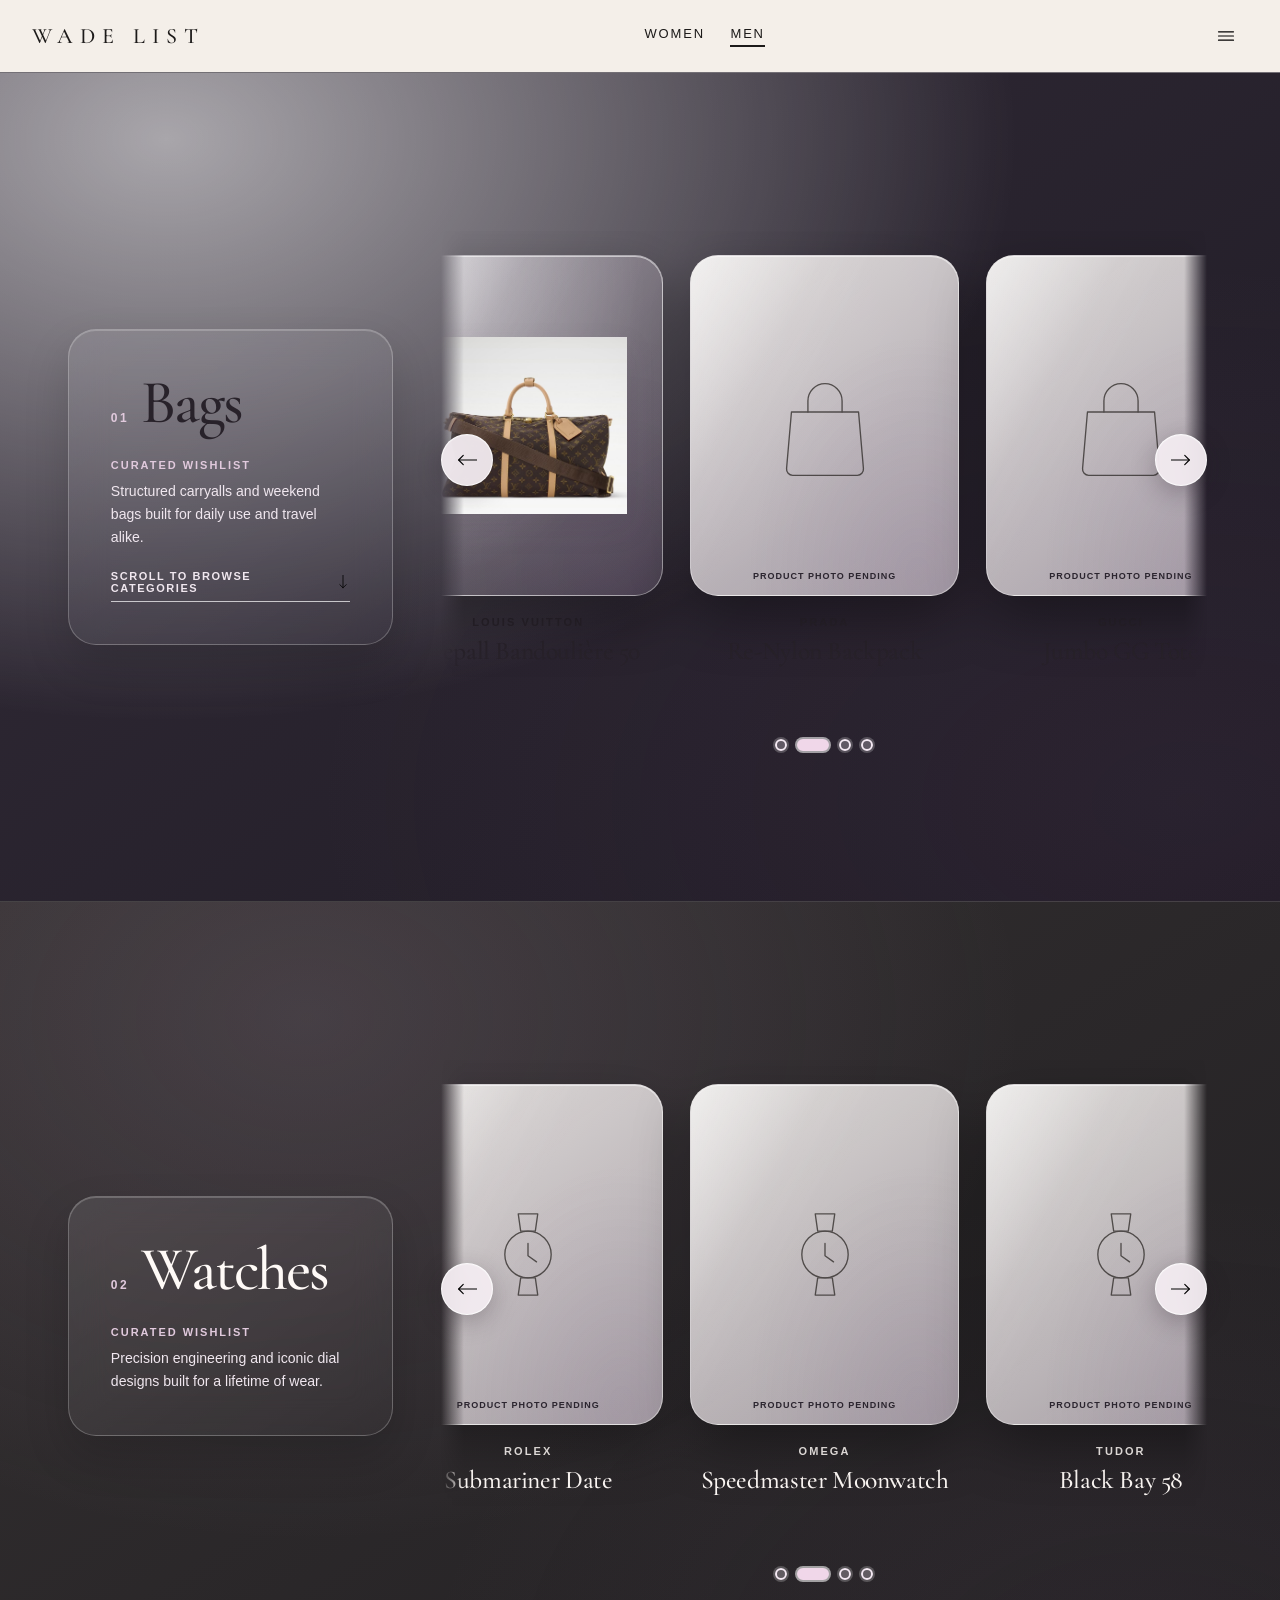
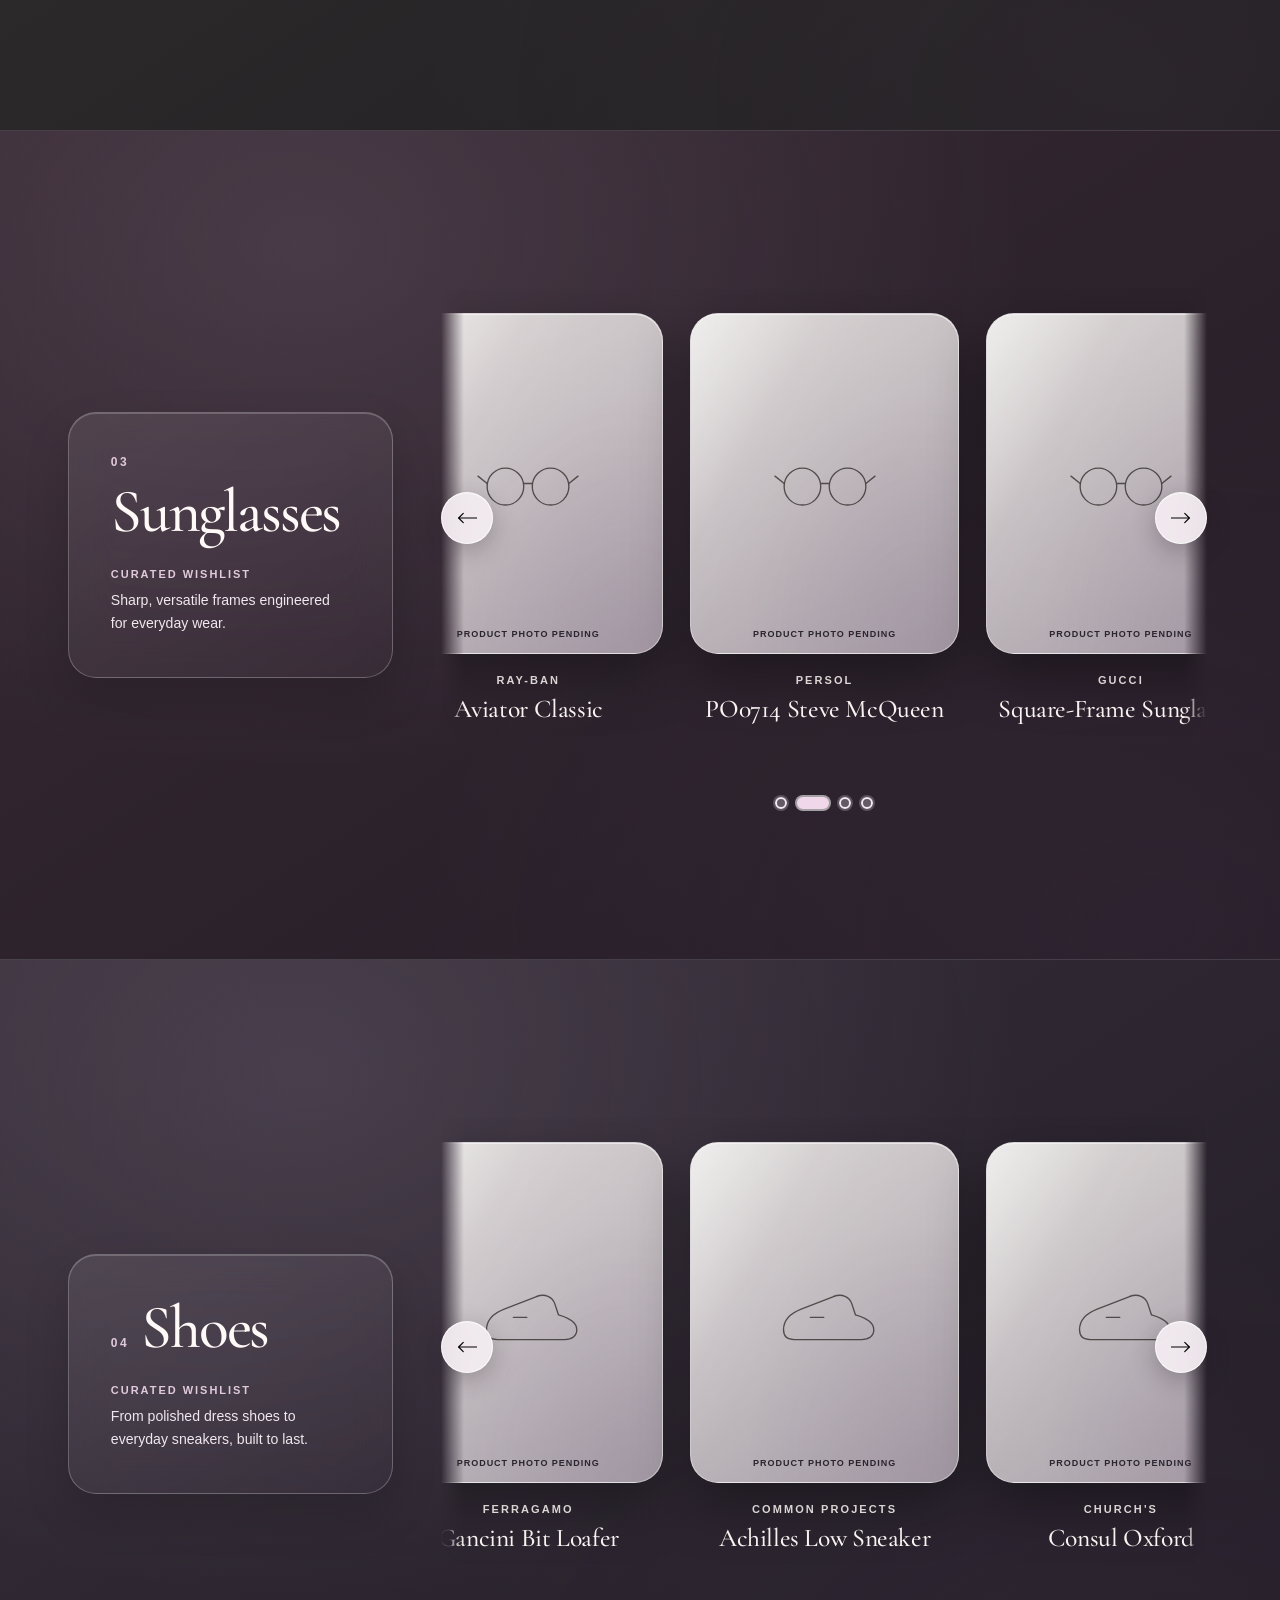
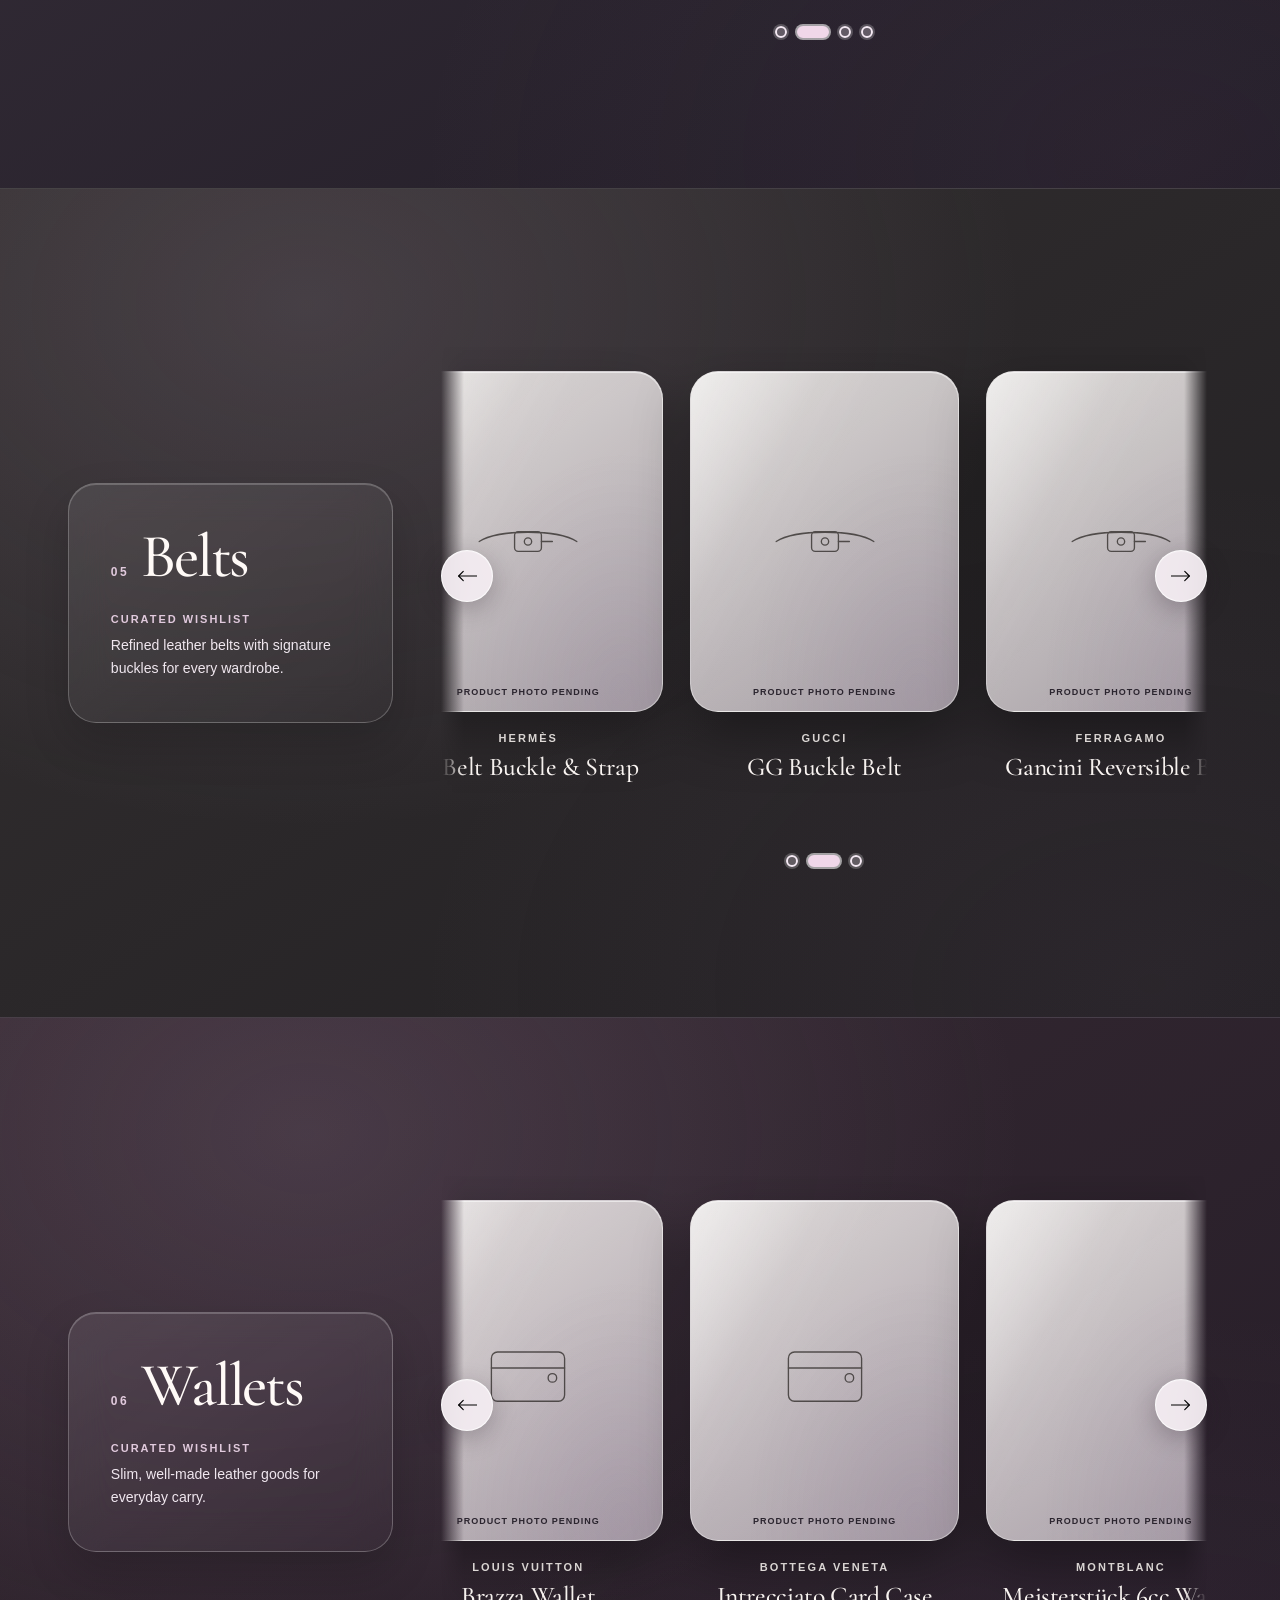
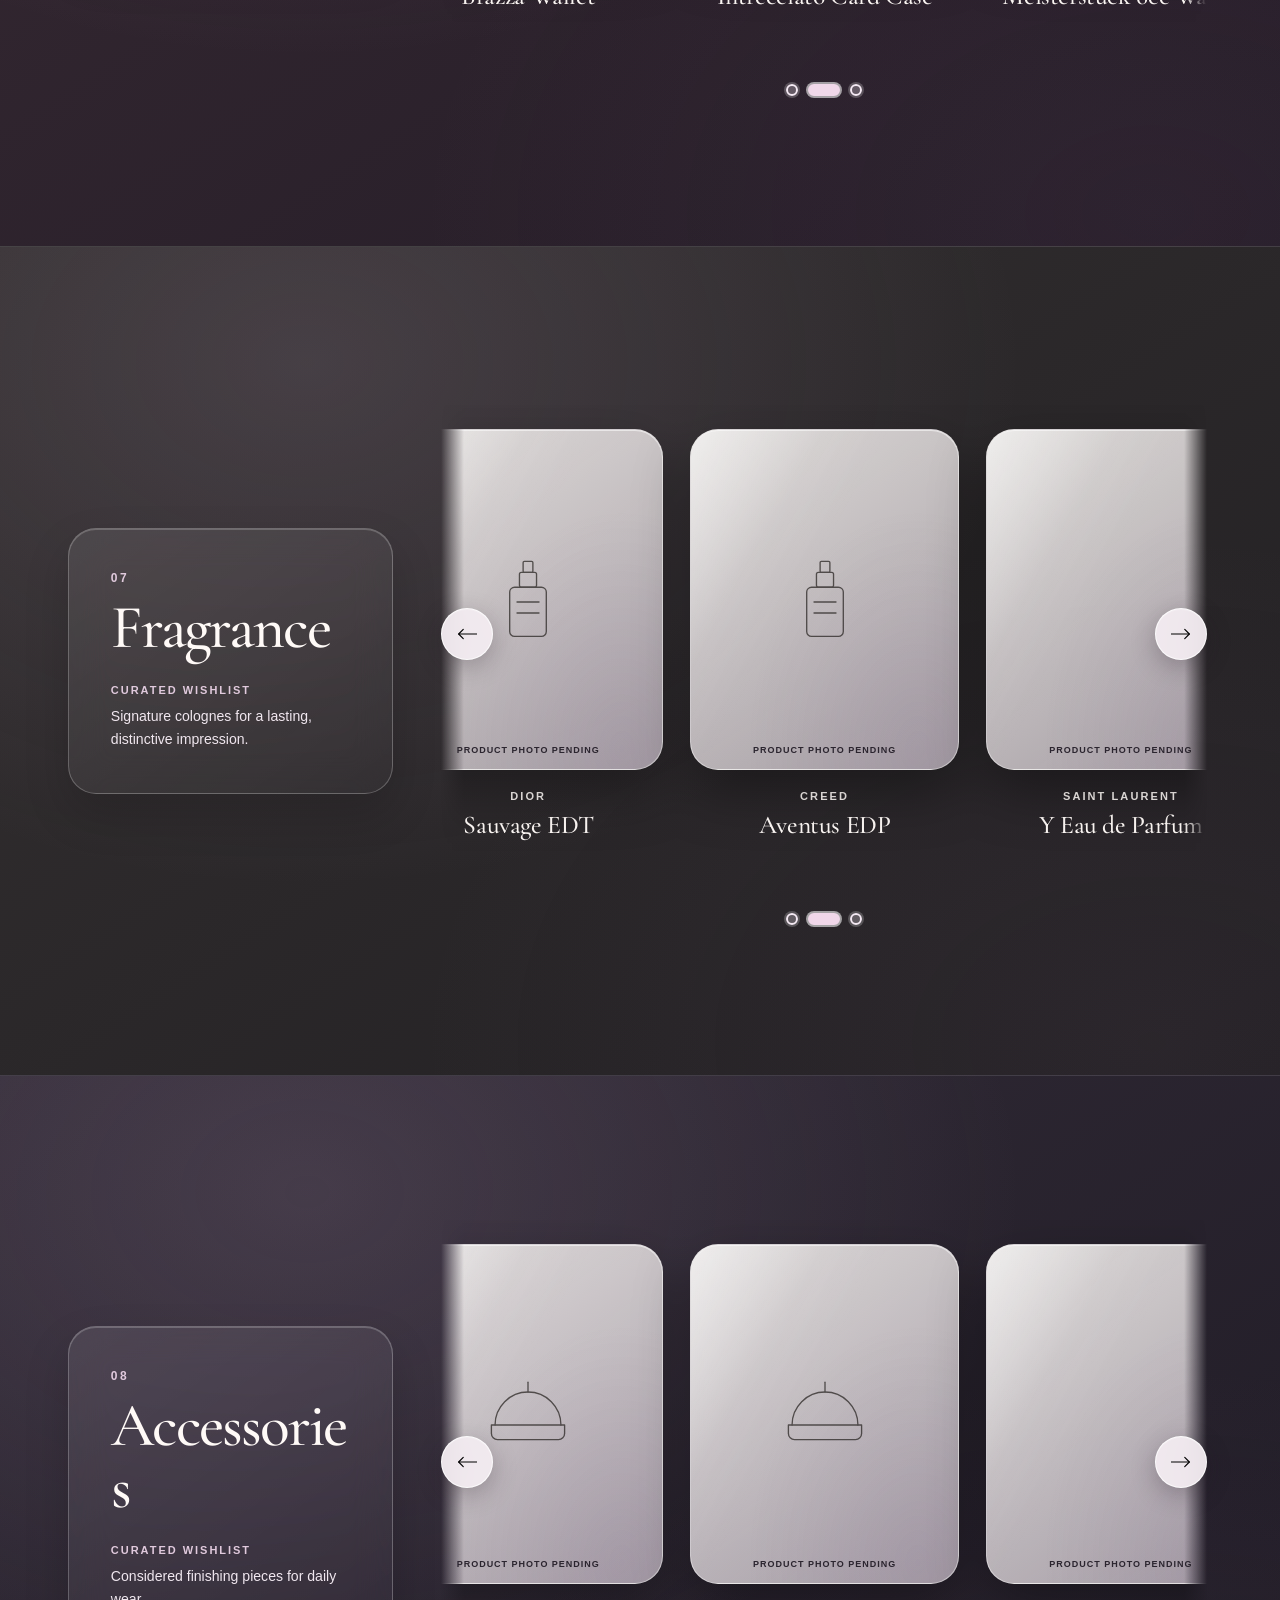
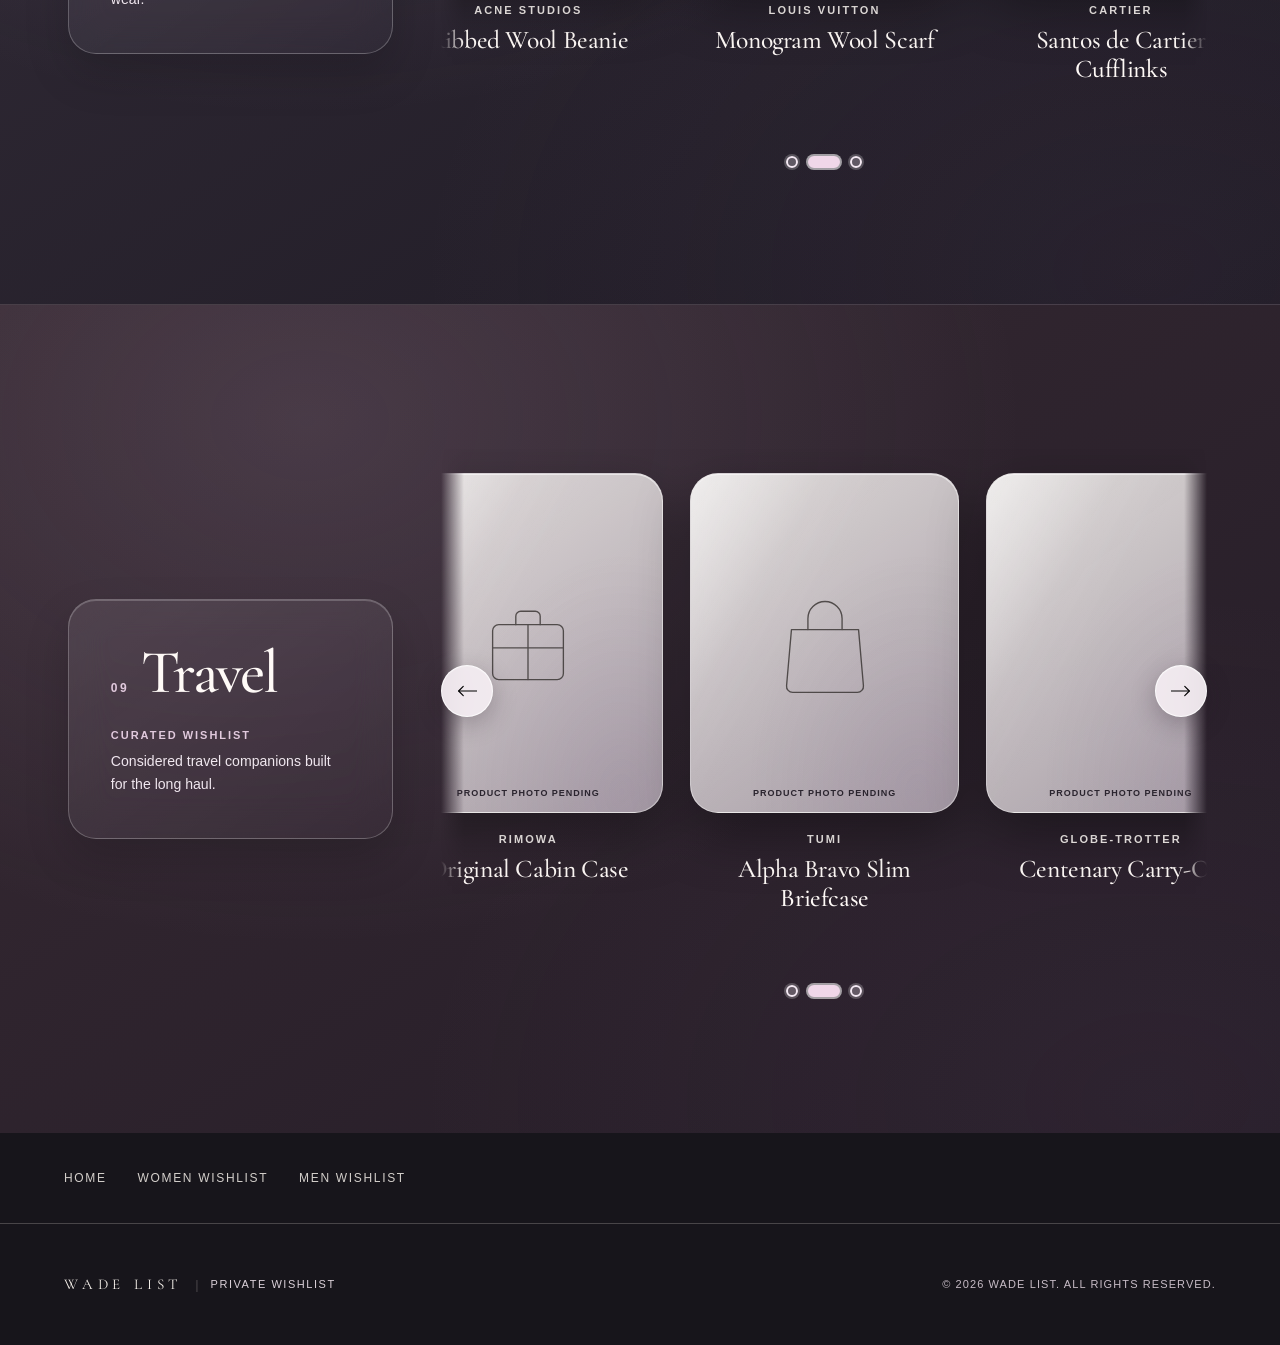
==== men.html @ f1ec31e2 "Load refined Safari section visibility tracking" ====
<!doctype html>
<html lang="en" class="no-js snap-page">
<head>
  <meta charset="utf-8" />
  <meta name="viewport" content="width=device-width, initial-scale=1" />
  <title>Men — Wade List</title>
  <meta name="robots" content="noindex, nofollow" />
  <link rel="stylesheet" href="assets/css/tokens.css" />
  <link rel="stylesheet" href="assets/css/base.css" />
  <link rel="stylesheet" href="assets/css/nav.css" />
  <link rel="stylesheet" href="assets/css/category.css" />
  <link rel="stylesheet" href="assets/css/modal.css" />
  <link rel="stylesheet" href="assets/css/footer.css" />
  <link rel="stylesheet" href="assets/css/wishlist-refinement.css" />
  <link rel="stylesheet" href="assets/css/liquid-luxe.css?v=20261110glass2" />
</head>
<body data-page="men">
  <a class="wishlist-skip" href="#main-content">Skip to wishlist</a>
  <header class="site-header">
    <div class="site-header__inner container">
      <a href="index.html" class="wordmark">WADE LIST</a>
      <nav class="main-nav" aria-label="Primary">
        <a href="women.html" class="main-nav__link">Women</a>
        <a href="men.html" class="main-nav__link" aria-current="page">Men</a>
      </nav>
      <div class="site-header__icons"><button type="button" class="icon-btn icon-btn--menu" data-mobile-menu-trigger aria-label="Browse categories" aria-controls="megaMenu" aria-expanded="false"><img src="assets/images/icons/menu.svg" alt="" /></button></div>
    </div>

    <div class="mega-menu" id="megaMenu" data-mega-menu><div class="mega-menu__inner container"><a href="women.html">Women wishlist</a><a href="men.html">Men wishlist</a></div></div>
  </header>
  <div class="mega-menu-backdrop" data-mega-menu-backdrop></div>

  <main id="main-content"><h1 class="visually-hidden">Men wishlist</h1>
    <div class="category-scroll" data-category-scroll>
      <div class="category-track" data-category-track>
        <div class="category-stage" data-category-stage></div>
      </div>
    </div>
  </main>

  <footer class="site-footer">
    <div class="site-footer__links"><div class="container site-footer__links-inner"><a href="index.html">Home</a><a href="women.html">Women wishlist</a><a href="men.html">Men wishlist</a></div></div>
    <div class="container site-footer__base-inner">
      <div class="site-footer__brand">
        <span class="site-footer__wordmark">WADE LIST</span>
        <span class="site-footer__divider">|</span>
        <span class="site-footer__tagline">Private Wishlist</span>
      </div>
      <p class="site-footer__copyright">© 2026 Wade List. All rights reserved.</p>
    </div>
  </footer>

  <script type="module" src="assets/js/main.js?v=20261110glass3"></script>
</body>
</html>
---- assets/css/tokens.css ----
:root {
  /* Palette */
  --color-black: #0e0d0c;
  --color-charcoal: #1c1a19;
  --color-cream: #f4efe9;
  --color-cream-deep: #ece4db;
  --color-white: #ffffff;
  --color-dusty-lilac: #cdb9cc;
  --color-dusty-lilac-deep: #b9a2b9;
  --color-soft-lilac: #ddd0dd;
  --color-dusty-pink: #eeded9;
  --color-dusty-pink-deep: #e3cdc6;
  --color-ink: #1c1a19;
  --color-ink-soft: #4a4542;
  --color-line: rgba(28, 26, 25, 0.14);
  --color-line-on-dark: rgba(244, 239, 233, 0.22);

  /* Type */
  --font-serif: "Cormorant Garamond", "Times New Roman", serif;
  --font-sans: "Helvetica Neue", Arial, sans-serif;
  --tracking-wide: 0.14em;
  --tracking-wordmark: 0.32em;

  /* Spacing */
  --space-1: 4px;
  --space-2: 8px;
  --space-3: 12px;
  --space-4: 16px;
  --space-5: 24px;
  --space-6: 32px;
  --space-7: 48px;
  --space-8: 64px;
  --space-9: 96px;

  /* Layout */
  --nav-height: 72px;
  --announce-height: 40px;
  --container-max: 1440px;

  /* Z-index scale */
  --z-announce: 60;
  --z-nav: 50;
  --z-mega-menu: 45;
  --z-category-stage: 10;
  --z-modal: 100;
}
---- assets/css/base.css ----
@import url("https://fonts.googleapis.com/css2?family=Cormorant+Garamond:ital,wght@0,400;0,500;0,600;1,400&family=Inter:wght@400;500;600&display=swap");

*,
*::before,
*::after {
  box-sizing: border-box;
}

html {
  -webkit-text-size-adjust: 100%;
  /* category pages inject ~9 viewports of content async after fetch;
     scroll anchoring otherwise yanks scrollY to keep trailing content pinned */
  overflow-anchor: none;
}

body {
  margin: 0;
  font-family: var(--font-sans);
  color: var(--color-ink);
  background: var(--color-cream);
  -webkit-font-smoothing: antialiased;
}

img {
  max-width: 100%;
  display: block;
}

a {
  color: inherit;
  text-decoration: none;
}

button {
  font: inherit;
  color: inherit;
  background: none;
  border: none;
  cursor: pointer;
  padding: 0;
}

ul {
  margin: 0;
  padding: 0;
  list-style: none;
}

h1, h2, h3, p {
  margin: 0;
}

svg {
  display: block;
}

.visually-hidden {
  position: absolute;
  width: 1px;
  height: 1px;
  overflow: hidden;
  clip: rect(0 0 0 0);
  white-space: nowrap;
}

.eyebrow {
  font-family: var(--font-sans);
  font-size: 11px;
  font-weight: 600;
  letter-spacing: var(--tracking-wide);
  text-transform: uppercase;
}

.serif-display {
  font-family: var(--font-serif);
  font-weight: 500;
  letter-spacing: 0.01em;
}

.link-arrow {
  display: inline-flex;
  align-items: center;
  gap: var(--space-3);
  font-size: 13px;
  font-weight: 500;
  letter-spacing: var(--tracking-wide);
  text-transform: uppercase;
  border-bottom: 1px solid currentColor;
  padding-bottom: 6px;
}

.link-arrow svg {
  transition: transform 0.25s ease;
}

.link-arrow:hover svg {
  transform: translateX(4px);
}

.container {
  max-width: var(--container-max);
  margin: 0 auto;
  padding: 0 var(--space-6);
}

@media (max-width: 767px) {
  .container {
    padding: 0 var(--space-4);
  }
}

/* JS/no-JS progressive enhancement gate */
.no-js .js-only {
  display: none !important;
}
---- assets/css/nav.css ----
/* Announcement bar */
.announce-bar {
  position: relative;
  z-index: var(--z-announce);
  height: var(--announce-height);
  background: var(--color-black);
  color: var(--color-white);
  display: flex;
  align-items: center;
  justify-content: center;
}

.announce-bar__text {
  font-size: 11px;
  font-weight: 500;
  letter-spacing: var(--tracking-wide);
  text-transform: uppercase;
}

.announce-bar__close {
  position: absolute;
  right: var(--space-5);
  top: 50%;
  transform: translateY(-50%);
  width: 16px;
  height: 16px;
  color: var(--color-white);
}

.announce-bar[hidden] {
  display: none;
}

/* Header */
.site-header {
  position: sticky;
  top: 0;
  z-index: var(--z-nav);
  background: var(--color-cream);
}

.site-header__inner {
  height: var(--nav-height);
  display: flex;
  align-items: center;
  justify-content: space-between;
  gap: var(--space-5);
}

.wordmark {
  font-family: var(--font-serif);
  font-size: 22px;
  font-weight: 500;
  letter-spacing: var(--tracking-wordmark);
  white-space: nowrap;
}

.main-nav {
  display: flex;
  align-items: center;
  gap: var(--space-7);
}

.main-nav__link,
.main-nav__trigger {
  display: inline-flex;
  align-items: center;
  gap: 6px;
  font-size: 13px;
  font-weight: 500;
  letter-spacing: var(--tracking-wide);
  text-transform: uppercase;
  padding-bottom: 4px;
  border-bottom: 1px solid transparent;
}

.main-nav__link--active,
.main-nav__link[aria-current="page"],
.main-nav__trigger[data-current="true"] {
  border-bottom-color: currentColor;
}

.main-nav__trigger .chevron {
  width: 10px;
  height: 10px;
  opacity: 0;
  transition: opacity 0.15s ease, transform 0.25s ease;
}

.main-nav__trigger:hover .chevron,
.main-nav__trigger:focus-visible .chevron,
.main-nav__trigger[aria-expanded="true"] .chevron {
  opacity: 1;
}

.main-nav__trigger[aria-expanded="true"] .chevron {
  transform: rotate(180deg);
}

.site-header__icons {
  display: flex;
  align-items: center;
  gap: var(--space-4);
}

.icon-btn {
  width: 20px;
  height: 20px;
  display: inline-flex;
}

.icon-btn--account {
  width: 34px;
  height: 34px;
  border: 1px solid var(--color-line);
  border-radius: 50%;
  align-items: center;
  justify-content: center;
}

.icon-btn--account img {
  width: 16px;
  height: 16px;
}

.icon-btn--menu {
  display: none;
}

.mega-menu__mobile-heading {
  display: none;
}

/* Mega menu */
.mega-menu {
  position: absolute;
  left: 0;
  right: 0;
  top: 100%;
  z-index: var(--z-mega-menu);
  background: var(--color-cream);
  box-shadow: 0 24px 48px rgba(14, 13, 12, 0.12);
  border-top: 1px solid var(--color-line);
  opacity: 0;
  visibility: hidden;
  transform: translateY(-6px);
  transition: opacity 0.22s ease, transform 0.22s ease, visibility 0.22s;
}

.mega-menu[data-open="true"] {
  opacity: 1;
  visibility: visible;
  transform: translateY(0);
}

.mega-menu__inner {
  display: flex;
  padding: var(--space-7) var(--space-6);
  gap: var(--space-7);
}

.mega-menu__half {
  flex: 1;
  display: grid;
  grid-template-columns: repeat(3, minmax(0, 1fr)) 1.3fr;
  gap: var(--space-6);
}

.mega-menu__half[data-cols="4"] {
  grid-template-columns: repeat(3, minmax(0, 1fr)) 1.3fr;
}

.mega-menu__half[data-cols="3"] {
  grid-template-columns: repeat(2, minmax(0, 1fr)) 1.3fr;
}

.mega-menu__divider {
  width: 1px;
  background: var(--color-line);
}

.mega-menu__col-title {
  font-size: 11px;
  font-weight: 600;
  letter-spacing: var(--tracking-wide);
  text-transform: uppercase;
  color: var(--color-ink-soft);
  margin-bottom: var(--space-4);
}

.mega-menu__col ul li {
  margin-bottom: var(--space-3);
}

.mega-menu__col ul li a {
  font-size: 14px;
}

.mega-menu__col ul li a:hover {
  text-decoration: underline;
  text-underline-offset: 3px;
}

.mega-menu__feature {
  display: flex;
  flex-direction: column;
}

.mega-menu__feature-image {
  aspect-ratio: 4 / 3;
  background: var(--color-dusty-lilac);
  border-radius: 2px;
  overflow: hidden;
  margin-bottom: var(--space-4);
  display: flex;
  align-items: center;
  justify-content: center;
}

.mega-menu__feature-image img {
  width: 60%;
}

.mega-menu__feature-label {
  font-size: 12px;
  font-weight: 600;
  letter-spacing: var(--tracking-wide);
  text-transform: uppercase;
  margin-bottom: 4px;
}

.mega-menu__feature-subtext {
  font-size: 13px;
  color: var(--color-ink-soft);
  margin-bottom: var(--space-3);
}

.mega-menu__feature-cta {
  font-size: 11px;
}

.mega-menu-backdrop {
  position: fixed;
  inset: 0;
  z-index: calc(var(--z-mega-menu) - 1);
  background: rgba(14, 13, 12, 0.15);
  opacity: 0;
  visibility: hidden;
  transition: opacity 0.22s ease, visibility 0.22s;
}

.mega-menu-backdrop[data-open="true"] {
  opacity: 1;
  visibility: visible;
}

@media (max-width: 767px) {
  .main-nav {
    display: none;
  }

  .mega-menu {
    position: fixed;
    top: calc(var(--announce-height) + var(--nav-height));
    bottom: 0;
    overflow-y: auto;
  }

  .mega-menu__inner {
    flex-direction: column;
    padding: var(--space-5) var(--space-4);
  }

  .mega-menu__half {
    display: block;
  }

  .mega-menu__divider {
    display: none;
  }

  .mega-menu__col {
    border-bottom: 1px solid var(--color-line);
  }

  .mega-menu__col ul {
    padding-bottom: var(--space-4);
  }

  .mega-menu__feature {
    display: none;
  }

  .site-header__icons .icon-btn:not(.icon-btn--account):not(.icon-btn--menu) {
    display: none;
  }

  .icon-btn--menu {
    display: inline-flex;
  }

  .mega-menu__mobile-heading {
    display: block;
    font-family: var(--font-serif);
    font-size: 22px;
    padding: var(--space-4) 0;
    border-bottom: 1px solid var(--color-line);
    margin-bottom: var(--space-3);
  }

  .mega-menu__mobile-home {
    display: block;
    padding: var(--space-4) 0;
    font-size: 14px;
    font-weight: 500;
    letter-spacing: var(--tracking-wide);
    text-transform: uppercase;
    border-bottom: 1px solid var(--color-line);
  }
}

@media (min-width: 768px) {
  .mega-menu__mobile-home {
    display: none;
  }
}
---- assets/css/category.css ----
/* Wade List collection browser
   One document scroll and one stable sticky stage. This file is the sole source
   for collection layout rules, so phone styles do not fight desktop styles. */
.category-scroll {height:auto;overflow:visible;position:relative;}
.category-track {position:relative;min-height:100svh;}
.category-stage {
  position:sticky;top:var(--nav-height);
  width:100%;height:calc(100svh - var(--nav-height));
  min-height:310px;overflow:hidden;isolation:isolate;
  background:var(--color-cream);
  transition:background-color .3s ease;
}
.category-layer {
  position:absolute;inset:0;
  display:block;opacity:0;visibility:hidden;pointer-events:none;
  transition:opacity .3s ease,visibility 0s linear .3s;
}
.category-layer.is-current {
  opacity:1;visibility:visible;pointer-events:auto;
  transition:opacity .3s ease,visibility 0s linear 0s;
}
.category-layer__grid {
  display:grid;grid-template-columns:minmax(220px,325px) minmax(0,1fr);
  align-items:center;gap:clamp(30px,4vw,80px);
  width:100%;height:100%;max-width:1440px;
  margin:0 auto;padding:clamp(26px,4vw,64px);
}
.category-layer__info {min-width:0;max-width:100%;}
.category-layer__heading {display:flex;align-items:baseline;gap:clamp(13px,2vw,24px);}
.category-layer__index {color:var(--color-ink-soft);font-size:13px;letter-spacing:.17em;flex:none;}
.category-layer__name {
  font-family:var(--font-serif);font-weight:500;
  font-size:clamp(44px,5vw,76px);line-height:1.04;
  overflow-wrap:anywhere;letter-spacing:-.025em;
}
.category-layer__eyebrow {
  display:block;margin:24px 0 9px;
  font-size:11px;font-weight:700;letter-spacing:.18em;text-transform:uppercase;
  color:var(--color-ink-soft);
}
.category-layer__desc {max-width:340px;font-size:14px;line-height:1.6;color:var(--color-ink-soft);}
.category-layer__scroll-cue {
  display:inline-flex;gap:12px;align-items:center;margin-top:20px;
  font-size:11px;letter-spacing:.14em;font-weight:700;text-transform:uppercase;
  border-bottom:1px solid currentColor;padding-bottom:7px;
}
.category-layer__scroll-arrow {width:14px;height:14px;transform:rotate(90deg);}
.category-layer__carousel-wrap {
  position:relative;display:flex;align-items:center;
  min-width:0;min-height:0;width:100%;height:100%;
  padding:12px 4px 35px;
}
.carousel {
  display:block;width:100%;min-width:0;max-width:100%;
  overflow:hidden;touch-action:pan-y;overscroll-behavior-x:contain;
  padding:20px 4px;
}
.carousel__track {
  display:flex;align-items:flex-start;gap:clamp(22px,3vw,40px);
  width:max-content;max-width:none;overflow:visible;
  padding:12px 7px 15px;
  transform:translate3d(0,0,0);
  transition:transform .5s cubic-bezier(.22,1,.36,1);
  will-change:transform;
}
.carousel__card {
  display:flex;flex:0 0 auto;flex-direction:column;align-items:stretch;
  width:clamp(192px,21vw,300px);
  min-width:0;height:auto;margin:0;padding:0;
  text-align:left;scroll-snap-align:none;cursor:pointer;
}
.carousel__card-frame {
  position:relative;display:flex;align-items:center;justify-content:center;
  width:100%;aspect-ratio:3 / 4;
  padding:clamp(14px,1.6vw,22px);min-height:0;
  background:rgba(255,255,255,.7);
  border:1px solid rgba(28,26,25,.26);border-radius:7px;
  box-shadow:0 12px 24px rgba(14,13,12,.14);
  transform:rotate(-1.6deg);
  transition:transform .25s ease,box-shadow .25s ease;
  overflow:hidden;
}
.carousel__card:nth-child(2n) .carousel__card-frame {transform:rotate(1.8deg);}
.carousel__card:nth-child(3n) .carousel__card-frame {transform:rotate(-.8deg);}
.carousel__card:is(:hover,:focus-visible) .carousel__card-frame {
  transform:rotate(0) translateY(-3px);
  box-shadow:0 17px 32px rgba(14,13,12,.2);
}
.carousel__card:focus-visible {outline:3px solid var(--color-ink);outline-offset:4px;}
.carousel__card-frame img {
  display:block;width:100%;height:100%;object-fit:contain;
}
.carousel__card-frame.is-placeholder {
  background:rgba(255,255,255,.53);
}
.carousel__card-frame.is-placeholder img {
  width:56%;height:56%;opacity:.67;
}
.carousel__image-status {
  position:absolute;left:12px;right:12px;bottom:16px;
  font-size:9px;font-weight:700;letter-spacing:.14em;text-transform:uppercase;
  color:#544e55;text-align:center;
}
.carousel__caption {
  display:block;padding:15px 4px 0;min-width:0;
  color:var(--color-ink);
}
.carousel__caption-brand {
  display:block;font-size:11px;font-weight:750;letter-spacing:.14em;
  line-height:1.5;text-transform:uppercase;
}
.carousel__caption-name {
  display:block;margin-top:4px;
  font-family:var(--font-serif);font-weight:500;
  font-size:clamp(19px,2vw,26px);line-height:1.15;
  overflow-wrap:break-word;
}
.carousel__arrow {
  display:grid;place-items:center;position:absolute;top:47%;
  z-index:4;width:44px;height:44px;border:1px solid #242122;
  border-radius:50%;background:rgba(255,255,255,.96);
  color:#111;box-shadow:0 4px 14px rgba(0,0,0,.12);
  transform:translateY(-50%);cursor:pointer;
}
.carousel__arrow--prev {left:3px;}
.carousel__arrow--next {right:3px;}
.carousel__arrow img {width:21px;height:13px;}
.carousel__arrow--prev img {transform:rotate(180deg);}
.carousel__arrow:disabled {opacity:.3;cursor:default;box-shadow:none;}
.carousel__dots {
  position:absolute;left:50%;bottom:9px;
  display:flex;align-items:center;justify-content:center;gap:8px;
  transform:translateX(-50%);
  width:max-content;max-width:100%;min-height:15px;
}
.carousel__dot {width:11px;height:11px;border:1px solid #504c50;border-radius:99px;background:transparent;}
.carousel__dot[aria-current="true"] {width:25px;background:#292529;}
.carousel__dot:focus-visible {outline:3px solid #222;outline-offset:4px;}
@media(max-width:900px) {
  .category-layer__grid {grid-template-columns:minmax(180px,30%) minmax(0,1fr);gap:24px;padding:clamp(20px,3vw,34px);}
  .category-layer__name {font-size:clamp(37px,4.5vw,56px);}
  .carousel__card {width:clamp(184px,26vw,265px);}
}
@media(max-width:767px) and (orientation:portrait) {
  .category-stage {min-height:340px;}
  .category-layer__grid {
    display:grid;grid-template-columns:minmax(0,1fr);
    grid-template-rows:auto minmax(0,1fr);
    align-items:stretch;gap:clamp(14px,2.5svh,26px);
    padding:clamp(22px,5.6vw,32px) clamp(23px,6vw,34px)
            clamp(30px,4svh,42px);
  }
  .category-layer__heading {gap:16px;align-items:baseline;}
  .category-layer__index {font-size:12px;}
  .category-layer__name {font-size:clamp(42px,11vw,60px);line-height:1.05;}
  .category-layer__eyebrow {display:none;}
  .category-layer__desc {
    max-width:100%;font-size:clamp(12px,3.2vw,14px);
    line-height:1.55;margin-top:10px;
    display:-webkit-box;-webkit-box-orient:vertical;-webkit-line-clamp:2;overflow:hidden;
  }
  .category-layer__scroll-cue {margin-top:9px;font-size:10px;padding-bottom:4px;}
  .category-layer__carousel-wrap {
    align-items:center;align-self:stretch;height:100%;
    padding:4px 0 26px;
  }
  .carousel {padding:9px 3px;}
  .carousel__track {gap:20px;padding:10px 7px 13px;}
  .carousel__card {width:clamp(168px,57vw,255px);}
  .carousel__card-frame {aspect-ratio:3 / 3.95;padding:14px;}
  .carousel__caption {padding:11px 3px 0;}
  .carousel__caption-brand {font-size:10px;}
  .carousel__caption-name {font-size:clamp(18px,4.9vw,23px);}
  .carousel__arrow {top:46%;width:42px;height:42px;}
  .carousel__dots {bottom:4px;}
}
@media(max-width:767px) and (orientation:landscape) {
  .category-stage {min-height:260px;height:calc(100svh - var(--nav-height));}
  .category-layer__grid {
    grid-template-columns:minmax(170px,36%) minmax(0,1fr);
    grid-template-rows:1fr;gap:16px;padding:10px 25px;
  }
  .category-layer__heading {display:block;}
  .category-layer__index {display:block;margin-bottom:6px;}
  .category-layer__name {font-size:clamp(33px,5vw,44px);}
  .category-layer__desc {font-size:12px;line-height:1.4;margin-top:10px;}
  .category-layer__eyebrow,.category-layer__scroll-cue {display:none;}
  .category-layer__carousel-wrap {padding:6px 0 18px;}
  .carousel {padding:4px;}
  .carousel__track {padding:8px 6px;gap:18px;}
  .carousel__card {width:clamp(130px,23vw,180px);}
  .carousel__card-frame {aspect-ratio:3 / 3.25;padding:9px;}
  .carousel__caption {padding-top:5px;}
  .carousel__caption-brand {font-size:9px;}
  .carousel__caption-name {font-size:17px;}
  .carousel__dots {bottom:0;}
}
@media(max-width:374px) and (orientation:portrait) {
  .category-layer__grid {padding-inline:21px;gap:12px;}
  .category-layer__name {font-size:clamp(36px,10.5vw,45px);}
  .category-layer__desc {-webkit-line-clamp:2;}
  .carousel__card {width:clamp(156px,56vw,210px);}
  .carousel__caption-name {font-size:18px;}
}
@media(max-height:600px) and (orientation:portrait) {
  .category-layer__grid {padding-top:14px;padding-bottom:20px;gap:8px;}
  .category-layer__name {font-size:clamp(33px,9vw,43px);}
  .category-layer__desc {-webkit-line-clamp:1;}
  .category-layer__scroll-cue {display:none;}
  .carousel__card {width:clamp(145px,52vw,215px);}
  .carousel__card-frame {aspect-ratio:3 / 3.7;}
}
@media(prefers-reduced-motion:reduce) {
  .category-layer,.category-layer.is-current,.category-stage,
  .carousel__track,.carousel__card-frame {transition:none !important;}
}

/* Short landscape phones need compact cards and captions fully above the
   browser's bottom controls. Applies by height, not portrait width. */
@media(orientation:landscape) and (max-height:520px) {
  .category-stage {
    min-height:0;
    height:calc(100svh - var(--nav-height));
  }
  .category-layer__grid {
    grid-template-columns:minmax(150px,32%) minmax(0,1fr);
    grid-template-rows:minmax(0,1fr);
    align-items:center;
    gap:18px;
    padding:10px 28px;
  }
  .category-layer__heading {display:block;}
  .category-layer__index {display:block;margin-bottom:6px;}
  .category-layer__name {font-size:clamp(30px,4vw,45px);}
  .category-layer__desc {
    margin-top:9px;font-size:12px;line-height:1.4;
    display:-webkit-box;-webkit-box-orient:vertical;
    -webkit-line-clamp:2;overflow:hidden;
  }
  .category-layer__eyebrow,.category-layer__scroll-cue {display:none;}
  .category-layer__carousel-wrap {
    min-height:0;height:100%;max-height:100%;
    padding:3px 4px 15px;
  }
  .carousel {height:100%;padding:2px 3px;display:flex;align-items:center;}
  .carousel__track {height:auto;padding:4px 5px;gap:17px;}
  .carousel__card {width:clamp(128px,18vw,164px);}
  .carousel__card-frame {aspect-ratio:4 / 4.2;padding:9px;}
  .carousel__caption {padding-top:5px;}
  .carousel__caption-brand {font-size:9px;}
  .carousel__caption-name {font-size:16px;line-height:1.05;}
  .carousel__image-status {font-size:7px;bottom:9px;}
  .carousel__dots {bottom:0;}
}
---- assets/css/modal.css ----
.modal-overlay {
  position: fixed;
  inset: 0;
  z-index: var(--z-modal);
  display: flex;
  align-items: center;
  justify-content: center;
  padding: var(--space-6);
  background: rgba(14, 13, 12, 0.45);
  opacity: 0;
  visibility: hidden;
  transition: opacity 0.25s ease, visibility 0.25s;
}

.modal-overlay[data-open="true"] {
  opacity: 1;
  visibility: visible;
}

.modal-overlay[hidden] {
  display: flex;
}

.modal {
  position: relative;
  width: 100%;
  max-width: 980px;
  max-height: 90vh;
  overflow-y: auto;
  background: var(--color-cream);
  color: var(--color-ink);
  border-radius: 4px;
  padding: var(--space-7);
  transform: translateY(16px);
  transition: transform 0.25s ease;
}

.modal-overlay[data-open="true"] .modal {
  transform: translateY(0);
}

.modal[data-theme="dark"] {
  background: var(--color-charcoal);
  color: var(--color-cream);
}

.modal__close {
  position: absolute;
  top: var(--space-5);
  right: var(--space-5);
  width: 20px;
  height: 20px;
  z-index: 2;
}

.modal__body {
  display: grid;
  grid-template-columns: 1.1fr 1fr;
  gap: var(--space-7);
}

.modal__gallery-main {
  position: relative;
  background: rgba(0, 0, 0, 0.04);
  border-radius: 3px;
  overflow: hidden;
  aspect-ratio: 4 / 3.4;
  display: flex;
  align-items: center;
  justify-content: center;
}

.modal[data-theme="dark"] .modal__gallery-main {
  background: rgba(255, 255, 255, 0.06);
}

.modal__gallery-main img {
  width: 90%;
  height: 90%;
  object-fit: contain;
}

.modal__share {
  position: absolute;
  top: var(--space-4);
  right: var(--space-4);
  width: 20px;
  height: 20px;
}

.modal__thumbs {
  display: flex;
  gap: var(--space-3);
  margin-top: var(--space-4);
}

.modal__thumb {
  width: 72px;
  height: 72px;
  border-radius: 3px;
  background: rgba(0, 0, 0, 0.04);
  border: 1px solid transparent;
  display: flex;
  align-items: center;
  justify-content: center;
  flex-shrink: 0;
}

.modal[data-theme="dark"] .modal__thumb {
  background: rgba(255, 255, 255, 0.06);
}

.modal__thumb[aria-current="true"] {
  border-color: currentColor;
}

.modal__thumb img {
  width: 85%;
  height: 85%;
  object-fit: contain;
}

.modal__brand {
  color: var(--color-ink-soft);
  margin-bottom: var(--space-2);
}

.modal[data-theme="dark"] .modal__brand {
  color: rgba(244, 239, 233, 0.65);
}

.modal__name {
  font-size: 30px;
  margin-bottom: var(--space-4);
}

.modal__price-row {
  display: flex;
  align-items: center;
  gap: var(--space-4);
  margin-bottom: var(--space-6);
}

.modal__price {
  font-size: 17px;
  font-weight: 500;
}

.modal__pill {
  font-size: 10px;
  font-weight: 600;
  letter-spacing: var(--tracking-wide);
  text-transform: uppercase;
  padding: 6px 12px;
  border-radius: 999px;
  background: var(--color-dusty-lilac);
  color: var(--color-ink);
}

.modal[data-theme="dark"] .modal__pill {
  background: rgba(244, 239, 233, 0.14);
  color: var(--color-cream);
}

.modal__section {
  padding-top: var(--space-5);
  border-top: 1px solid var(--color-line);
  margin-bottom: var(--space-5);
}

.modal[data-theme="dark"] .modal__section {
  border-top-color: var(--color-line-on-dark);
}

.modal__section-title {
  font-size: 11px;
  font-weight: 600;
  letter-spacing: var(--tracking-wide);
  text-transform: uppercase;
  margin-bottom: var(--space-3);
  color: var(--color-ink-soft);
}

.modal[data-theme="dark"] .modal__section-title {
  color: rgba(244, 239, 233, 0.6);
}

.modal__section p {
  font-size: 14px;
  line-height: 1.6;
}

.modal__section ul {
  font-size: 14px;
  line-height: 1.9;
}

.modal__section ul li {
  position: relative;
  padding-left: 14px;
}

.modal__section ul li::before {
  content: "";
  position: absolute;
  left: 0;
  top: 9px;
  width: 4px;
  height: 4px;
  border-radius: 50%;
  background: currentColor;
}

.modal__who {
  padding-top: var(--space-5);
  border-top: 1px solid var(--color-line);
  margin-bottom: var(--space-5);
}

.modal[data-theme="dark"] .modal__who {
  border-top-color: var(--color-line-on-dark);
}

.modal__who-label {
  display: flex;
  align-items: center;
  gap: var(--space-3);
  font-size: 11px;
  font-weight: 600;
  letter-spacing: var(--tracking-wide);
  text-transform: uppercase;
  color: var(--color-ink-soft);
  margin-bottom: var(--space-4);
}

.modal[data-theme="dark"] .modal__who-label {
  color: rgba(244, 239, 233, 0.6);
}

.modal__who-label img {
  width: 16px;
  height: 16px;
}

.modal__who-pills {
  display: flex;
  gap: var(--space-3);
  flex-wrap: wrap;
}

.who-pill {
  font-size: 13px;
  padding: 8px 18px;
  border-radius: 999px;
  border: 1px solid var(--color-line);
  display: inline-flex;
  align-items: center;
  gap: 6px;
}

.modal[data-theme="dark"] .who-pill {
  border-color: var(--color-line-on-dark);
}

.who-pill[data-active="true"] {
  background: var(--color-ink);
  color: var(--color-cream);
  border-color: var(--color-ink);
}

.modal[data-theme="dark"] .who-pill[data-active="true"] {
  background: var(--color-cream);
  color: var(--color-ink);
  border-color: var(--color-cream);
}

.modal__meta {
  display: grid;
  grid-template-columns: 1fr 1fr;
  gap: var(--space-6);
  padding-top: var(--space-5);
  border-top: 1px solid var(--color-line);
  margin-bottom: var(--space-6);
}

.modal[data-theme="dark"] .modal__meta {
  border-top-color: var(--color-line-on-dark);
}

.modal__meta-item {
  display: flex;
  gap: var(--space-3);
}

.modal__meta-item img {
  width: 16px;
  height: 16px;
  margin-top: 2px;
  flex-shrink: 0;
}

.modal__meta-label {
  font-size: 11px;
  font-weight: 600;
  letter-spacing: var(--tracking-wide);
  text-transform: uppercase;
  color: var(--color-ink-soft);
  margin-bottom: 4px;
}

.modal[data-theme="dark"] .modal__meta-label {
  color: rgba(244, 239, 233, 0.6);
}

.modal__meta-value {
  font-size: 13px;
  line-height: 1.5;
}

.modal__notes-header {
  display: flex;
  align-items: center;
  gap: var(--space-2);
  margin-bottom: 4px;
}

.modal__notes-edit {
  width: 13px;
  height: 13px;
  opacity: 0.6;
}

.modal__actions {
  display: flex;
  gap: var(--space-4);
}

.btn {
  flex: 1;
  display: inline-flex;
  align-items: center;
  justify-content: center;
  gap: var(--space-3);
  padding: 15px var(--space-5);
  font-size: 12px;
  font-weight: 600;
  letter-spacing: var(--tracking-wide);
  text-transform: uppercase;
  border-radius: 2px;
}

.btn--outline {
  border: 1px solid var(--color-ink);
  color: var(--color-ink);
}

.modal[data-theme="dark"] .btn--outline {
  border-color: var(--color-cream);
  color: var(--color-cream);
}

.btn--solid {
  background: var(--color-ink);
  color: var(--color-cream);
}

.modal[data-theme="dark"] .btn--solid {
  background: var(--color-cream);
  color: var(--color-ink);
}

@media (max-width: 767px) {
  .modal-overlay {
    padding: 0;
    align-items: flex-end;
  }

  .modal {
    max-width: none;
    max-height: 92dvh;
    width: 100%;
    border-radius: 12px 12px 0 0;
    padding: var(--space-5);
  }

  .modal__body {
    grid-template-columns: 1fr;
    gap: var(--space-5);
  }

  .modal__meta {
    grid-template-columns: 1fr;
    gap: var(--space-4);
  }

  .modal__actions {
    flex-direction: column;
  }
}
---- assets/css/footer.css ----
.site-footer {
  background: var(--color-black);
  color: var(--color-cream);
  scroll-snap-align: start;
}

.site-footer__links {
  border-bottom: 1px solid var(--color-line-on-dark);
}

.site-footer__links-inner {
  display: flex;
  gap: var(--space-6);
  padding: var(--space-6) 0;
  flex-wrap: wrap;
}

.site-footer__links-inner a {
  font-size: 12px;
  letter-spacing: var(--tracking-wide);
  text-transform: uppercase;
  color: var(--color-cream);
  opacity: 0.85;
}

.site-footer__links-inner a:hover {
  opacity: 1;
  text-decoration: underline;
  text-underline-offset: 3px;
}

.site-footer__base-inner {
  display: flex;
  align-items: center;
  justify-content: space-between;
  padding: var(--space-5) 0;
  flex-wrap: wrap;
  gap: var(--space-3);
}

.site-footer__brand {
  display: flex;
  align-items: center;
  gap: var(--space-3);
  font-size: 13px;
}

.site-footer__wordmark {
  font-family: var(--font-serif);
  letter-spacing: var(--tracking-wordmark);
  font-size: 15px;
}

.site-footer__divider {
  color: var(--color-line-on-dark);
}

.site-footer__tagline {
  letter-spacing: var(--tracking-wide);
  text-transform: uppercase;
  font-size: 11px;
  opacity: 0.75;
}

.site-footer__copyright {
  font-size: 11px;
  letter-spacing: var(--tracking-wide);
  text-transform: uppercase;
  opacity: 0.75;
}

@media (max-width: 767px) {
  .site-footer__links-inner {
    gap: var(--space-4) var(--space-5);
  }

  .site-footer__base-inner {
    flex-direction: column;
    align-items: flex-start;
  }
}
---- assets/css/wishlist-refinement.css ----
/* Wade List refinement: editorial shopping reference, responsive category fades,
   horizontal-only product carousels, and consistent keyboard focus. */
:root { --wl-border: rgba(28,26,25,.25); }
:where(a, button, [tabindex]):focus-visible {
  outline: 3px solid #1c1a19;
  outline-offset: 4px;
}
body { overflow-x: clip; }
.site-header { box-shadow: 0 1px 0 var(--color-line); }
.site-header__inner { gap: 12px; }
.main-nav { gap: clamp(12px,2vw,30px); }
.main-nav a[aria-current="page"] { border-bottom: 2px solid; }
.site-header__icons .icon-btn--menu { display: inline-flex; width: 40px; height: 40px; align-items:center;justify-content:center; }
.site-header__icons .icon-btn--menu img { width: 20px; height: 20px; }
.mega-menu__inner { display:grid; grid-template-columns: repeat(2,minmax(0,1fr)); gap: clamp(20px,5vw,72px); }
.mega-menu__group { min-width: 0; }
.mega-menu__group h2 { font:500 clamp(27px,3.2vw,42px)/1.1 var(--font-serif);margin-bottom:16px; }
.mega-menu__group ul { display:grid;grid-template-columns:repeat(2,minmax(0,1fr));gap:6px 12px; }
.mega-menu__group a { display:block; padding:10px 4px; border-bottom:1px solid var(--color-line);font-size:14px; }
.mega-menu__group a:hover,.mega-menu__group a:focus-visible { background:rgba(28,26,25,.06); }
.mega-menu-backdrop[data-open="true"] { background:rgba(14,13,12,.36); }
@media(max-width:767px){
  .main-nav { display:flex; gap:12px; }
  .main-nav a { font-size:12px; }
  .site-header__inner { gap:8px; }
  .wordmark { font-size:clamp(15px,4vw,21px);letter-spacing:.16em; }
  .mega-menu { top:var(--nav-height);max-height:calc(100dvh - var(--nav-height));bottom:auto;overflow:auto; }
  .mega-menu__inner { grid-template-columns:1fr;padding:20px 18px; }
  .mega-menu__group ul { grid-template-columns:repeat(2,minmax(0,1fr)); }
}
@media(max-width:340px){ .main-nav { gap:8px; }.main-nav a{font-size:11px;}.wordmark{font-size:14px;} }

/* Both lists appear immediately in the first viewport on every phone. */
.hero {
  min-height: min(75dvh,760px);
  overflow: hidden;
}
.hero__panel {
  min-width:0;
  min-height:0;
  transition: filter .2s ease;
}
.hero__panel--women { background:linear-gradient(150deg,#e5d2df,#cdb9cc); }
.hero__panel--men { background:linear-gradient(145deg,#2d2a2a,#111114); }
.hero__panel .hero__content { max-width:100%; }
.hero__panel .hero__headline { font-size:clamp(35px,7vw,98px);letter-spacing:-.04em; }
.hero__panel .hero__cta-label { display:inline-flex;align-items:center;padding:10px 12px;border:1px solid currentColor;border-radius:2px; background:rgba(255,255,255,.13);font-weight:650; }
.hero__panel .hero__cta-label:hover { background:rgba(255,255,255,.26); }
.hero__panel--women .hero__cta-label { background:rgba(255,255,255,.4); }
.hero__image img { max-width:390px; opacity:.32; }
@media(max-width:767px){
 .hero { display:grid;grid-template-columns:repeat(2,minmax(0,1fr));min-height: min(60dvh,550px); }
 .hero__panel { padding:clamp(16px,3vw,28px);display:flex;align-items:flex-end;justify-content:flex-start;overflow:hidden; }
 .hero__panel--women,.hero__panel--men { align-items:flex-end; }
 .hero__panel .hero__headline { font-size:clamp(29px,8vw,60px);margin-bottom:12px; }
 .hero__cta { gap:8px; }
 .hero__cta-label { font-size:10px;letter-spacing:.06em;text-align:center;line-height:1.3; }
 .hero__image img { width:94%; max-width:none; transform:translateY(-7%);opacity:.24; }
 .hero__panel--women .hero__image { padding-left:0; }
 .hero__panel--men .hero__image { padding-right:0; }
}
@media(max-width:380px){
 .hero { min-height: min(55dvh,430px); }
 .hero__panel { padding:14px; }
 .hero__panel .hero__headline { font-size:clamp(27px,8vw,40px); }
}
@media(max-height:520px) and (orientation:landscape) {
 .hero { min-height:65dvh; }
}
/* Summary badges are factual read-only counts from data/activity.json. */
.shopper-updates { padding:24px 0; background:#fff; border-top:1px solid var(--color-line); border-bottom:1px solid var(--color-line); }
.shopper-updates__intro {display:flex;align-items:center;justify-content:space-between;gap:14px;flex-wrap:wrap;margin-bottom:16px;}
.shopper-updates__intro h2 {font:500 clamp(22px,3vw,32px) var(--font-serif);}
.shopper-updates__intro p {font-size:12px;line-height:1.6;color:var(--color-ink-soft);max-width:560px;}
.shopper-updates__grid {display:grid;grid-template-columns:repeat(3,minmax(0,1fr));gap:12px;}
.shopper-updates__card {display:flex;align-items:center;justify-content:space-between;gap:10px;padding:14px 16px;background:#f4efe9;border:1px solid var(--color-line);border-radius:7px;}
.shopper-updates__card strong {font-size:13px;font-weight:650;}
.shopper-updates__card small {display:block;font-size:11px;color:var(--color-ink-soft);margin-top:4px;}
.shopper-updates__count {display:grid;place-items:center;min-width:35px;height:35px;padding:0 6px;background:#ded8d2;border-radius:100px;color:#292524;font-weight:750;font-size:15px;}
.shopper-updates__card[data-active="true"] {background:#e9e0ef;border-color:#42263c;box-shadow:0 3px 14px #20101b18;}
.shopper-updates__card[data-active="true"] .shopper-updates__count {background:#27212c;color:#fff;}
@media(max-width:520px){
 .shopper-updates__grid {gap:6px;}
 .shopper-updates__card {flex-direction:column-reverse;align-items:flex-start;padding:10px 8px;gap:8px;}
 .shopper-updates__card strong {font-size:11px;}
 .shopper-updates__card small {font-size:9px;}
 .shopper-updates__count {min-width:31px;height:31px;}
 .shopper-updates {padding:18px 0;}
}

/* All category layout rules now live in category.css.
   Keeping one cascade source eliminates contradictory mobile overrides. */

/* Modal: view-only, no fake edit or remove buttons. */
.modal__view-only,.modal__match {font-size:12px;line-height:1.5;margin-bottom:12px;color:var(--color-ink-soft);}
.modal[data-theme="dark"] .modal__view-only,.modal[data-theme="dark"] .modal__match {color:var(--color-cream);}
.modal__match strong {font-weight:750;}
.modal__actions .btn[aria-disabled="true"] {opacity:.55;cursor:not-allowed;}
.modal-overlay[hidden] {display:none !important;}
.modal__thumb:focus-visible {outline:3px solid currentColor;outline-offset:3px;}
.modal__close {width:40px;height:40px;display:grid;place-items:center;}
.modal__close img {width:20px;height:20px;}
.modal__thumbs {overflow-x:auto;scrollbar-width:thin;padding:4px;}
.modal__share {width:36px;height:36px;display:grid;place-items:center;}
.modal__share img {width:19px;height:19px;}

/* Keyboard and touch ergonomics for the shopper and screen readers. */
.wishlist-skip {position:fixed;left:10px;top:-90px;z-index:300;background:#fff;color:#111;padding:12px 18px;font-weight:700;border:3px solid #111;border-radius:6px;}
.wishlist-skip:focus {top:12px;}
.announce-bar__close {width:44px;height:40px;right:8px;display:grid;place-items:center;}
.announce-bar__close img {width:17px;height:17px;}
.site-header__icons .icon-btn--menu {min-width:44px;min-height:44px;}
.category-layer__carousel-wrap .carousel__arrow {min-width:44px;min-height:44px;}
@media(max-height:620px) and (max-width:767px) {
 .hero {min-height:clamp(260px,49dvh,350px);}
}

/* Fit the announcement and preserve balanced gutters on every phone. */
.announce-bar__text{white-space:normal;text-align:center;line-height:1.25;padding-inline:48px;font-size:11px;letter-spacing:.14em;}
.announce-bar .container{width:100%;}
@media(max-width:767px){.announce-bar__text{font-size:10px;letter-spacing:.13em;line-height:1.35;}}
---- assets/css/liquid-luxe.css ----
/*
  WADE LIST | LIQUID EDITION
  Optical glass, precise navigation and native page/carousel snap.
  Every surface is translucent, with quiet highlights and deep tonal contrast.
  Product imagery, catalog data, links and prices are left untouched.
*/

/* Fewer decorations, deeper materiality. */
:root {
  --wl-obsidian:#1c1a20;
  --wl-plum:#493847;
  --wl-amethyst:#766074;
  --wl-fog:#f2ebe8;
  --wl-porcelain:#fbf8f5;
  --wl-glass:rgba(255,255,255,.38);
  --wl-glass-edge:rgba(255,255,255,.69);
  --wl-glass-shadow:0 25px 65px rgba(37,27,39,.14);
  --wl-stage-gap:clamp(18px,3.4vw,52px);
}
body {background:#eee7e4;}
:where(.hero,.category-layer,.modal,.feature-row__item) {
  -webkit-font-smoothing:antialiased;
}
:where(a,button,[tabindex]):focus-visible {
  outline:3px solid #703858;
  outline-offset:4px;
}

/* An editorial rather than decorative liquid finish on the home cover. */
.hero {
  isolation:isolate;
  background:#d7c7d3;
}
.hero__panel {
  isolation:isolate;
  border:0;
}
.hero__panel--women {
  background:
    radial-gradient(ellipse at 16% 15%,rgba(255,255,255,.58),transparent 57%),
    linear-gradient(150deg,#e8dae4 0%,#c9b4ca 74%,#c1aebe 100%) !important;
}
.hero__panel--men {
  background:
    radial-gradient(ellipse at 78% 14%,rgba(149,131,152,.2),transparent 51%),
    linear-gradient(158deg,#332d35,#1b191f 71%,#16151a) !important;
}
.hero__panel::after {
  content:"";
  position:absolute;
  inset:0;
  pointer-events:none;
  z-index:0;
  background:linear-gradient(120deg,rgba(255,255,255,.18) 0%,transparent 35%,transparent 70%,rgba(255,255,255,.035) 100%);
}
.hero__image {z-index:0}
.hero__image img {filter:drop-shadow(0 18px 25px rgba(30,23,33,.12))}
.hero__content {z-index:2}
.hero__headline {
  letter-spacing:-.055em !important;
  text-wrap:balance;
}
.hero__cta-label {
  position:relative;
  border:1px solid rgba(37,30,38,.8) !important;
  border-radius:8px !important;
  background:rgba(255,255,255,.36) !important;
  backdrop-filter:blur(12px) saturate(115%);
  -webkit-backdrop-filter:blur(12px) saturate(115%);
  box-shadow:inset 0 1px 0 rgba(255,255,255,.76),0 9px 30px rgba(25,19,30,.1);
  padding:12px 16px !important;
  transition:transform .2s ease,background .2s ease,box-shadow .2s ease;
}
.hero__panel--men .hero__cta-label {
  background:rgba(255,255,255,.085) !important;
  border-color:rgba(255,255,255,.87) !important;
  color:#fff;
  box-shadow:inset 0 1px 0 rgba(255,255,255,.15),0 9px 25px rgba(0,0,0,.21);
}
.hero__cta-label:is(:hover,:focus-visible) {
  transform:translateY(-2px);
  background:rgba(255,255,255,.55) !important;
  box-shadow:0 12px 35px rgba(25,19,30,.17);
}
.hero__panel--men .hero__cta-label:is(:hover,:focus-visible) {
  color:#17141a;
  background:rgba(255,255,255,.93) !important;
}
.hero__panel--men .hero__cta-arrow {filter:brightness(0) invert(1)}
.feature-row {
  background:linear-gradient(130deg,#f6f1ed 0%,#ebe5e4 100%);
}
.feature-row__item {min-width:0}
.feature-row__title {color:#292129;font-weight:700;letter-spacing:.1em}
.feature-row__text {color:#4c434b;font-size:clamp(13px,1.15vw,15px);line-height:1.65}
@media(max-width:767px) {
  .hero__cta-label {padding:10px 12px !important}
  .hero__panel {min-width:0}
  .feature-row__inner {gap:0 !important}
  .feature-row__item {padding:24px clamp(22px,5vw,34px) !important}
  .feature-row__item:not(:last-child) {border-bottom:1px solid rgba(64,52,62,.2)}
}
@media(orientation:landscape) and (max-height:520px) {
  .hero {min-height:clamp(250px,72svh,440px) !important}
}

/* TRUE CATEGORY SNAP: nine actual readable document sections.
   No sticky phantom track, opacity stack or synthetic scroll height. */
html.snap-page {
  scroll-snap-type:none;
  scroll-padding-top:var(--nav-height);
  scroll-behavior:smooth;
}
html.snap-page.snap-ready {scroll-snap-type:y mandatory}
html.snap-page.modal-open {scroll-snap-type:none !important;scroll-behavior:auto !important}
.snap-page .category-scroll,
.snap-page .category-track,
.snap-page .category-stage {
  position:relative !important;
  top:auto !important;
  inset:auto !important;
  display:block !important;
  width:100% !important;
  height:auto !important;
  min-height:0 !important;
  max-height:none !important;
  overflow:visible !important;
  background:transparent !important;
}
.snap-page .category-layer,
.snap-page .category-layer.is-current {
  --layer-start:#e2d5e1;
  --layer-end:#c5b2c8;
  --layer-ink:#28222a;
  position:relative !important;
  top:auto !important;
  right:auto !important;
  bottom:auto !important;
  left:auto !important;
  inset:auto !important;
  width:100% !important;
  height:auto !important;
  min-height:calc(100svh - var(--nav-height)) !important;
  opacity:1 !important;
  visibility:visible !important;
  pointer-events:auto !important;
  transform:none !important;
  transition:none !important;
  scroll-snap-align:start;
  scroll-snap-stop:always;
  color:var(--layer-ink);
  background:
    radial-gradient(ellipse at 13% 8%,rgba(255,255,255,.58),transparent 54%),
    radial-gradient(ellipse at 93% 88%,rgba(112,78,112,.12),transparent 52%),
    linear-gradient(144deg,var(--layer-start),var(--layer-end)) !important;
  border-top:1px solid rgba(255,255,255,.42);
  isolation:isolate;
}
.snap-page .category-layer[data-bg="cream"] {--layer-start:#f8f4ef;--layer-end:#e6dfd7}
.snap-page .category-layer[data-bg="dusty-pink"] {--layer-start:#f5e4e5;--layer-end:#dcc4cc}
.snap-page .category-layer[data-bg="soft-lilac"] {--layer-start:#eae4ef;--layer-end:#d0bfd7}
.snap-page .category-layer[data-bg="dusty-lilac"] {--layer-start:#e6d9e8;--layer-end:#c2b0c8}
body[data-page="men"] .category-layer {
  --layer-start:#342e39;--layer-end:#1b1a20;--layer-ink:#fffaf7;
  background:
    radial-gradient(ellipse at 24% 14%,rgba(164,141,167,.19),transparent 52%),
    radial-gradient(ellipse at 90% 96%,rgba(114,86,117,.1),transparent 45%),
    linear-gradient(147deg,var(--layer-start),var(--layer-end)) !important;
  border-top-color:rgba(255,255,255,.13);
}
body[data-page="men"] .category-layer[data-bg="cream"] {--layer-start:#343031;--layer-end:#211f22}
body[data-page="men"] .category-layer[data-bg="dusty-pink"] {--layer-start:#372a33;--layer-end:#241c27}
body[data-page="men"] .category-layer[data-bg="soft-lilac"] {--layer-start:#38303b;--layer-end:#211c26}
body[data-page="men"] .category-layer[data-bg="dusty-lilac"] {--layer-start:#332c38;--layer-end:#1e1a24}

.snap-page .category-layer__grid {
  display:grid !important;
  grid-template-columns:minmax(210px,325px) minmax(0,1fr) !important;
  grid-template-rows:auto !important;
  gap:var(--wl-stage-gap) !important;
  align-items:center !important;
  width:100% !important;
  max-width:1480px;
  height:auto !important;
  min-height:calc(100svh - var(--nav-height));
  margin:0 auto;
  padding:clamp(28px,5vw,68px) clamp(25px,5.3vw,82px) !important;
}
.category-layer__info {
  min-width:0;
  max-width:100%;
  padding:clamp(22px,3.3vw,42px);
  border:1px solid rgba(255,255,255,.59);
  border-radius:clamp(18px,2.4vw,28px);
  background:linear-gradient(145deg,rgba(255,255,255,.33),rgba(255,255,255,.13));
  -webkit-backdrop-filter:blur(18px) saturate(115%);
  backdrop-filter:blur(18px) saturate(115%);
  box-shadow:inset 0 1px 0 rgba(255,255,255,.69),0 18px 50px rgba(63,45,62,.08);
}
body[data-page="men"] .category-layer__info {
  border-color:rgba(255,255,255,.24);
  background:linear-gradient(145deg,rgba(255,255,255,.09),rgba(255,255,255,.025));
  box-shadow:inset 0 1px 0 rgba(255,255,255,.2),0 20px 45px rgba(0,0,0,.16);
}
.category-layer__heading {display:flex;gap:12px;flex-wrap:wrap;align-items:baseline}
.category-layer__index {
  color:#59465c;
  font-size:12px;
  letter-spacing:.2em;
  font-weight:650;
}
.category-layer__name {
  color:var(--layer-ink);
  font-size:clamp(42px,4.8vw,76px);
  font-weight:500;
  line-height:1.02;
  letter-spacing:-.035em;
  overflow-wrap:anywhere;
  text-wrap:balance;
}
.category-layer__eyebrow {color:#594b55;margin-top:24px}
.category-layer__desc {
  color:#48404b;
  font-size:clamp(14px,1.1vw,16px);
  line-height:1.65;
}
.category-layer__scroll-cue {
  color:#312734;
  border-bottom-color:rgba(50,38,53,.62);
}
body[data-page="men"] :is(.category-layer__index,.category-layer__eyebrow) {color:#e1cadd}
body[data-page="men"] :is(.category-layer__desc,.category-layer__scroll-cue) {color:#f0e7ef}
body[data-page="men"] .category-layer__scroll-cue {border-bottom-color:rgba(255,255,255,.7)}

/* The whole product tray scrolls natively, with centered snapping.
   Its card dimensions are set in pixels by the small carousel controller. */
.category-layer__carousel-wrap {
  display:flex;
  align-items:center !important;
  min-width:0 !important;
  min-height:0 !important;
  max-width:100% !important;
  width:100% !important;
  height:auto !important;
  padding:12px 5px 46px !important;
  isolation:isolate;
}
.carousel {
  position:relative;
  display:block !important;
  width:100% !important;
  max-width:100% !important;
  min-width:0 !important;
  height:auto !important;
  overflow-x:auto !important;
  overflow-y:hidden !important;
  overscroll-behavior-inline:contain;
  scroll-snap-type:x mandatory;
  scroll-snap-stop:always;
  scroll-behavior:smooth;
  touch-action:pan-x pan-y !important;
  -webkit-overflow-scrolling:touch;
  scrollbar-width:none;
  padding:14px 0 20px !important;
  -webkit-mask-image:linear-gradient(90deg,transparent,black 3%,black 97%,transparent);
  mask-image:linear-gradient(90deg,transparent,black 3%,black 97%,transparent);
}
.carousel::-webkit-scrollbar {display:none}
.carousel.is-dragging {
  cursor:grabbing !important;
  scroll-snap-type:none !important;
  scroll-behavior:auto !important;
  user-select:none;
  -webkit-user-select:none;
}
.carousel.is-dragging * {cursor:grabbing !important}
.carousel__track {
  position:relative !important;
  display:flex !important;
  align-items:flex-start !important;
  gap:clamp(15px,2.15vw,30px) !important;
  width:max-content !important;
  max-width:none !important;
  margin:0 !important;
  padding:10px max(14px,calc((var(--viewport-width,500px) - var(--card-width,240px)) / 2)) 15px !important;
  transform:none !important;
  transition:none !important;
  will-change:auto !important;
}
.carousel__card {
  display:flex;
  flex-direction:column;
  align-items:stretch;
  flex:0 0 auto;
  width:clamp(200px,21vw,310px) !important;
  min-width:0;
  margin:0;
  cursor:pointer;
  scroll-snap-align:center !important;
  scroll-snap-stop:always;
  border-radius:24px;
}
.carousel__card-frame {
  position:relative;
  display:flex;
  justify-content:center;
  align-items:center;
  width:100%;
  aspect-ratio:3/3.8 !important;
  padding:clamp(19px,2.2vw,29px) !important;
  border:1px solid rgba(255,255,255,.76) !important;
  border-radius:clamp(18px,2.2vw,28px) !important;
  background:
    radial-gradient(ellipse at 20% 5%,rgba(255,255,255,.89),rgba(255,255,255,0) 61%),
    linear-gradient(149deg,rgba(255,255,255,.62),rgba(255,255,255,.26) 70%,rgba(246,240,248,.36)) !important;
  -webkit-backdrop-filter:blur(24px) saturate(140%);
  backdrop-filter:blur(24px) saturate(140%);
  box-shadow:
    inset 0 1px 0 rgba(255,255,255,.94),
    inset 0 -1px 0 rgba(111,89,113,.09),
    0 19px 48px rgba(44,32,47,.18),
    0 4px 12px rgba(44,32,47,.06) !important;
  transform:none !important;
  overflow:hidden;
  transition:transform .3s cubic-bezier(.22,1,.36,1),
    box-shadow .3s ease,background .3s ease !important;
}
.carousel__card-frame::before {
  content:"";
  position:absolute;
  z-index:0;
  inset:0;
  pointer-events:none;
  border-radius:inherit;
  background:
    linear-gradient(119deg,rgba(255,255,255,.55) 0%,rgba(255,255,255,.05) 29%,transparent 44%),
    radial-gradient(ellipse at 85% 94%,rgba(126,101,139,.13),transparent 53%);
}
.carousel__card-frame img {
  position:relative;
  z-index:1;
  width:94% !important;
  max-width:100%;
  height:91% !important;
  object-fit:contain;
  filter:drop-shadow(0 13px 14px rgba(54,41,54,.1));
}
.carousel__card:is(:hover,:focus-visible) .carousel__card-frame {
  transform:translateY(-5px) !important;
  box-shadow:
    inset 0 1px 0 rgba(255,255,255,.99),
    0 29px 64px rgba(44,32,47,.24),
    0 8px 20px rgba(44,32,47,.1) !important;
}
.carousel__card-frame.is-placeholder {
  background:linear-gradient(145deg,rgba(255,255,255,.48),rgba(255,255,255,.22)) !important;
}
.carousel__card-frame.is-placeholder img {
  width:58% !important;height:58% !important;
  opacity:.75;
  filter:none;
}
.carousel__image-status {
  z-index:2;
  color:#403841;
  font-size:9px;
  letter-spacing:.11em;
  bottom:14px;
}
.carousel__caption {
  padding:18px 10px 8px !important;
  color:var(--layer-ink) !important;
  min-height:70px;
  text-align:center;
}
.carousel__caption-brand {
  color:inherit;
  font-size:11px;
  font-weight:750;
  letter-spacing:.19em;
}
.carousel__caption-name {
  color:inherit;
  margin-top:6px;
  font-size:clamp(22px,2vw,29px);
  letter-spacing:-.015em;
  line-height:1.15;
}
body[data-page="men"] .carousel__card-frame {
  background:
    radial-gradient(ellipse at 17% 10%,rgba(255,255,255,.37),transparent 65%),
    linear-gradient(140deg,rgba(241,230,242,.33),rgba(217,198,221,.13)) !important;
  border-color:rgba(255,255,255,.42) !important;
  box-shadow:inset 0 1px 0 rgba(255,255,255,.55),0 21px 54px rgba(0,0,0,.34) !important;
}
body[data-page="men"] .carousel__card-frame.is-placeholder {
  background:linear-gradient(145deg,rgba(249,246,243,.86),rgba(231,221,229,.65)) !important;
}
body[data-page="men"] .carousel__image-status {color:#2b252f}
.carousel__arrow {
  position:absolute;
  z-index:5;
  top:45%;
  display:grid !important;
  place-items:center;
  width:clamp(45px,4.5vw,52px) !important;
  height:clamp(45px,4.5vw,52px) !important;
  border:1px solid rgba(255,255,255,.8) !important;
  border-radius:50%;
  color:#fff !important;
  background:rgba(28,26,33,.91) !important;
  -webkit-backdrop-filter:blur(15px);
  backdrop-filter:blur(15px);
  box-shadow:0 7px 25px rgba(32,24,35,.27),inset 0 1px 0 rgba(255,255,255,.18) !important;
  transform:translateY(-50%);
  transition:background .2s ease,box-shadow .2s ease,opacity .2s ease;
}
.carousel__arrow--prev {left:5px !important}
.carousel__arrow--next {right:5px !important}
.carousel__arrow img {filter:brightness(0) invert(1);width:20px;height:14px}
.carousel__arrow:not(:disabled):hover {
  background:#47354a !important;
  box-shadow:0 8px 29px rgba(39,22,44,.37) !important;
}
.carousel__arrow:disabled {
  opacity:.5 !important;
  border-color:rgba(34,28,38,.6) !important;
  box-shadow:none !important;
  cursor:not-allowed;
}
body[data-page="men"] .carousel__arrow {background:rgba(244,236,242,.94) !important;border-color:rgba(255,255,255,.78) !important}
body[data-page="men"] .carousel__arrow img {filter:none}
body[data-page="men"] .carousel__arrow:hover:not(:disabled) {background:#fff !important}
.carousel__dots {
  display:flex;
  align-items:center;
  justify-content:center;
  gap:10px;
  bottom:0 !important;
  min-height:20px;
  padding:3px 7px;
  max-width:calc(100% - 12px);
}
.carousel__dot {
  width:12px !important;
  min-width:12px !important;
  height:12px !important;
  min-height:12px !important;
  border:2px solid #4c384a !important;
  border-radius:99px;
  background:rgba(255,255,255,.62) !important;
  box-shadow:0 0 0 2px rgba(255,255,255,.22);
  transition:width .22s ease,background .22s ease;
}
.carousel__dot[aria-current="true"] {
  width:32px !important;
  min-width:32px !important;
  background:#4c304b !important;
  border-color:#4c304b !important;
  box-shadow:0 0 0 2px rgba(255,255,255,.57);
}
body[data-page="men"] .carousel__dot {
  border-color:#f4e9f3 !important;
  background:rgba(244,233,243,.28) !important;
}
body[data-page="men"] .carousel__dot[aria-current="true"] {
  background:#f0d7e9 !important;
  border-color:#f0d7e9 !important;
}
.carousel__dot:focus-visible,.carousel__arrow:focus-visible {
  outline:3px solid #7e3971 !important;
  outline-offset:4px !important;
}

/* Distinct product modal controls, separated rather than stacked on
   the image and overlapping the X as on the original iPhone screenshot. */
.modal-overlay {
  padding:clamp(8px,2vw,24px) !important;
  background:rgba(17,13,20,.58) !important;
  -webkit-backdrop-filter:blur(11px);
  backdrop-filter:blur(11px);
}
.modal {
  width:min(1080px,100%);
  max-height:min(94dvh,1100px);
  overflow-y:auto;
  overflow-x:hidden;
  overscroll-behavior:contain;
  -webkit-overflow-scrolling:touch;
  padding:clamp(20px,3.8vw,52px) !important;
  border:1px solid rgba(255,255,255,.74);
  border-radius:clamp(20px,3vw,30px) !important;
  background:
    radial-gradient(ellipse at 15% 5%,rgba(255,255,255,.9),transparent 58%),
    linear-gradient(155deg,rgba(250,246,242,.97),rgba(235,226,231,.96)) !important;
  box-shadow:0 40px 120px rgba(8,5,12,.36),inset 0 1px 0 rgba(255,255,255,.97);
}
.modal[data-theme="dark"] {
  background:linear-gradient(155deg,rgba(49,41,51,.98),rgba(26,23,30,.98)) !important;
  border-color:rgba(255,255,255,.31) !important;
}
.modal__toolbar {
  position:sticky;
  top:0;
  z-index:15;
  display:flex;
  justify-content:flex-end;
  align-items:center;
  gap:14px;
  width:max-content;
  max-width:100%;
  margin:-8px -7px 17px auto;
  pointer-events:none;
}
.modal__toolbar .modal__close,
.modal__toolbar .modal__share {
  position:relative !important;
  inset:auto !important;
  top:auto !important;
  right:auto !important;
  left:auto !important;
  display:grid !important;
  place-items:center !important;
  flex:0 0 46px;
  width:46px !important;
  height:46px !important;
  min-width:46px !important;
  min-height:46px !important;
  margin:0 !important;
  border:1px solid rgba(69,52,69,.28);
  border-radius:50%;
  background:rgba(255,255,255,.84) !important;
  -webkit-backdrop-filter:blur(14px);
  backdrop-filter:blur(14px);
  box-shadow:0 7px 23px rgba(41,31,41,.13),inset 0 1px 0 rgba(255,255,255,.96);
  pointer-events:auto;
  transition:background .2s ease,transform .2s ease;
}
.modal__toolbar .modal__close:hover,
.modal__toolbar .modal__share:hover {
  background:#fff !important;
  transform:translateY(-2px);
}
.modal__toolbar .modal__close img {width:20px !important;height:20px !important}
.modal__toolbar .modal__share img {width:19px !important;height:19px !important}
.modal__toolbar .modal__share[hidden] {display:none !important}
.modal__body {grid-template-columns:minmax(0,1.08fr) minmax(0,1fr);gap:clamp(26px,4vw,54px)}
.modal__gallery,.modal__details {min-width:0}
.modal__gallery-main {
  aspect-ratio:1 / 1.08;
  border:1px solid rgba(255,255,255,.74);
  border-radius:clamp(15px,2.4vw,24px);
  background:
    radial-gradient(ellipse at 26% 9%,rgba(255,255,255,.82),transparent 62%),
    linear-gradient(149deg,rgba(255,255,255,.58),rgba(232,222,233,.36)) !important;
  -webkit-backdrop-filter:blur(18px);
  backdrop-filter:blur(18px);
  box-shadow:inset 0 1px 0 rgba(255,255,255,.92),0 16px 35px rgba(44,32,46,.11);
}
.modal[data-theme="dark"] .modal__gallery-main {
  background:linear-gradient(148deg,rgba(250,245,241,.92),rgba(222,212,222,.79)) !important;
}
.modal__gallery-main > img {width:83% !important;height:83% !important;object-fit:contain}
.modal__thumbs {padding:8px 4px 11px !important;gap:11px}
.modal__thumb {
  width:68px;
  height:68px;
  border-radius:11px !important;
  border:1px solid rgba(77,59,78,.3) !important;
  background:rgba(255,255,255,.44) !important;
  -webkit-backdrop-filter:blur(12px);
  backdrop-filter:blur(12px);
}
.modal__thumb[aria-current="true"] {
  border:2px solid #483147 !important;
  box-shadow:0 0 0 2px rgba(255,255,255,.86);
}
.modal[data-theme="dark"] .modal__thumb {
  background:rgba(247,239,245,.28) !important;
  border-color:rgba(255,255,255,.65) !important;
}
.modal__brand {font-weight:750;letter-spacing:.18em}
.modal__name {
  font-size:clamp(37px,4.2vw,65px) !important;
  line-height:.99;
  letter-spacing:-.035em;
  overflow-wrap:break-word;
}
.modal__price {font-size:clamp(20px,2.5vw,27px);font-weight:650}
.modal__pill {
  padding:9px 16px;
  background:rgba(128,100,127,.22) !important;
  border:1px solid rgba(100,74,101,.18);
  color:#2d2330 !important;
}
.modal[data-theme="dark"] .modal__pill {
  background:rgba(240,227,237,.19) !important;
  color:#fff9f5 !important;
  border-color:rgba(255,255,255,.28);
}
.modal__section {border-top-color:rgba(72,53,75,.23)}
.modal__section-title {color:#453946;font-weight:700}
.modal__actions .btn {
  border-radius:10px;
  min-height:48px;
  font-size:13px;
}
.modal-overlay[data-open="true"] {visibility:visible}
@media(max-width:767px) {
  .modal-overlay {padding:10px 10px 0 !important;align-items:flex-end}
  .modal {
    width:100%;
    max-height:calc(100dvh - max(22px,env(safe-area-inset-top,0px)));
    border-radius:23px 23px 0 0 !important;
    padding:clamp(17px,4vw,27px) !important;
    padding-bottom:max(32px,env(safe-area-inset-bottom,0px)) !important;
  }
  .modal__toolbar {
    margin:-3px -2px 15px auto;
    gap:13px;
  }
  .modal__toolbar .modal__close,
  .modal__toolbar .modal__share {
    flex-basis:45px;
    width:45px !important;
    height:45px !important;
    min-width:45px !important;
  }
  .modal__body {grid-template-columns:minmax(0,1fr) !important;gap:24px}
  .modal__gallery-main {aspect-ratio:1 / .91 !important}
  .modal__gallery-main > img {width:80% !important;height:80% !important}
  .modal__name {font-size:clamp(36px,9vw,55px) !important}
  .modal__thumb {width:66px;height:66px}
  .modal__price-row {flex-wrap:wrap;gap:13px}
}
@media(orientation:landscape) and (max-height:520px) {
  .modal-overlay {padding:8px !important;align-items:center}
  .modal {max-height:calc(100dvh - 16px);padding:17px !important;border-radius:18px !important}
  .modal__toolbar {margin:0 0 9px auto}
  .modal__body {grid-template-columns:minmax(0,1fr) minmax(0,1fr) !important;gap:20px}
  .modal__gallery-main {aspect-ratio:1/.82 !important}
}

/* Footer has its own breathing room at every width, never flush to glass. */
.site-footer {scroll-snap-align:start;scroll-snap-stop:always;background:#17151b}
.site-footer__base-inner {
  padding:clamp(33px,4vw,58px) clamp(26px,5vw,78px) !important;
  gap:20px !important;
  max-width:var(--container-max);
}
.site-footer__links-inner {
  padding:clamp(20px,3vw,38px) clamp(26px,5vw,78px) !important;
  gap:12px clamp(18px,2.4vw,36px);
}
.site-footer__brand {min-width:0;flex-wrap:wrap;row-gap:10px}
.site-footer__tagline {color:#eee3ec;opacity:.91}
.site-footer__copyright {
  color:#e4d7e2;
  opacity:.86;
  line-height:1.65;
  letter-spacing:.1em;
  overflow-wrap:anywhere;
}
@media(max-width:767px) {
  .site-footer__base-inner {padding:36px clamp(25px,6vw,38px) 42px !important;align-items:flex-start;gap:16px}
  .site-footer__links-inner {padding:24px clamp(25px,6vw,38px) !important}
  .site-footer__brand {font-size:12px}
  .site-footer__copyright {font-size:10px}
}

/* Every category is a full scene, with responsive formatting by screen shape. */
@media(max-width:1050px) and (min-width:768px) {
  .snap-page .category-layer__grid {
    grid-template-columns:minmax(172px,29%) minmax(0,1fr) !important;
    gap:20px !important;
    padding:25px 26px !important;
  }
  .category-layer__info {padding:clamp(17px,2vw,28px)}
  .category-layer__name {font-size:clamp(37px,4.3vw,52px)}
  .carousel__card {width:clamp(176px,25vw,258px) !important}
}
@media(max-width:767px) and (orientation:portrait) {
  .snap-page .category-layer__grid {
    grid-template-columns:minmax(0,1fr) !important;
    grid-template-rows:auto minmax(0,1fr) !important;
    align-content:center !important;
    align-items:start !important;
    gap:clamp(11px,2.5svh,25px) !important;
    padding:clamp(18px,3.4svh,32px) clamp(20px,5.3vw,34px) !important;
  }
  .category-layer__info {
    padding:clamp(14px,3vw,23px);
    border-radius:18px;
  }
  .category-layer__heading {flex-wrap:nowrap;gap:12px}
  .category-layer__name {font-size:clamp(37px,10vw,56px)}
  .category-layer__eyebrow {display:none}
  .category-layer__desc {
    display:block;
    margin-top:9px;
    font-size:clamp(12px,3.4vw,14px);
    line-height:1.5;
    -webkit-line-clamp:unset;
    overflow:visible;
  }
  .category-layer__scroll-cue {margin-top:9px;font-size:10px}
  .category-layer__carousel-wrap {
    align-self:center;
    height:auto !important;
    padding:3px 0 30px !important;
  }
  .carousel {padding-block:8px 13px !important}
  .carousel__track {gap:17px !important;padding-block:10px 8px !important}
  .carousel__card {width:clamp(154px,54vw,248px) !important}
  .carousel__card-frame {aspect-ratio:3/3.85 !important;padding:15px !important}
  .carousel__caption {padding:12px 6px 5px !important;min-height:56px}
  .carousel__caption-brand {font-size:10px}
  .carousel__caption-name {font-size:clamp(19px,5.1vw,25px)}
  .carousel__arrow {top:42%}
}
@media(max-width:374px) and (orientation:portrait) {
  .snap-page .category-layer__grid {padding:13px 17px !important;gap:8px !important}
  .category-layer__info {padding:12px 14px}
  .category-layer__name {font-size:clamp(34px,10vw,42px)}
  .carousel__card {width:clamp(140px,51vw,180px) !important}
  .carousel__card-frame {aspect-ratio:3/3.7 !important}
  .carousel__caption-name {font-size:18px}
  .category-layer__scroll-cue {display:none}
}
@media(max-height:620px) and (orientation:portrait) {
  .snap-page .category-layer__grid {padding-block:10px !important;gap:8px !important}
  .category-layer__info {padding:10px 15px}
  .category-layer__name {font-size:clamp(32px,8.5vw,43px)}
  .category-layer__desc {
    font-size:12px;
    line-height:1.4;
    display:-webkit-box;
    -webkit-box-orient:vertical;
    -webkit-line-clamp:2;
    overflow:hidden;
  }
  .category-layer__scroll-cue {display:none}
  .carousel__card {width:clamp(135px,49vw,189px) !important}
  .carousel__card-frame {aspect-ratio:3/3.65 !important}
  .carousel__caption {padding-top:7px !important;min-height:45px}
  .carousel__caption-name {font-size:18px}
  .carousel__dots {bottom:-2px !important}
}
@media(orientation:landscape) and (max-height:520px) {
  .snap-page .category-layer__grid {
    grid-template-columns:minmax(158px,31%) minmax(0,1fr) !important;
    grid-template-rows:auto !important;
    gap:clamp(12px,2.5vw,24px) !important;
    padding:8px clamp(19px,3vw,37px) !important;
  }
  .category-layer__info {padding:14px 17px !important;border-radius:15px}
  .category-layer__heading {display:block}
  .category-layer__index {display:block;margin-bottom:6px}
  .category-layer__name {font-size:clamp(28px,3.6vw,42px)}
  .category-layer__eyebrow,.category-layer__scroll-cue {display:none}
  .category-layer__desc {
    margin-top:10px;
    font-size:12px;
    line-height:1.44;
    display:-webkit-box;
    -webkit-box-orient:vertical;
    -webkit-line-clamp:3;
    overflow:hidden;
  }
  .category-layer__carousel-wrap {padding:1px 2px 23px !important}
  .carousel {padding-block:3px 5px !important}
  .carousel__track {gap:14px !important;padding-block:4px 3px !important}
  .carousel__card {width:clamp(119px,16.5vw,159px) !important}
  .carousel__card-frame {aspect-ratio:1/1.03 !important;padding:9px !important;border-radius:14px !important}
  .carousel__caption {padding-top:5px !important;min-height:42px}
  .carousel__caption-brand {font-size:9px}
  .carousel__caption-name {font-size:clamp(15px,1.6vw,18px)}
  .carousel__arrow {top:40%;width:42px !important;height:42px !important}
  .carousel__dots {bottom:-1px !important}
  .modal__thumb {width:57px;height:57px}
}
@media(prefers-reduced-motion:reduce) {
  html.snap-page {scroll-behavior:auto}
  .carousel,.carousel__card-frame,.carousel__dot,.carousel__arrow,
  .modal,.modal__toolbar button,.hero__cta-label {scroll-behavior:auto !important;transition:none !important}
}
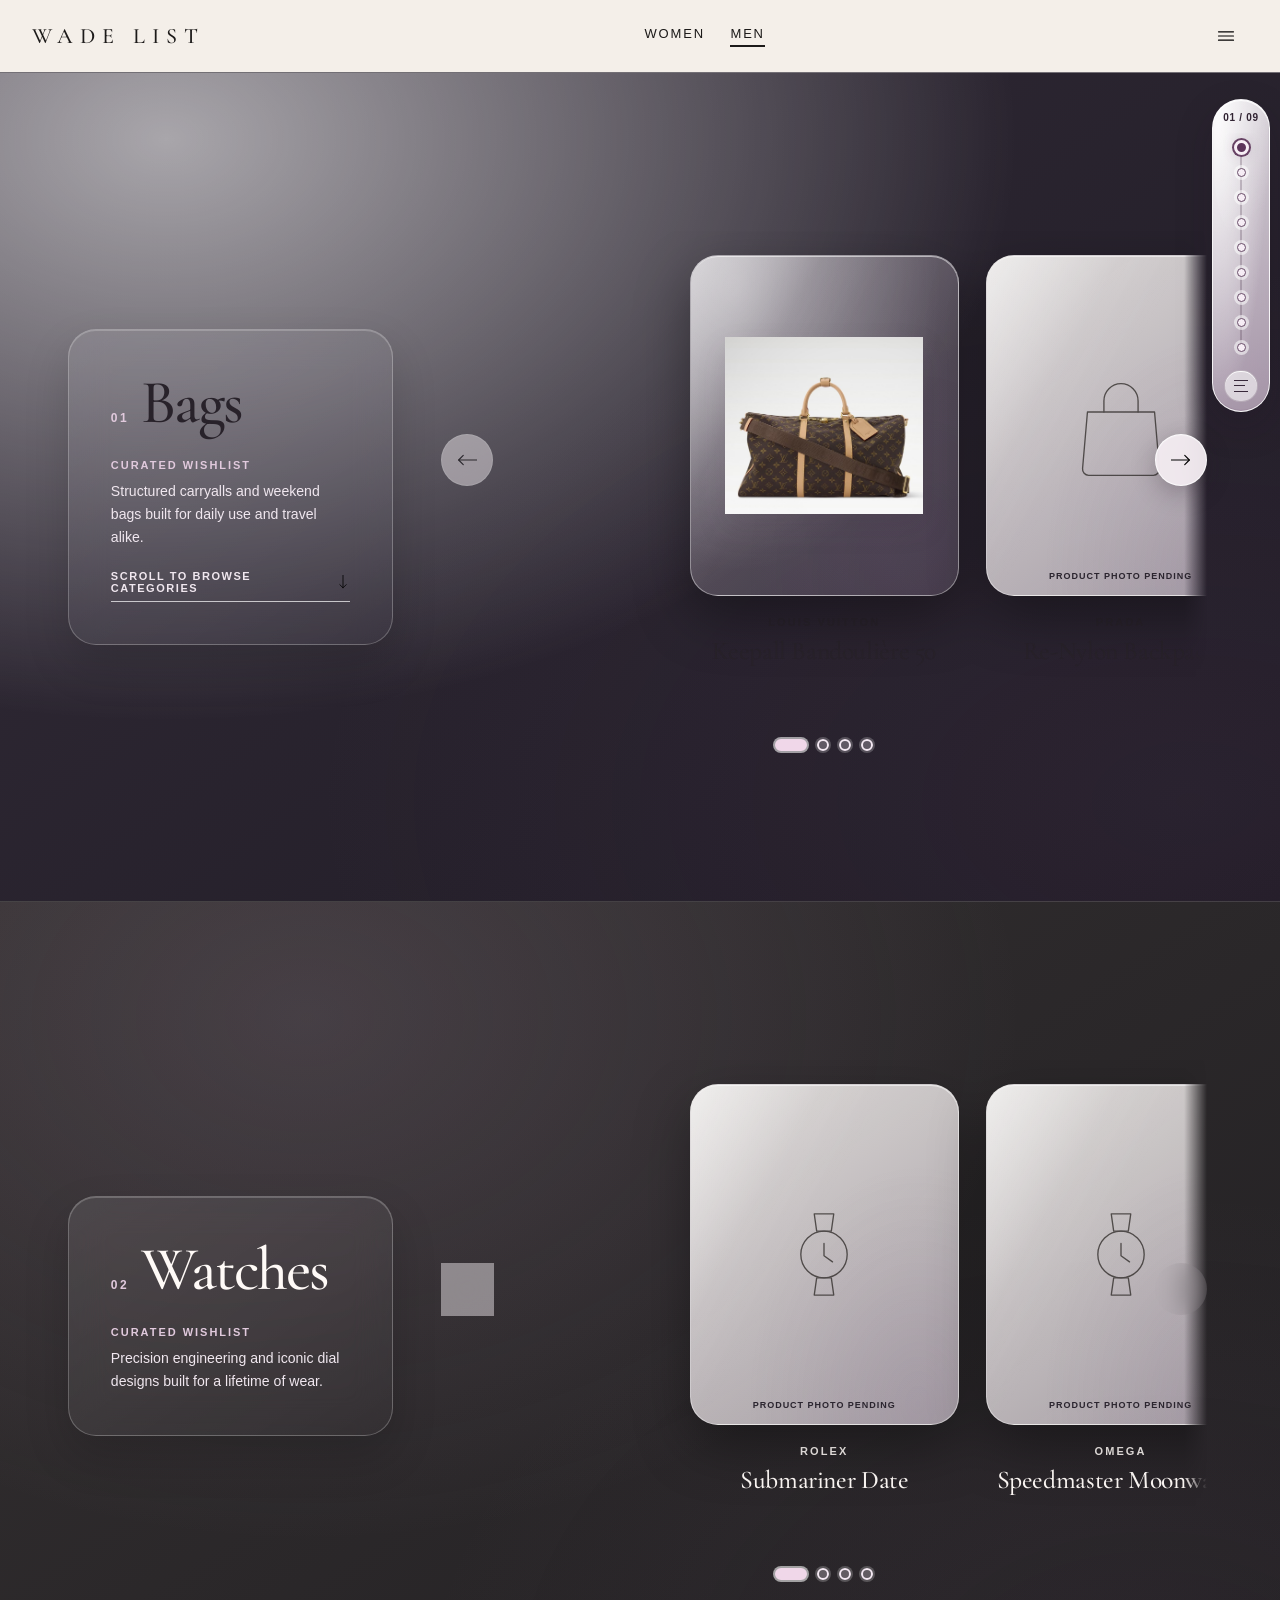
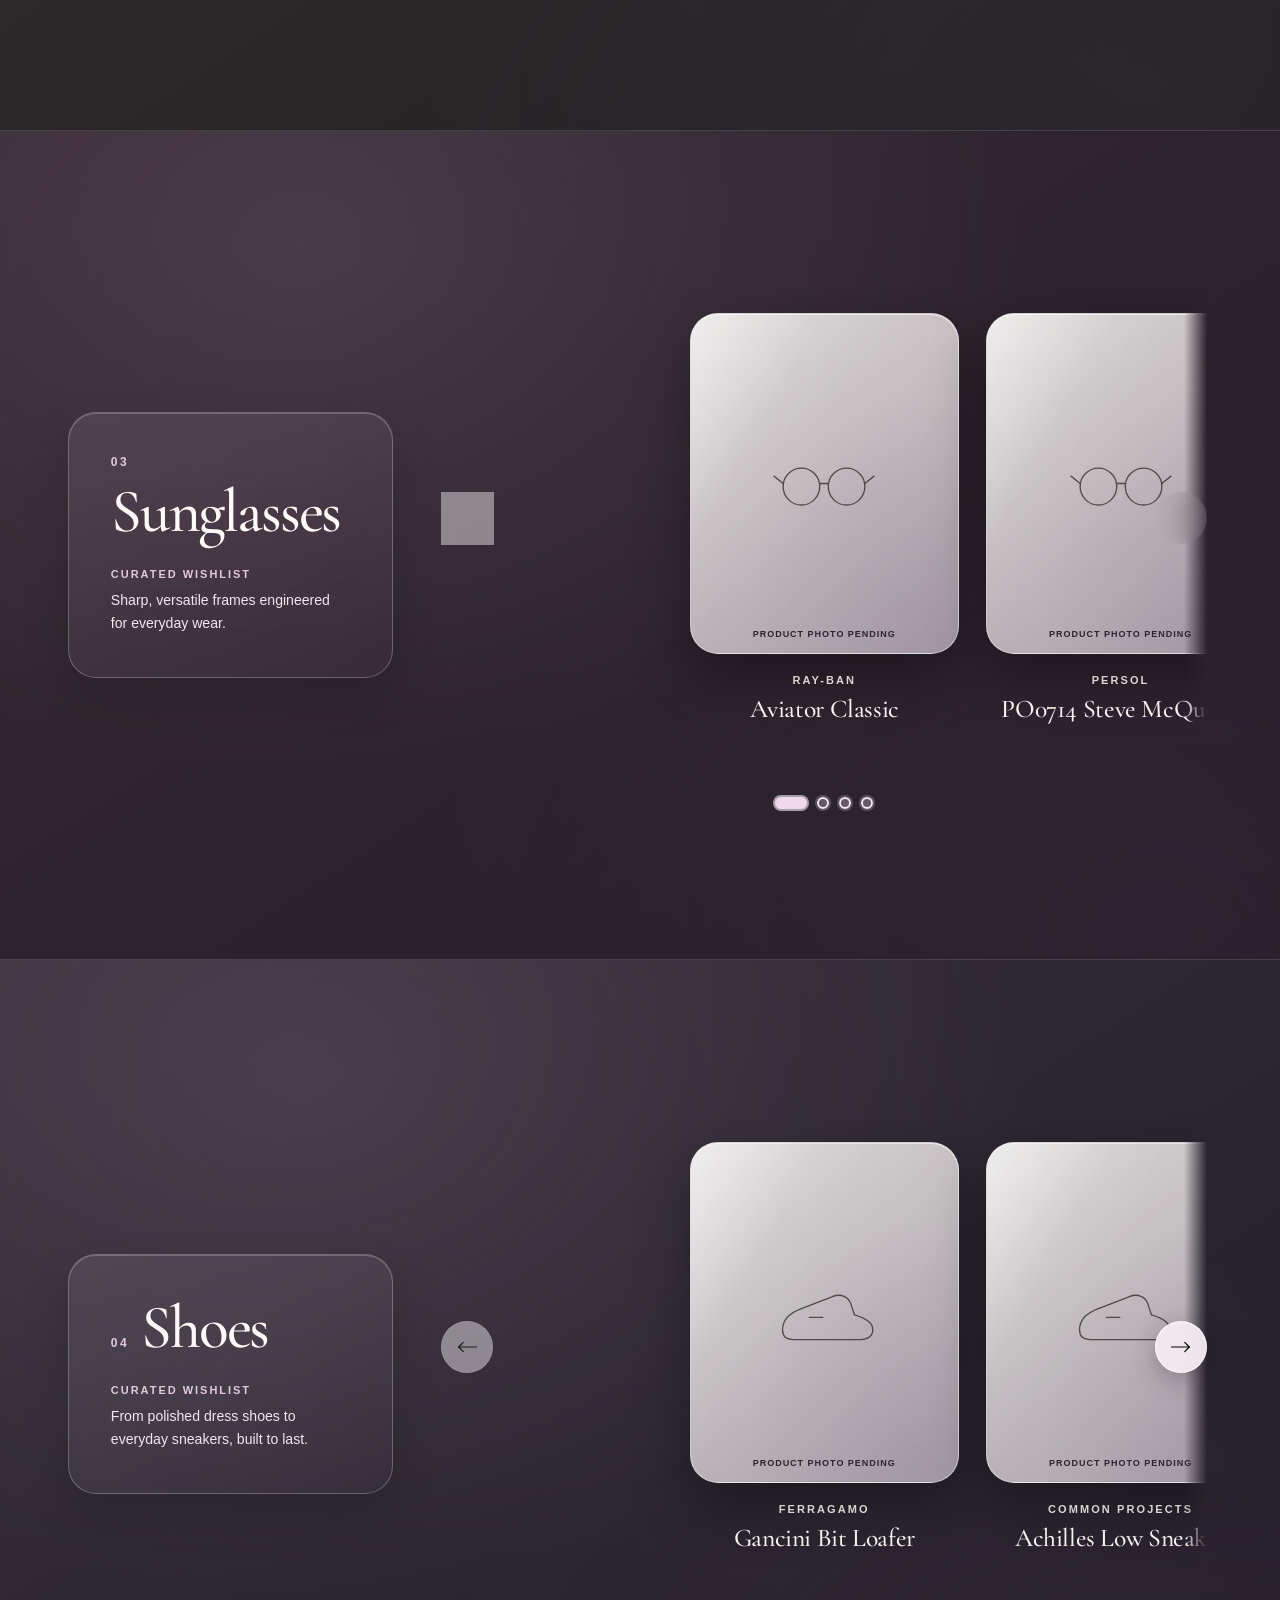
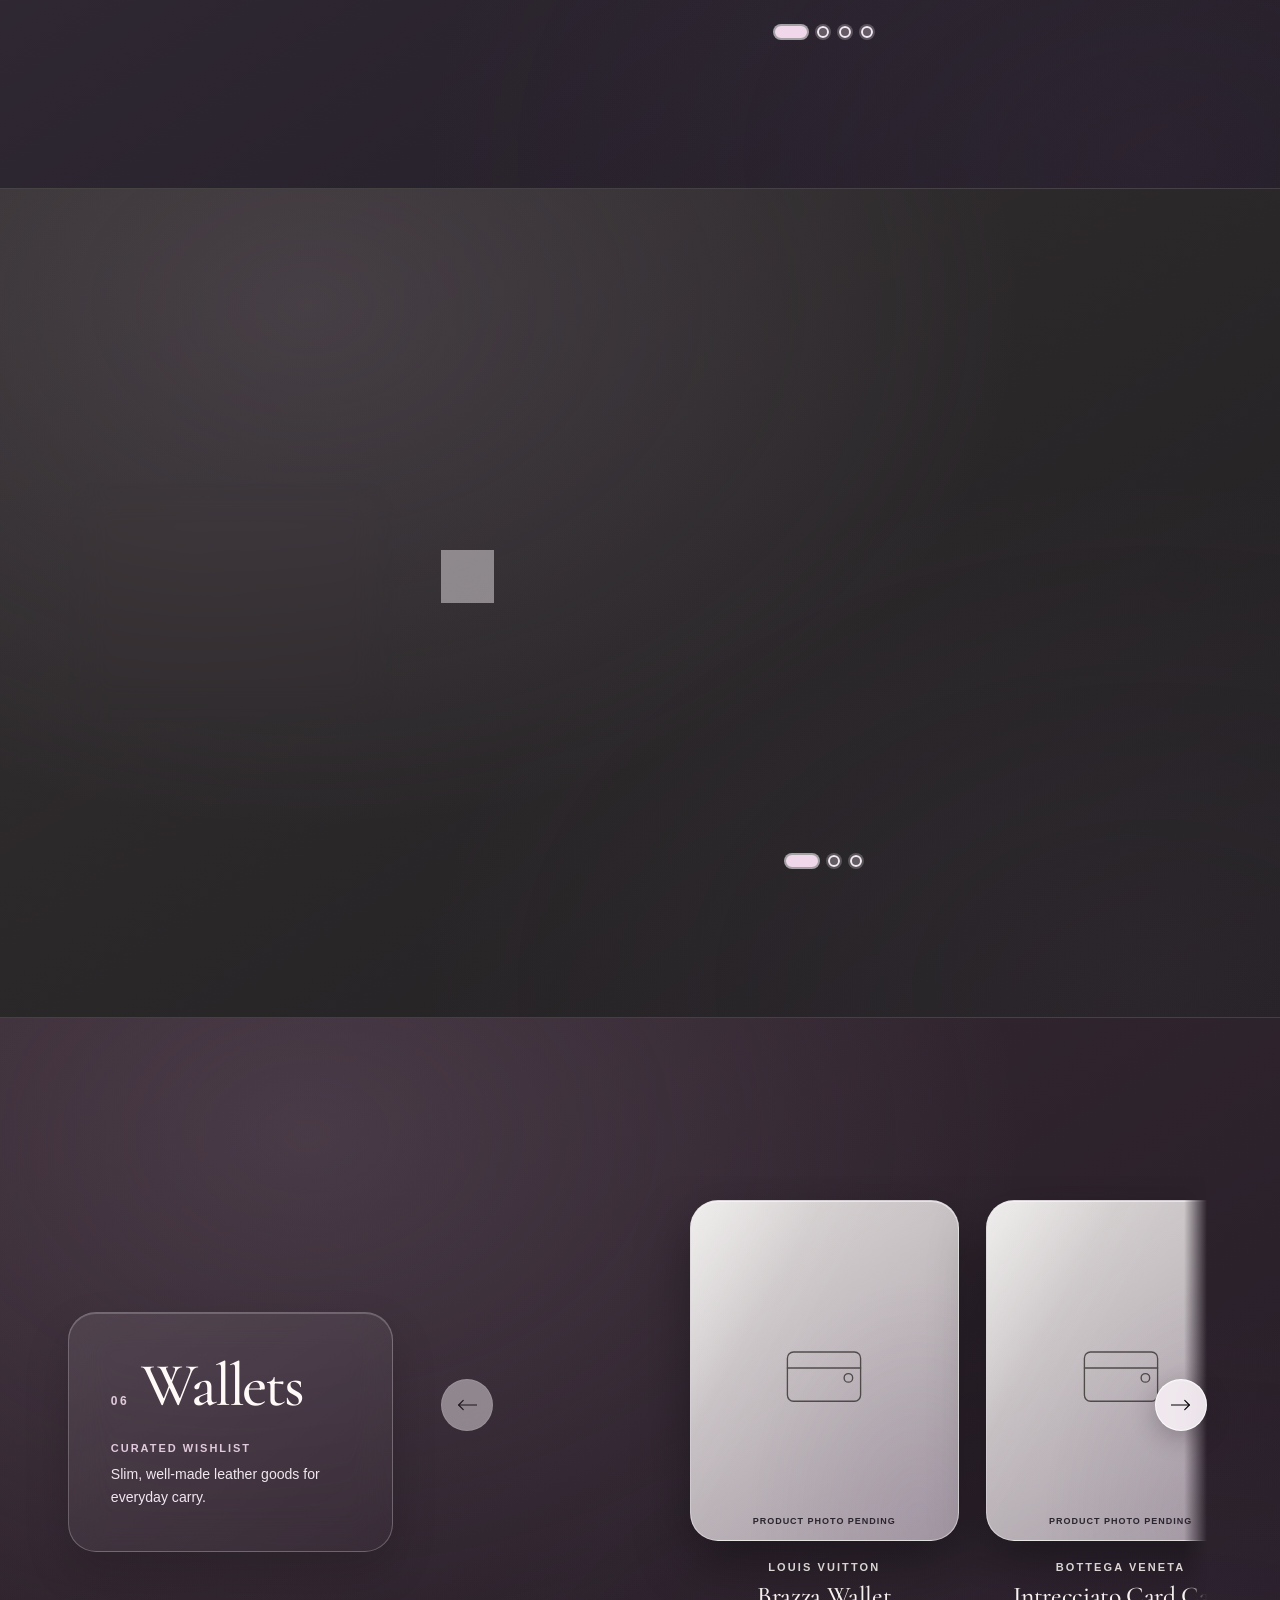
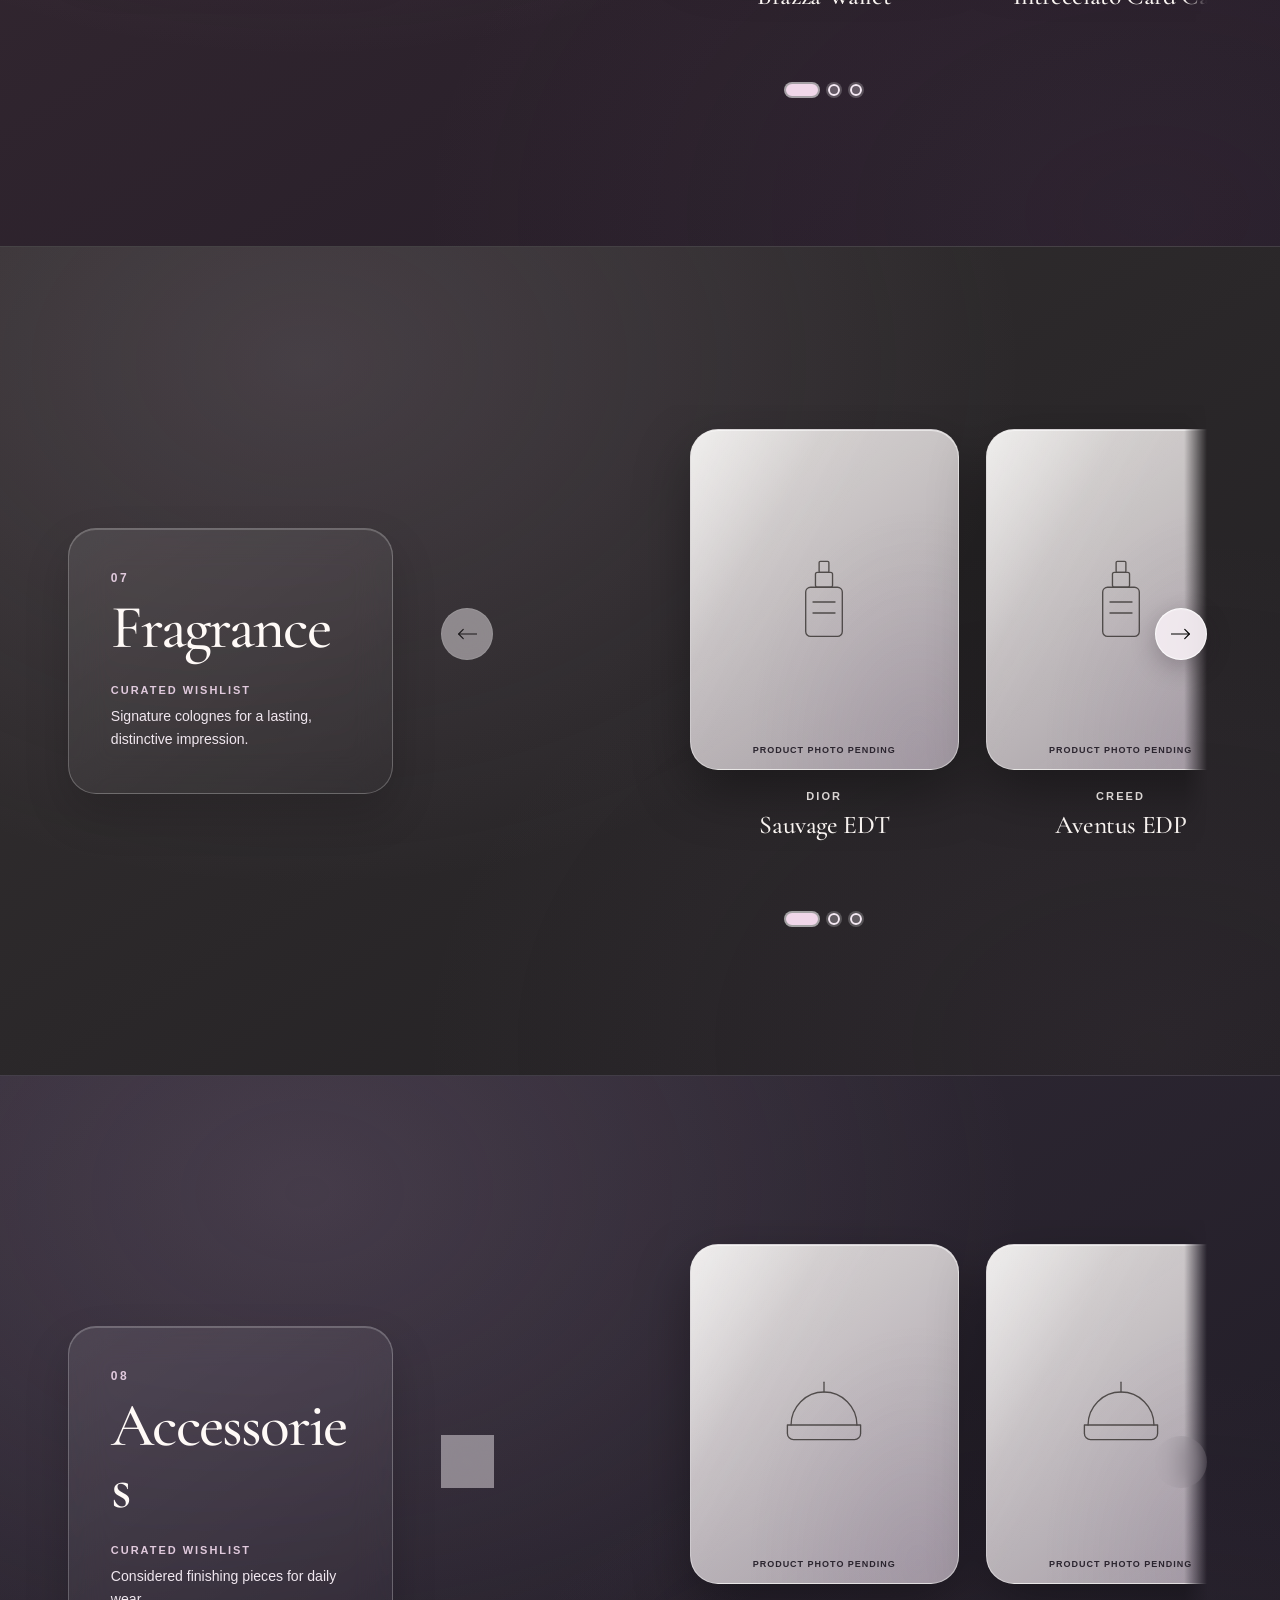
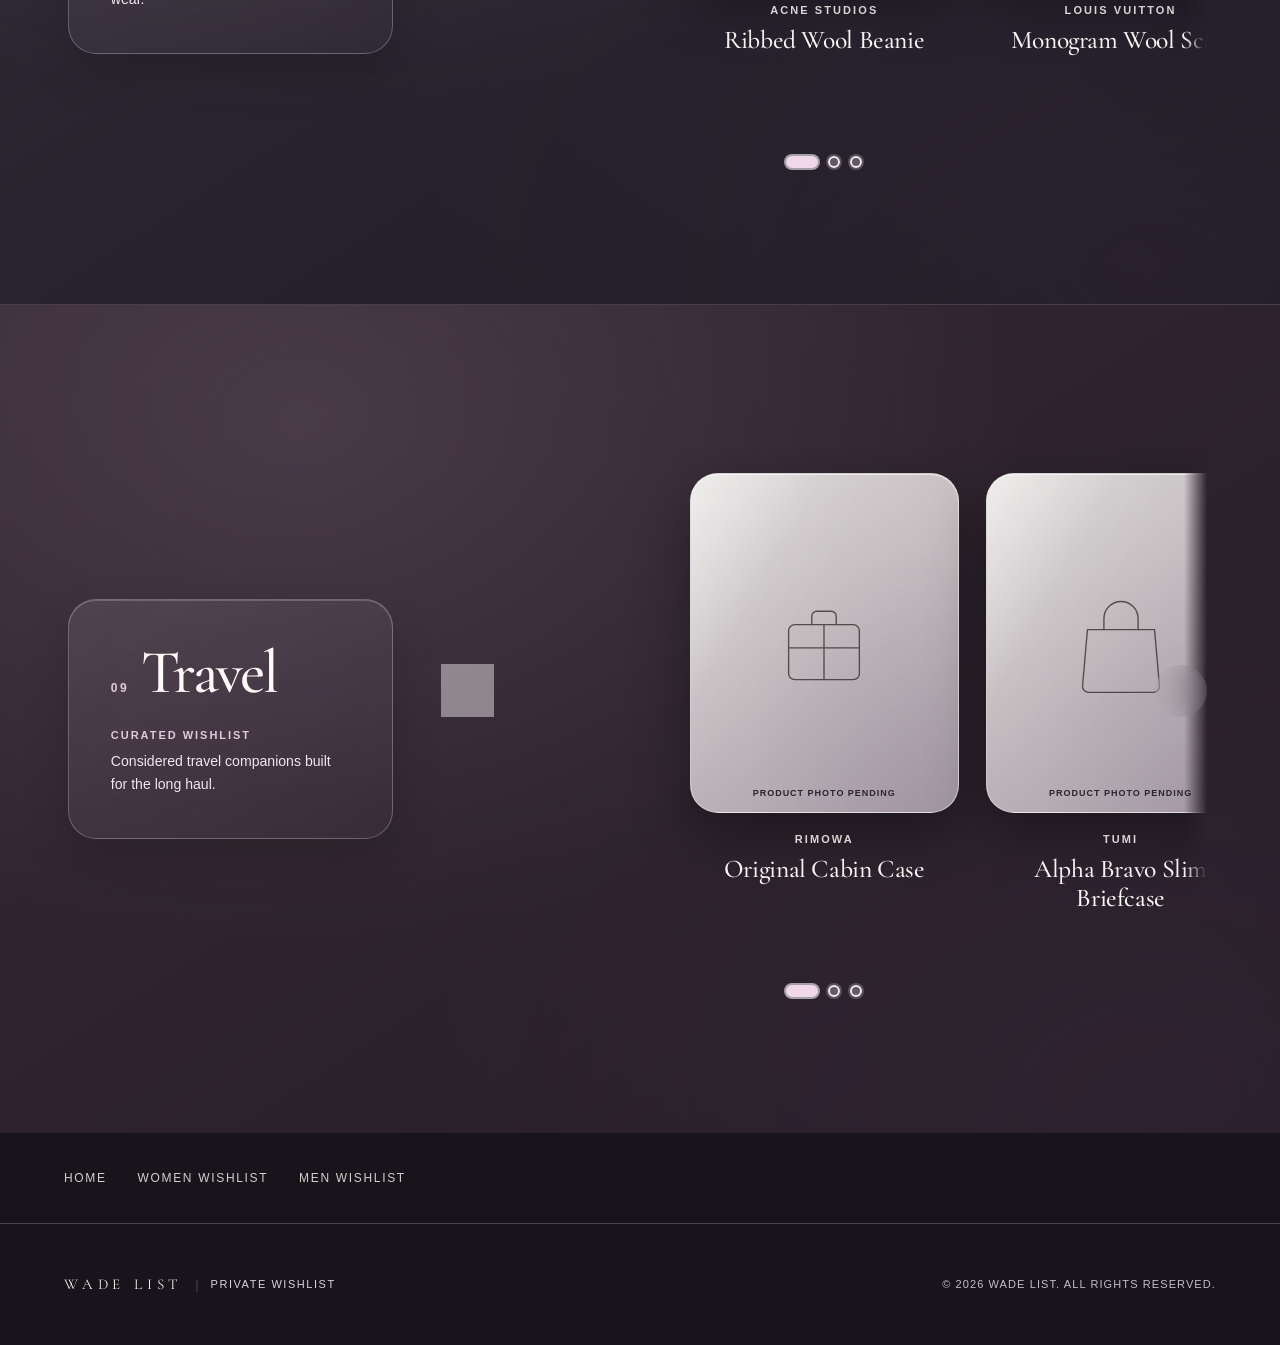
==== commit 382dbb54: "Load category progress navigation on Men" ====
--- a/men.html
+++ b/men.html
@@ -12,7 +12,8 @@
   <link rel="stylesheet" href="assets/css/modal.css" />
   <link rel="stylesheet" href="assets/css/footer.css" />
   <link rel="stylesheet" href="assets/css/wishlist-refinement.css" />
-  <link rel="stylesheet" href="assets/css/liquid-luxe.css?v=20261110glass2" />
+  <link rel="stylesheet" href="assets/css/liquid-luxe.css?v=20261110glass3" />
+  <link rel="stylesheet" href="assets/css/section-rail.css?v=20261110rail1" />
 </head>
 <body data-page="men">
   <a class="wishlist-skip" href="#main-content">Skip to wishlist</a>
@@ -50,6 +51,6 @@
     </div>
   </footer>
 
-  <script type="module" src="assets/js/main.js?v=20261110glass3"></script>
+  <script type="module" src="assets/js/main.js?v=20261110rail1"></script>
 </body>
 </html>
--- a/assets/css/liquid-luxe.css
+++ b/assets/css/liquid-luxe.css
@@ -784,3 +784,51 @@
   .carousel,.carousel__card-frame,.carousel__dot,.carousel__arrow,
   .modal,.modal__toolbar button,.hero__cta-label {scroll-behavior:auto !important;transition:none !important}
 }
+
+/* Final liquid finish on the home activity surfaces, without changing counts. */
+.shopper-updates {
+  background:
+    radial-gradient(ellipse at 90% 0%,rgba(213,193,211,.31),transparent 56%),
+    linear-gradient(145deg,#f8f3f1 0%,#ece4e9 100%) !important;
+  border-color:rgba(77,58,80,.17) !important;
+}
+.shopper-updates__intro h2 {
+  font-weight:500;
+  letter-spacing:-.02em;
+  color:#302632;
+}
+.shopper-updates__intro p {color:#514652}
+.shopper-updates__card {
+  min-width:0;
+  background:linear-gradient(145deg,rgba(255,255,255,.81),rgba(255,255,255,.39)) !important;
+  border:1px solid rgba(255,255,255,.88) !important;
+  border-radius:14px !important;
+  -webkit-backdrop-filter:blur(16px) saturate(125%);
+  backdrop-filter:blur(16px) saturate(125%);
+  box-shadow:inset 0 1px 0 rgba(255,255,255,.95),
+    0 9px 24px rgba(68,49,69,.1) !important;
+}
+.shopper-updates__card[data-active="true"] {
+  border-color:rgba(103,70,105,.42) !important;
+  background:linear-gradient(140deg,rgba(246,234,246,.95),rgba(221,200,222,.7)) !important;
+}
+.shopper-updates__card strong {color:#302631;font-weight:750}
+.shopper-updates__card small {color:#655765}
+.shopper-updates__count {
+  background:rgba(109,78,108,.15) !important;
+  border:1px solid rgba(96,69,97,.2);
+  color:#352637 !important;
+  box-shadow:inset 0 1px 0 rgba(255,255,255,.65);
+}
+.shopper-updates__card[data-active="true"] .shopper-updates__count {
+  background:#473348 !important;
+  color:#fff !important;
+}
+.hero__panel--women .hero__image img {
+  opacity:.4 !important;
+  filter:drop-shadow(0 16px 20px rgba(46,34,46,.08));
+}
+.hero__panel--men .hero__image img {
+  opacity:.24 !important;
+  filter:brightness(0) invert(1) drop-shadow(0 16px 22px rgba(0,0,0,.2));
+}
--- a/assets/css/section-rail.css
+++ b/assets/css/section-rail.css
@@ -0,0 +1,430 @@
+/*
+  Wade List | Quiet directional navigation.
+  Liquid material and a vertical progress spine echo the collection styling,
+  without importing the portfolio's constellation aesthetic.
+*/
+.wl-section-rail {
+  --wl-rail-ink:#302431;
+  --wl-rail-accent:#65425f;
+  position:fixed;
+  z-index:78;
+  top:calc(var(--nav-height) + clamp(14px,3vh,30px));
+  right:max(10px,env(safe-area-inset-right,0px));
+  width:58px;
+  max-height:calc(100dvh - var(--nav-height) - 20px);
+  isolation:isolate;
+  font-family:var(--font-sans);
+  color:var(--wl-rail-ink);
+}
+.wl-section-rail__compact {
+  position:relative;
+  display:flex;
+  flex-direction:column;
+  align-items:center;
+  gap:8px;
+  width:100%;
+  padding:11px 8px 9px;
+  max-height:inherit;
+  overflow:visible;
+  border:1px solid rgba(255,255,255,.86);
+  border-radius:29px;
+  background:
+    radial-gradient(ellipse at 10% 2%,rgba(255,255,255,.92),transparent 70%),
+    linear-gradient(153deg,rgba(251,246,251,.83),rgba(218,198,218,.7));
+  backdrop-filter:blur(23px) saturate(165%);
+  -webkit-backdrop-filter:blur(23px) saturate(165%);
+  box-shadow:inset 0 1px 0 rgba(255,255,255,.95),
+    inset 0 -1px 0 rgba(115,82,111,.16),
+    0 14px 38px rgba(28,17,32,.2);
+}
+.wl-section-rail__compact::before {
+  content:"";
+  position:absolute;
+  inset:1px 1px auto;
+  height:44%;
+  pointer-events:none;
+  border-radius:29px 29px 60% 60%;
+  background:linear-gradient(135deg,rgba(255,255,255,.28),transparent 82%);
+}
+.wl-section-rail__current {
+  position:relative;
+  z-index:1;
+  color:#312332;
+  font-size:10px;
+  font-weight:800;
+  letter-spacing:.07em;
+  white-space:nowrap;
+  line-height:1.4;
+  font-variant-numeric:tabular-nums;
+}
+.wl-section-rail__spine {
+  position:relative;
+  z-index:1;
+  width:36px;
+  min-height:0;
+  display:flex;
+  flex-direction:column;
+  align-items:center;
+  justify-content:center;
+  padding:2px 0;
+  overflow-x:hidden;
+  overflow-y:auto;
+  scrollbar-width:none;
+  overscroll-behavior:contain;
+}
+.wl-section-rail__spine::-webkit-scrollbar {display:none}
+.wl-section-rail__spine::before,
+.wl-section-rail__spine::after {
+  content:"";
+  position:absolute;
+  z-index:0;
+  pointer-events:none;
+  top:14px;
+  left:calc(50% - 1px);
+  width:2px;
+  border-radius:99px;
+}
+.wl-section-rail__spine::before {
+  bottom:14px;
+  background:rgba(72,49,72,.26);
+}
+.wl-section-rail__spine::after {
+  height:calc((100% - 28px) * var(--wl-section-progress,0%)/100%);
+  height:var(--wl-section-progress,0%);
+  max-height:calc(100% - 28px);
+  background:linear-gradient(to bottom,#6d4769,#ae80ab);
+}
+.wl-section-rail__point {
+  position:relative;
+  z-index:1;
+  flex:0 0 25px;
+  width:36px;
+  min-height:25px;
+  display:grid;
+  place-items:center;
+  border:0;
+  border-radius:100%;
+  background:transparent;
+  padding:0;
+  cursor:pointer;
+  transition:transform .18s ease;
+}
+.wl-section-rail__dot {
+  display:block;
+  width:9px;
+  height:9px;
+  border-radius:50%;
+  border:1.5px solid #674b67;
+  background:#f6edf5;
+  box-shadow:0 0 0 3px rgba(255,255,255,.55);
+  transition:width .18s ease,height .18s ease,
+    background .18s ease,box-shadow .18s ease;
+}
+.wl-section-rail__point[data-state="complete"] .wl-section-rail__dot {
+  background:#8e6b8c;
+  border-color:#775174;
+  width:8px;
+  height:8px;
+}
+.wl-section-rail__point[data-state="current"] .wl-section-rail__dot {
+  width:15px;
+  height:15px;
+  background:#5c345a;
+  border:3px solid #f7eef5;
+  box-shadow:0 0 0 2px #674264,0 0 13px rgba(100,65,101,.23);
+}
+.wl-section-rail__point:is(:hover,:focus-visible) {transform:scale(1.18)}
+.wl-section-rail__expand {
+  position:relative;
+  z-index:2;
+  flex:0 0 32px;
+  display:grid;
+  place-items:center;
+  width:34px;
+  height:32px;
+  min-height:32px;
+  padding:0;
+  border:1px solid rgba(83,55,84,.26);
+  border-radius:18px;
+  background:rgba(255,255,255,.58);
+  box-shadow:inset 0 1px 0 rgba(255,255,255,.92);
+  cursor:pointer;
+  transition:background .2s ease,transform .2s ease;
+}
+.wl-section-rail__expand:is(:hover,:focus-visible) {
+  background:#f8f2f7;
+  transform:translateY(-1px);
+}
+.wl-section-rail__expand-symbol {
+  display:block;
+  position:relative;
+  width:14px;
+  height:12px;
+  border-top:1.7px solid #38283a;
+  border-bottom:1.7px solid #38283a;
+}
+.wl-section-rail__expand-symbol::after {
+  content:"";
+  position:absolute;
+  left:0;
+  right:3px;
+  top:4px;
+  border-top:1.7px solid #38283a;
+}
+.wl-section-rail__next {
+  position:absolute;
+  top:7px;
+  right:calc(100% + 11px);
+  width:max-content;
+  max-width:210px;
+  padding:8px 13px;
+  border:1px solid rgba(255,255,255,.82);
+  border-radius:13px;
+  background:rgba(250,244,249,.8);
+  color:#402d3e;
+  font-size:10px;
+  font-weight:750;
+  letter-spacing:.04em;
+  line-height:1.4;
+  box-shadow:0 8px 28px rgba(33,23,35,.13);
+  -webkit-backdrop-filter:blur(18px);
+  backdrop-filter:blur(18px);
+  pointer-events:none;
+  opacity:0;
+  transform:translateX(6px);
+  transition:opacity .18s ease,transform .18s ease;
+}
+.wl-section-rail:not(.is-expanded):is(:hover,:focus-within) .wl-section-rail__next {
+  opacity:1;
+  transform:translateX(0);
+}
+.wl-section-rail__shade {
+  position:fixed;
+  z-index:76;
+  inset:0;
+  width:100%;
+  height:100%;
+  border:0;
+  padding:0;
+  background:rgba(17,13,20,.36);
+  -webkit-backdrop-filter:blur(3px);
+  backdrop-filter:blur(3px);
+  cursor:default;
+}
+.wl-section-rail__shade[hidden] {display:none !important}
+.wl-section-rail__panel {
+  position:absolute;
+  z-index:80;
+  top:0;
+  right:0;
+  width:min(290px,calc(100vw - 28px));
+  max-height:calc(100dvh - var(--nav-height) - 20px);
+  padding:18px 15px 14px;
+  border-radius:24px;
+  border:1px solid rgba(255,255,255,.88);
+  background:
+    radial-gradient(ellipse at 0% 2%,rgba(255,255,255,.91),transparent 70%),
+    linear-gradient(145deg,rgba(250,246,250,.96),rgba(231,215,231,.95));
+  -webkit-backdrop-filter:blur(28px) saturate(155%);
+  backdrop-filter:blur(28px) saturate(155%);
+  box-shadow:inset 0 1px 0 rgba(255,255,255,.97),
+    0 24px 78px rgba(28,17,32,.31);
+  overflow:auto;
+  overscroll-behavior:contain;
+  scrollbar-width:thin;
+}
+.wl-section-rail__panel[hidden] {display:none !important}
+.wl-section-rail.is-expanded .wl-section-rail__compact {
+  opacity:0;
+  pointer-events:none;
+}
+.wl-section-rail__panel-top {
+  display:flex;
+  align-items:center;
+  justify-content:space-between;
+  gap:12px;
+  margin-bottom:10px;
+}
+.wl-section-rail__panel-title {
+  max-width:200px;
+  color:#342637;
+  font-family:var(--font-serif);
+  font-size:clamp(24px,2.5vw,30px);
+  font-weight:500;
+  letter-spacing:-.03em;
+  line-height:1.05;
+}
+.wl-section-rail__close {
+  display:grid;
+  place-items:center;
+  flex:0 0 38px;
+  width:38px;
+  height:38px;
+  border:1px solid rgba(84,62,88,.25);
+  border-radius:50%;
+  background:rgba(255,255,255,.6);
+  color:#302431;
+  font:400 30px/1 var(--font-sans);
+}
+.wl-section-rail__list {
+  margin:0;
+  padding:0;
+  list-style:none;
+  display:grid;
+  gap:4px;
+}
+.wl-section-rail__list li {min-width:0}
+.wl-section-rail__item {
+  display:flex;
+  align-items:center;
+  gap:13px;
+  width:100%;
+  min-height:41px;
+  padding:10px 12px;
+  border:1px solid transparent;
+  border-radius:12px;
+  background:transparent;
+  color:#342839;
+  cursor:pointer;
+  text-align:left;
+  transition:background .2s ease,border-color .2s ease;
+}
+.wl-section-rail__number {
+  flex:0 0 25px;
+  font-size:10px;
+  font-weight:750;
+  letter-spacing:.1em;
+  color:#67496b;
+  font-variant-numeric:tabular-nums;
+}
+.wl-section-rail__name {
+  min-width:0;
+  font-size:13px;
+  font-weight:680;
+  line-height:1.25;
+  letter-spacing:.025em;
+}
+.wl-section-rail__list li[data-state="complete"] .wl-section-rail__item {
+  color:#817080;
+}
+.wl-section-rail__list li[data-state="complete"] .wl-section-rail__number {
+  color:#907d90;
+}
+.wl-section-rail__list li[data-state="current"] .wl-section-rail__item {
+  color:#fff;
+  background:linear-gradient(100deg,#624363,#483148);
+  border-color:rgba(255,255,255,.27);
+  box-shadow:inset 0 1px 0 rgba(255,255,255,.23),0 6px 14px rgba(68,46,68,.14);
+}
+.wl-section-rail__list li[data-state="current"] .wl-section-rail__number {
+  color:#f0d6ed;
+}
+.wl-section-rail__item:hover:not([aria-current="step"]) {
+  background:rgba(255,255,255,.68);
+  border-color:rgba(121,91,121,.18);
+}
+.wl-section-rail__remaining {
+  margin-top:15px;
+  padding:13px 11px 0;
+  border-top:1px solid rgba(81,57,81,.19);
+  color:#59445b;
+  font-size:11px;
+  font-weight:680;
+  letter-spacing:.04em;
+  line-height:1.55;
+}
+.wl-section-rail__item:focus-visible,
+.wl-section-rail__point:focus-visible,
+.wl-section-rail__close:focus-visible,
+.wl-section-rail__expand:focus-visible {
+  outline:3px solid #7f4473 !important;
+  outline-offset:2px !important;
+}
+html.modal-open .wl-section-rail,
+html.modal-open .wl-section-rail__shade {
+  visibility:hidden !important;
+  pointer-events:none !important;
+}
+/* Preserve the existing product presentation. A narrow right gutter is
+   enough to keep the glass navigator away from carousel arrows. */
+@media(max-width:1100px) {
+  .snap-page .category-layer__grid {
+    padding-right:max(69px,6vw) !important;
+  }
+}
+@media(max-width:767px) and (orientation:portrait) {
+  .snap-page .category-layer__grid {
+    padding-right:56px !important;
+  }
+}
+@media(max-width:374px) and (orientation:portrait) {
+  .snap-page .category-layer__grid {
+    padding-right:53px !important;
+  }
+}
+@media(orientation:landscape) and (max-height:520px) {
+  .snap-page .category-layer__grid {
+    padding-right:65px !important;
+  }
+}
+@media(max-width:767px) {
+  .wl-section-rail {
+    top:calc(var(--nav-height) + 11px);
+    right:max(5px,env(safe-area-inset-right,0px));
+    width:43px;
+    max-height:calc(100dvh - var(--nav-height) - 15px);
+  }
+  .wl-section-rail__compact {
+    padding:10px 3px 6px;
+    gap:4px;
+    border-radius:25px;
+    background:
+      radial-gradient(ellipse at 10% 3%,rgba(255,255,255,.95),transparent 70%),
+      linear-gradient(150deg,rgba(251,245,250,.9),rgba(217,194,218,.81));
+  }
+  .wl-section-rail__current {font-size:8px;letter-spacing:.02em}
+  .wl-section-rail__spine {width:33px}
+  .wl-section-rail__point {width:33px;flex-basis:23px;min-height:23px}
+  .wl-section-rail__spine::before,.wl-section-rail__spine::after {top:12px}
+  .wl-section-rail__spine::before {bottom:12px}
+  .wl-section-rail__dot {width:8px;height:8px}
+  .wl-section-rail__point[data-state="current"] .wl-section-rail__dot {
+    width:13px;height:13px;
+  }
+  .wl-section-rail__expand {width:31px;height:31px;min-height:31px;flex-basis:31px}
+  .wl-section-rail__next {display:none}
+  .wl-section-rail__panel {
+    width:min(268px,calc(100vw - 24px));
+    max-height:calc(100dvh - var(--nav-height) - 12px);
+    padding:15px 13px 12px;
+    border-radius:20px;
+  }
+  .wl-section-rail__item {min-height:41px}
+  .wl-section-rail__name {font-size:13px}
+  .wl-section-rail[data-mode="home"] {
+    top:max(calc(var(--nav-height) + 12px),30dvh);
+  }
+}
+@media(orientation:landscape) and (max-height:520px) {
+  .wl-section-rail {
+    width:43px;
+    top:calc(var(--nav-height) + 7px);
+    max-height:calc(100dvh - var(--nav-height) - 10px);
+  }
+  .wl-section-rail__spine {
+    flex:1 1 auto;
+    justify-content:flex-start;
+    max-height:calc(100dvh - var(--nav-height) - 100px);
+  }
+  .wl-section-rail__panel {
+    max-height:calc(100dvh - var(--nav-height) - 10px);
+  }
+  .wl-section-rail__point {flex-basis:20px;min-height:20px}
+  .wl-section-rail__panel-title {font-size:25px}
+  .wl-section-rail[data-mode="home"] {top:calc(var(--nav-height) + 7px)}
+}
+@media(prefers-reduced-motion:reduce) {
+  .wl-section-rail :is(button,.wl-section-rail__dot,.wl-section-rail__next) {
+    transition:none !important;
+  }
+}
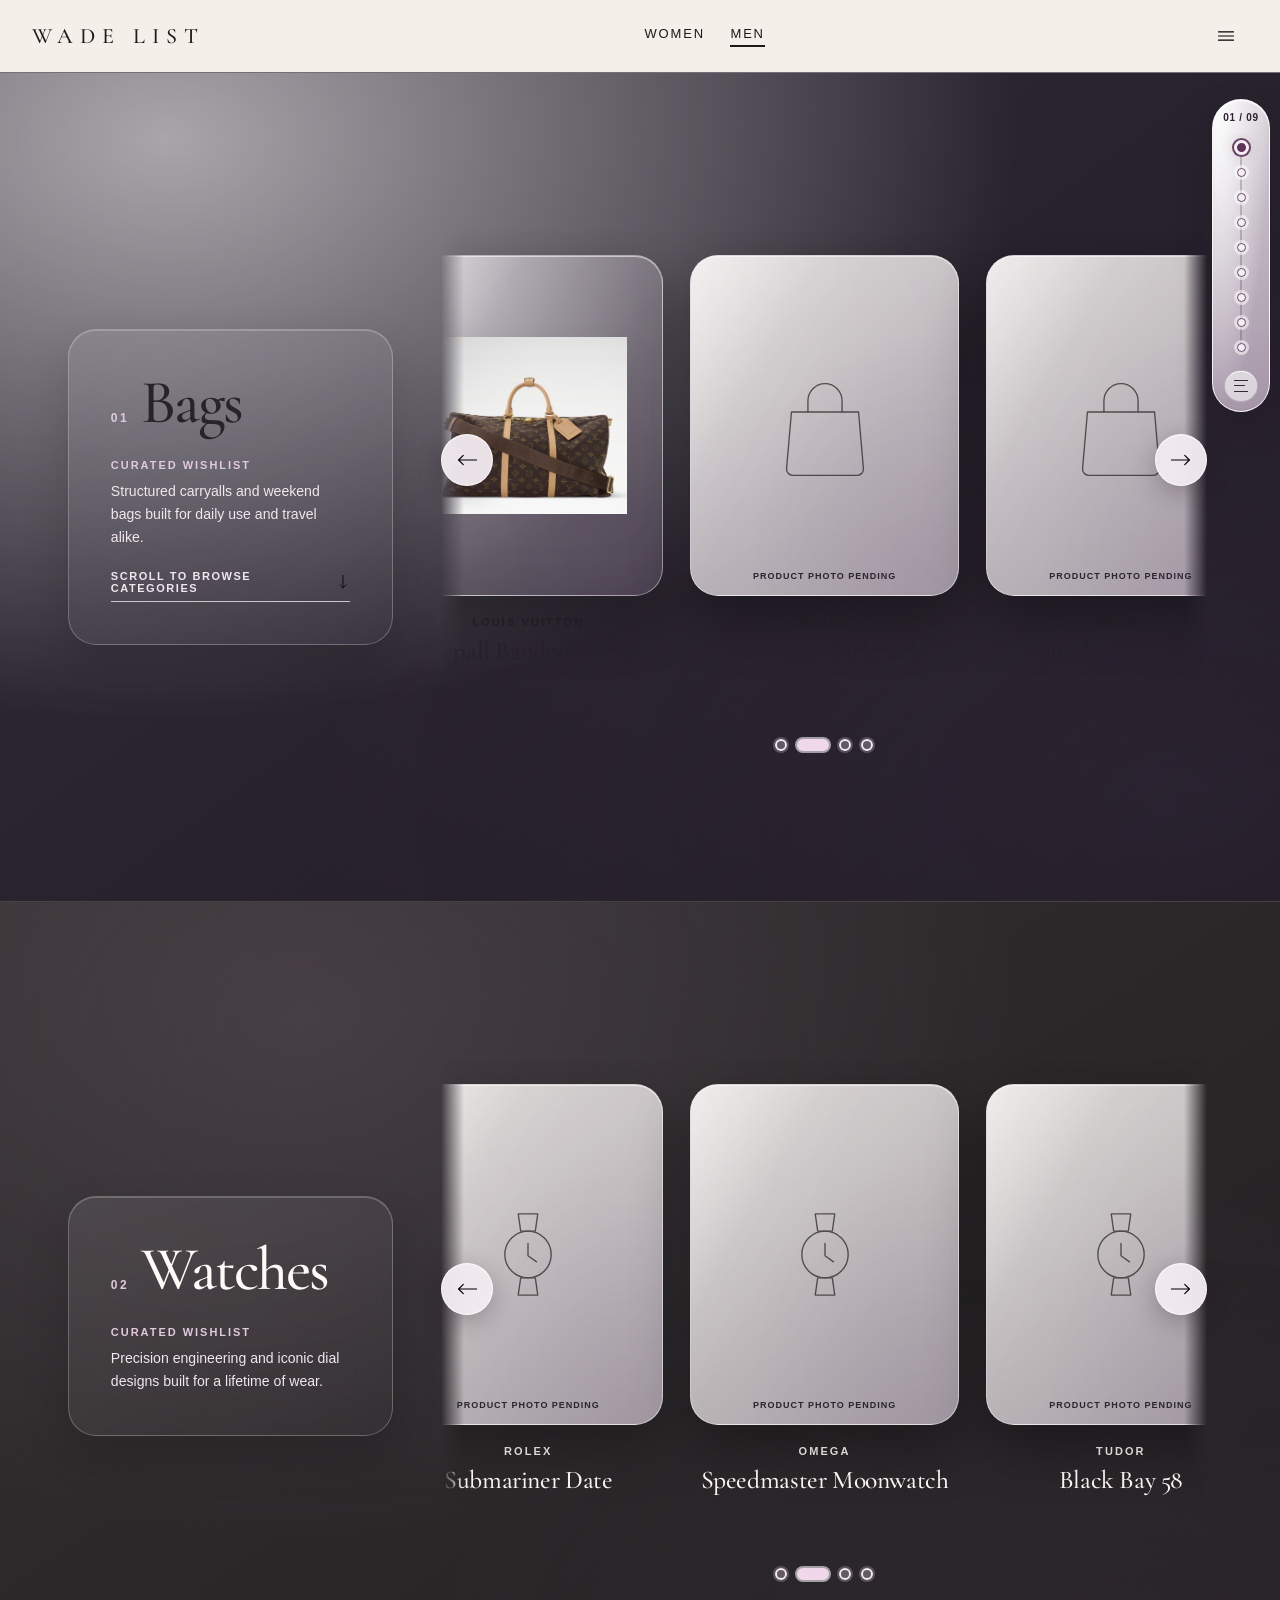
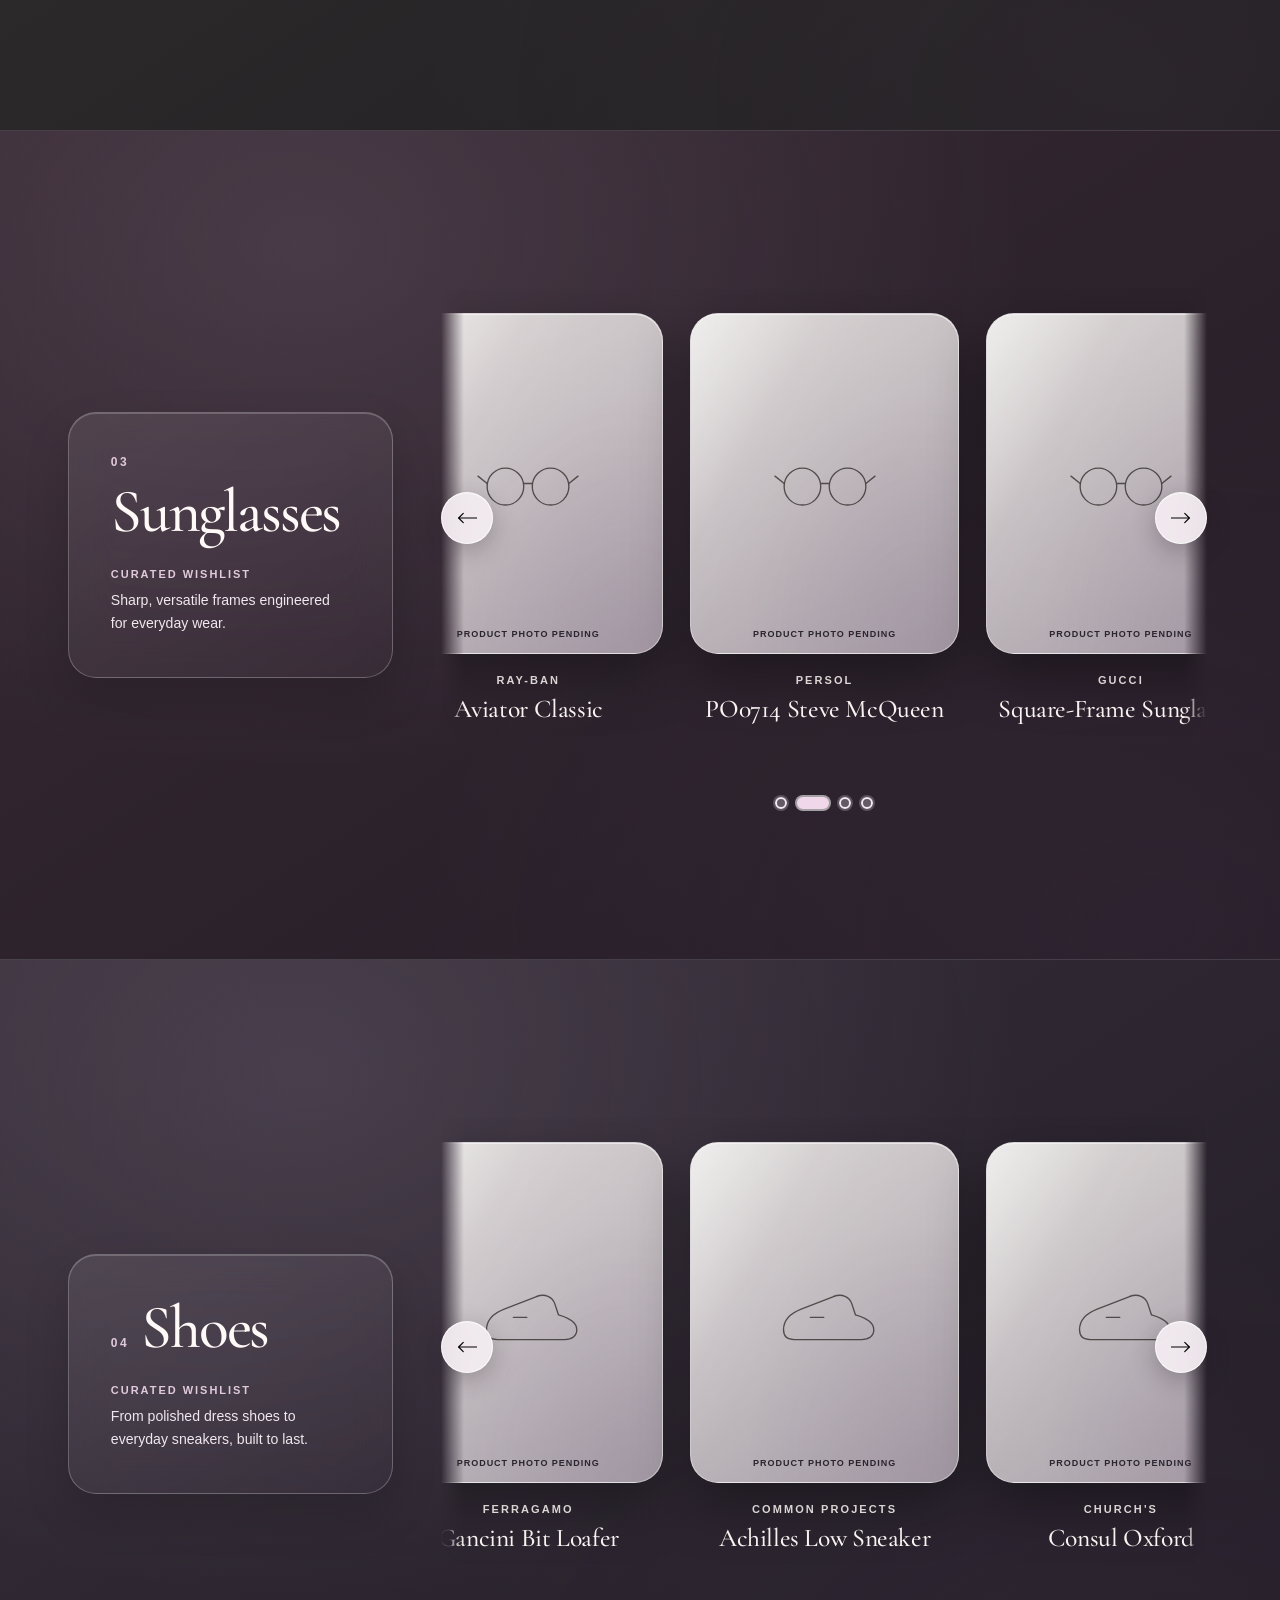
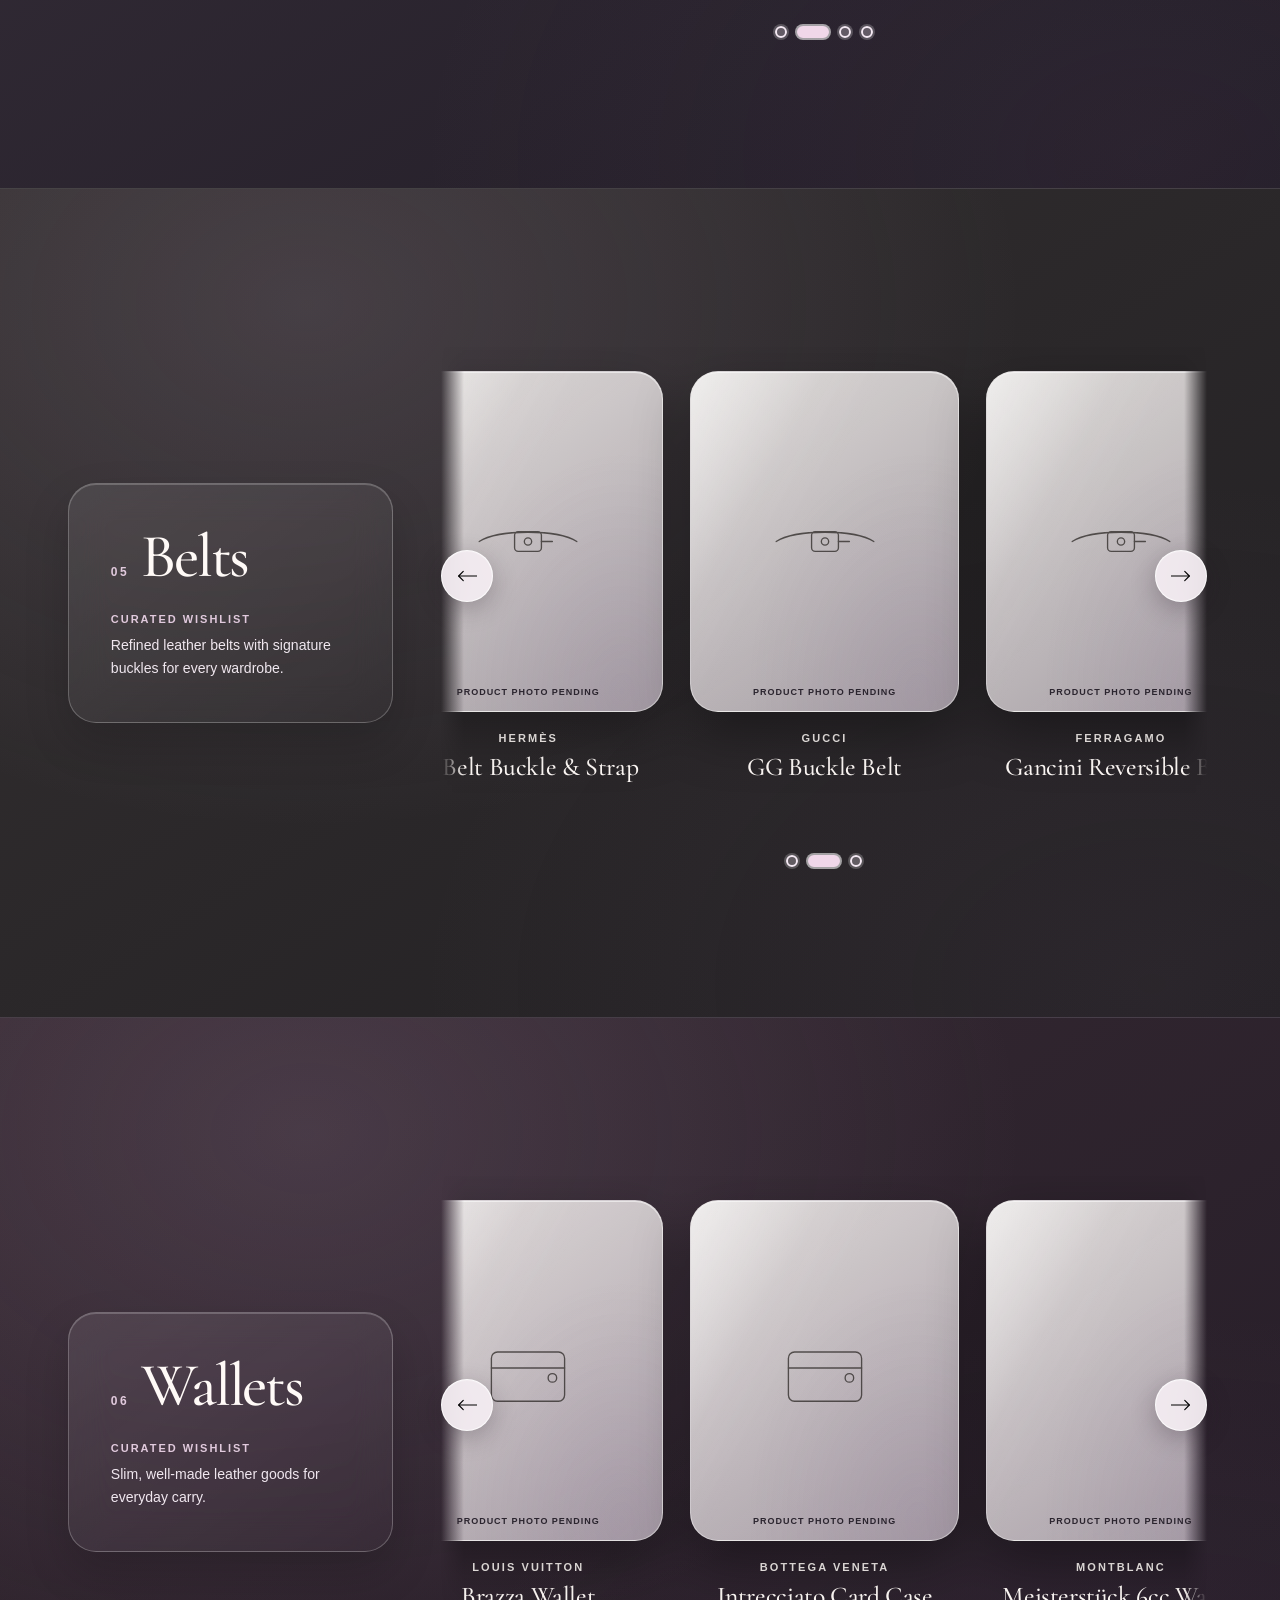
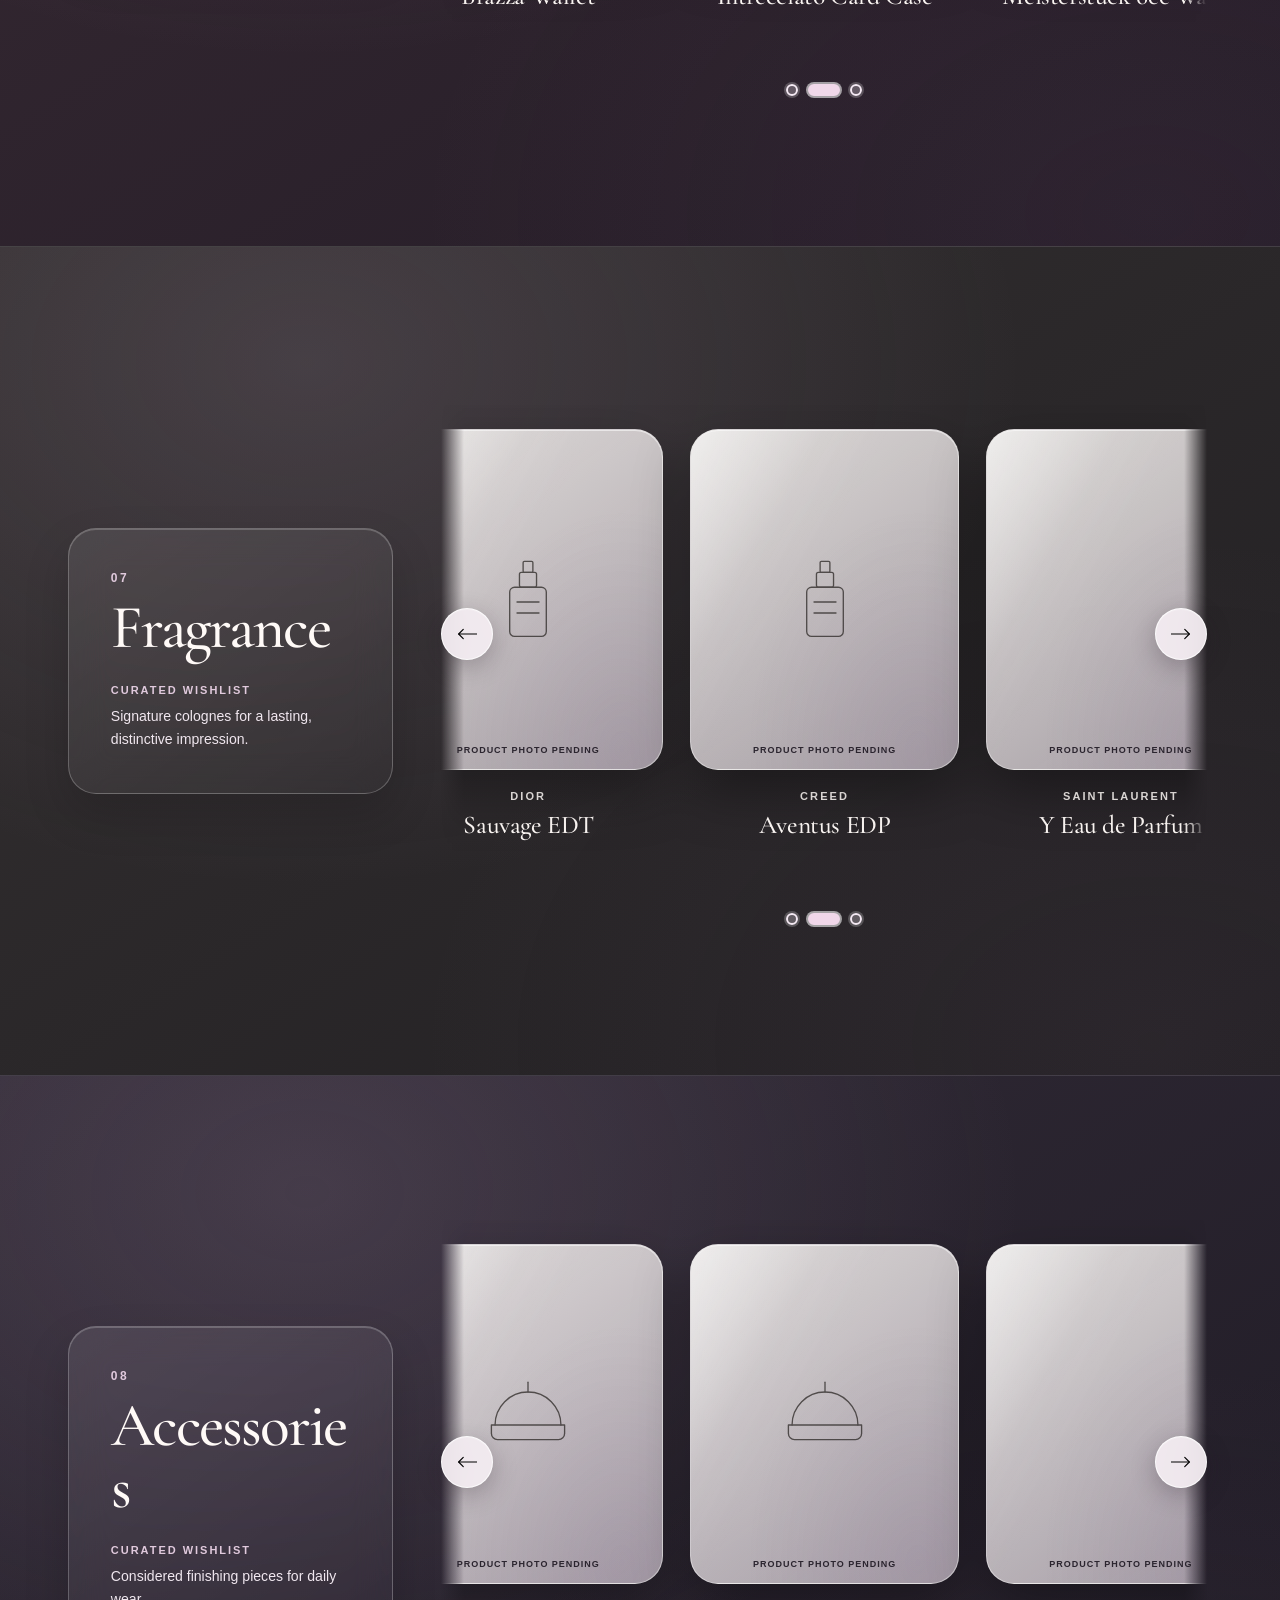
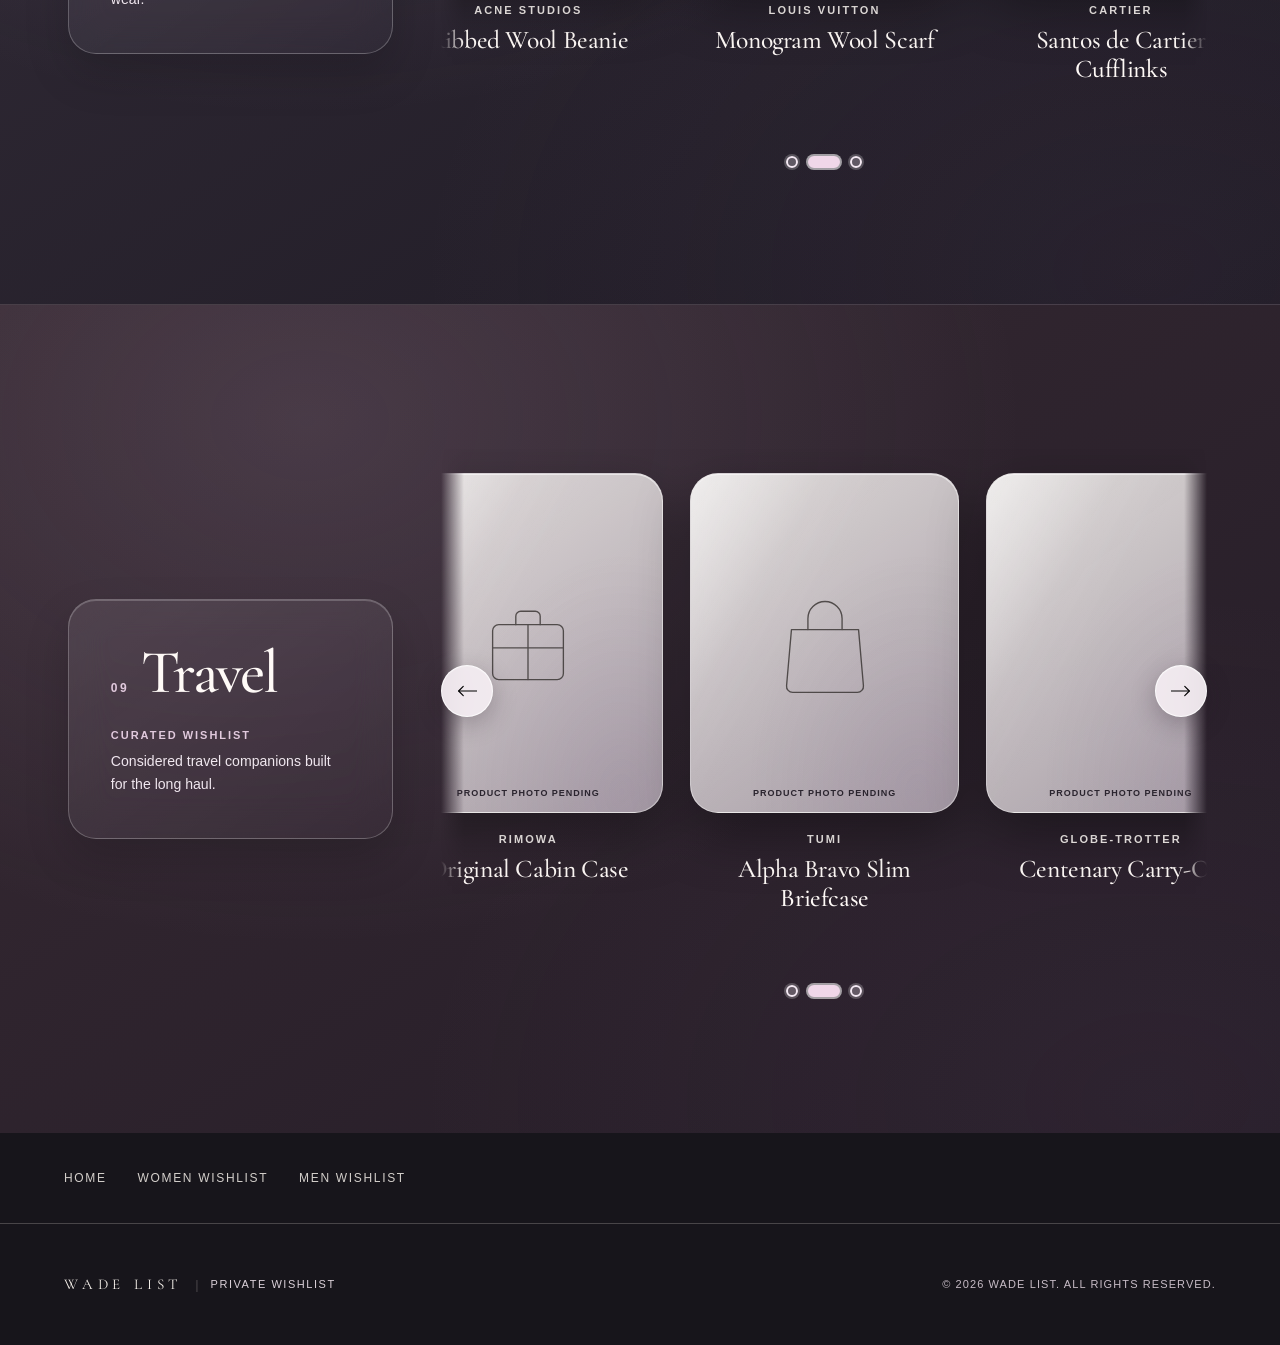
==== commit b873d72c: "Load refined section navigation progress without stale browser caches" ====
--- a/men.html
+++ b/men.html
@@ -13,7 +13,7 @@
   <link rel="stylesheet" href="assets/css/footer.css" />
   <link rel="stylesheet" href="assets/css/wishlist-refinement.css" />
   <link rel="stylesheet" href="assets/css/liquid-luxe.css?v=20261110glass3" />
-  <link rel="stylesheet" href="assets/css/section-rail.css?v=20261110rail1" />
+  <link rel="stylesheet" href="assets/css/section-rail.css?v=20261110rail2" />
 </head>
 <body data-page="men">
   <a class="wishlist-skip" href="#main-content">Skip to wishlist</a>
@@ -51,6 +51,6 @@
     </div>
   </footer>
 
-  <script type="module" src="assets/js/main.js?v=20261110rail1"></script>
+  <script type="module" src="assets/js/main.js?v=20261110rail2"></script>
 </body>
 </html>
--- a/assets/css/section-rail.css
+++ b/assets/css/section-rail.css
@@ -402,7 +402,7 @@
   .wl-section-rail__item {min-height:41px}
   .wl-section-rail__name {font-size:13px}
   .wl-section-rail[data-mode="home"] {
-    top:max(calc(var(--nav-height) + 12px),30dvh);
+    top:max(calc(var(--nav-height) + 12px),43dvh);
   }
 }
 @media(orientation:landscape) and (max-height:520px) {
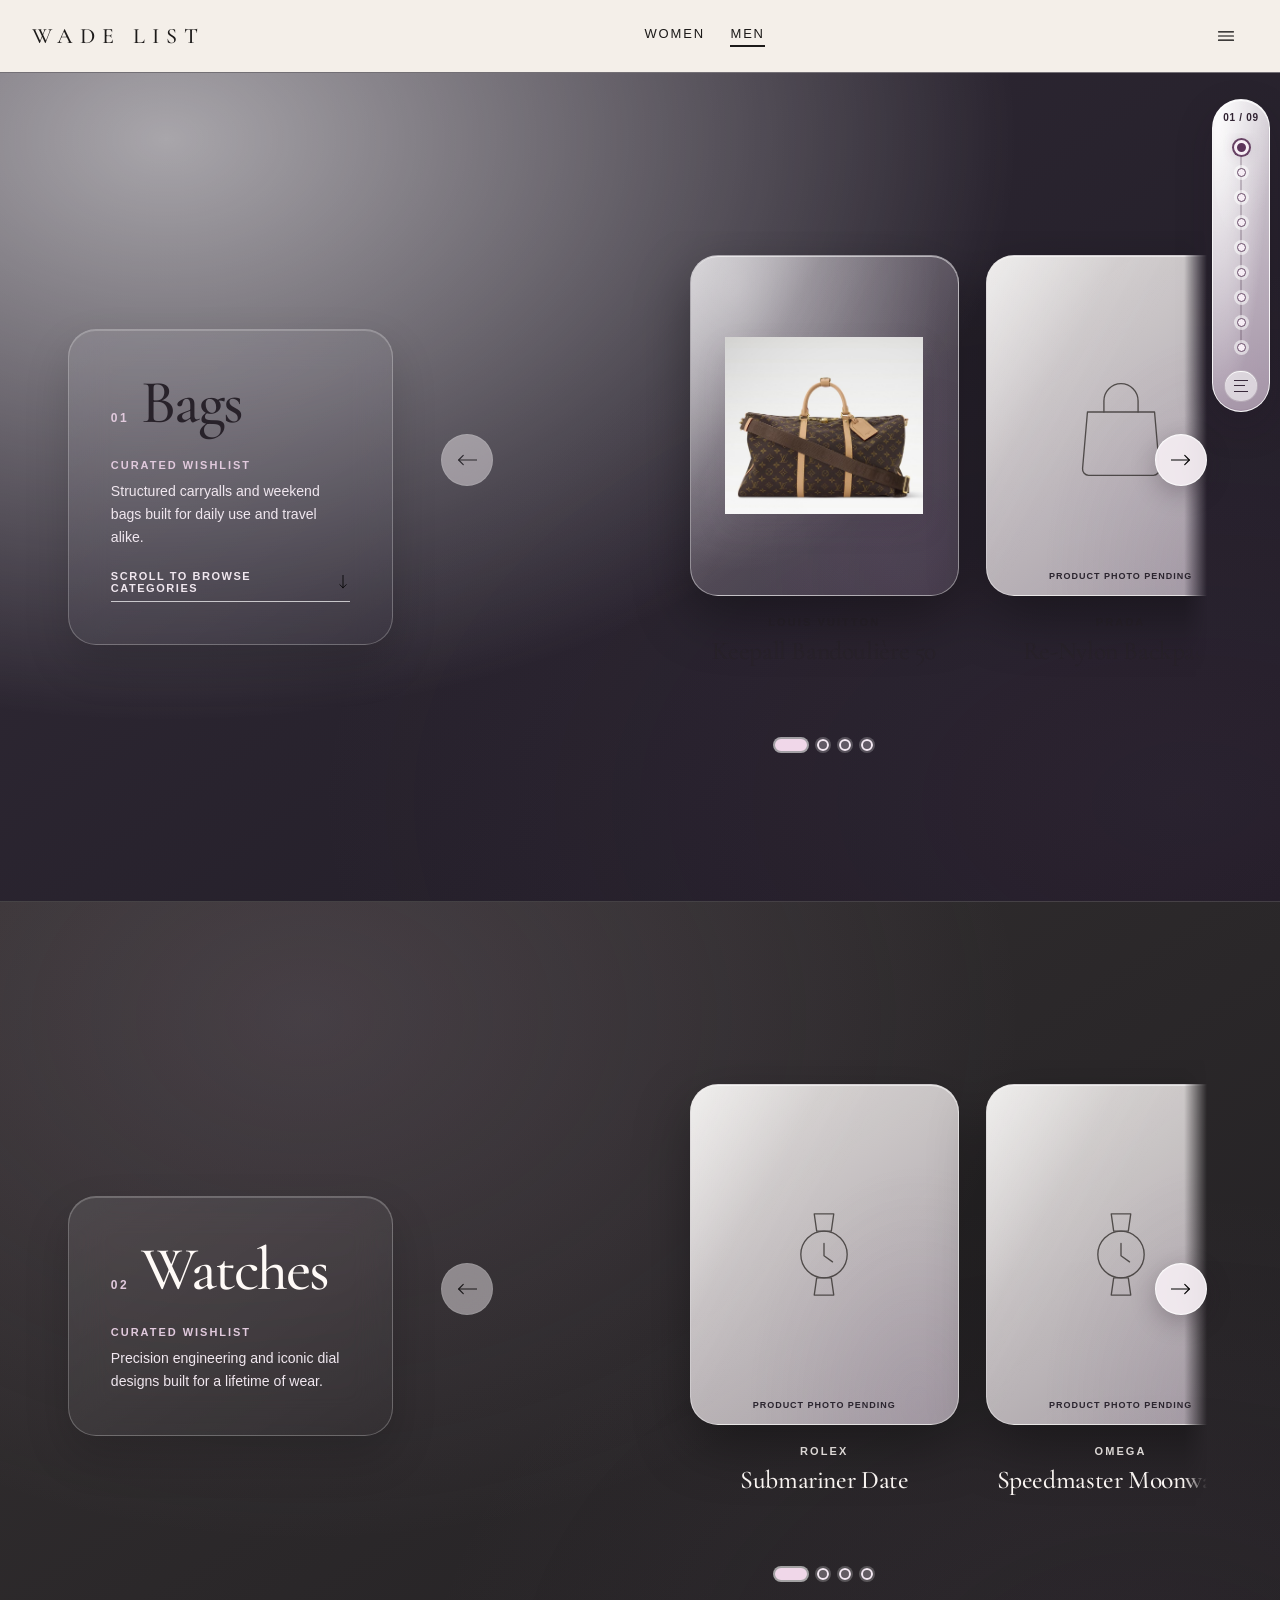
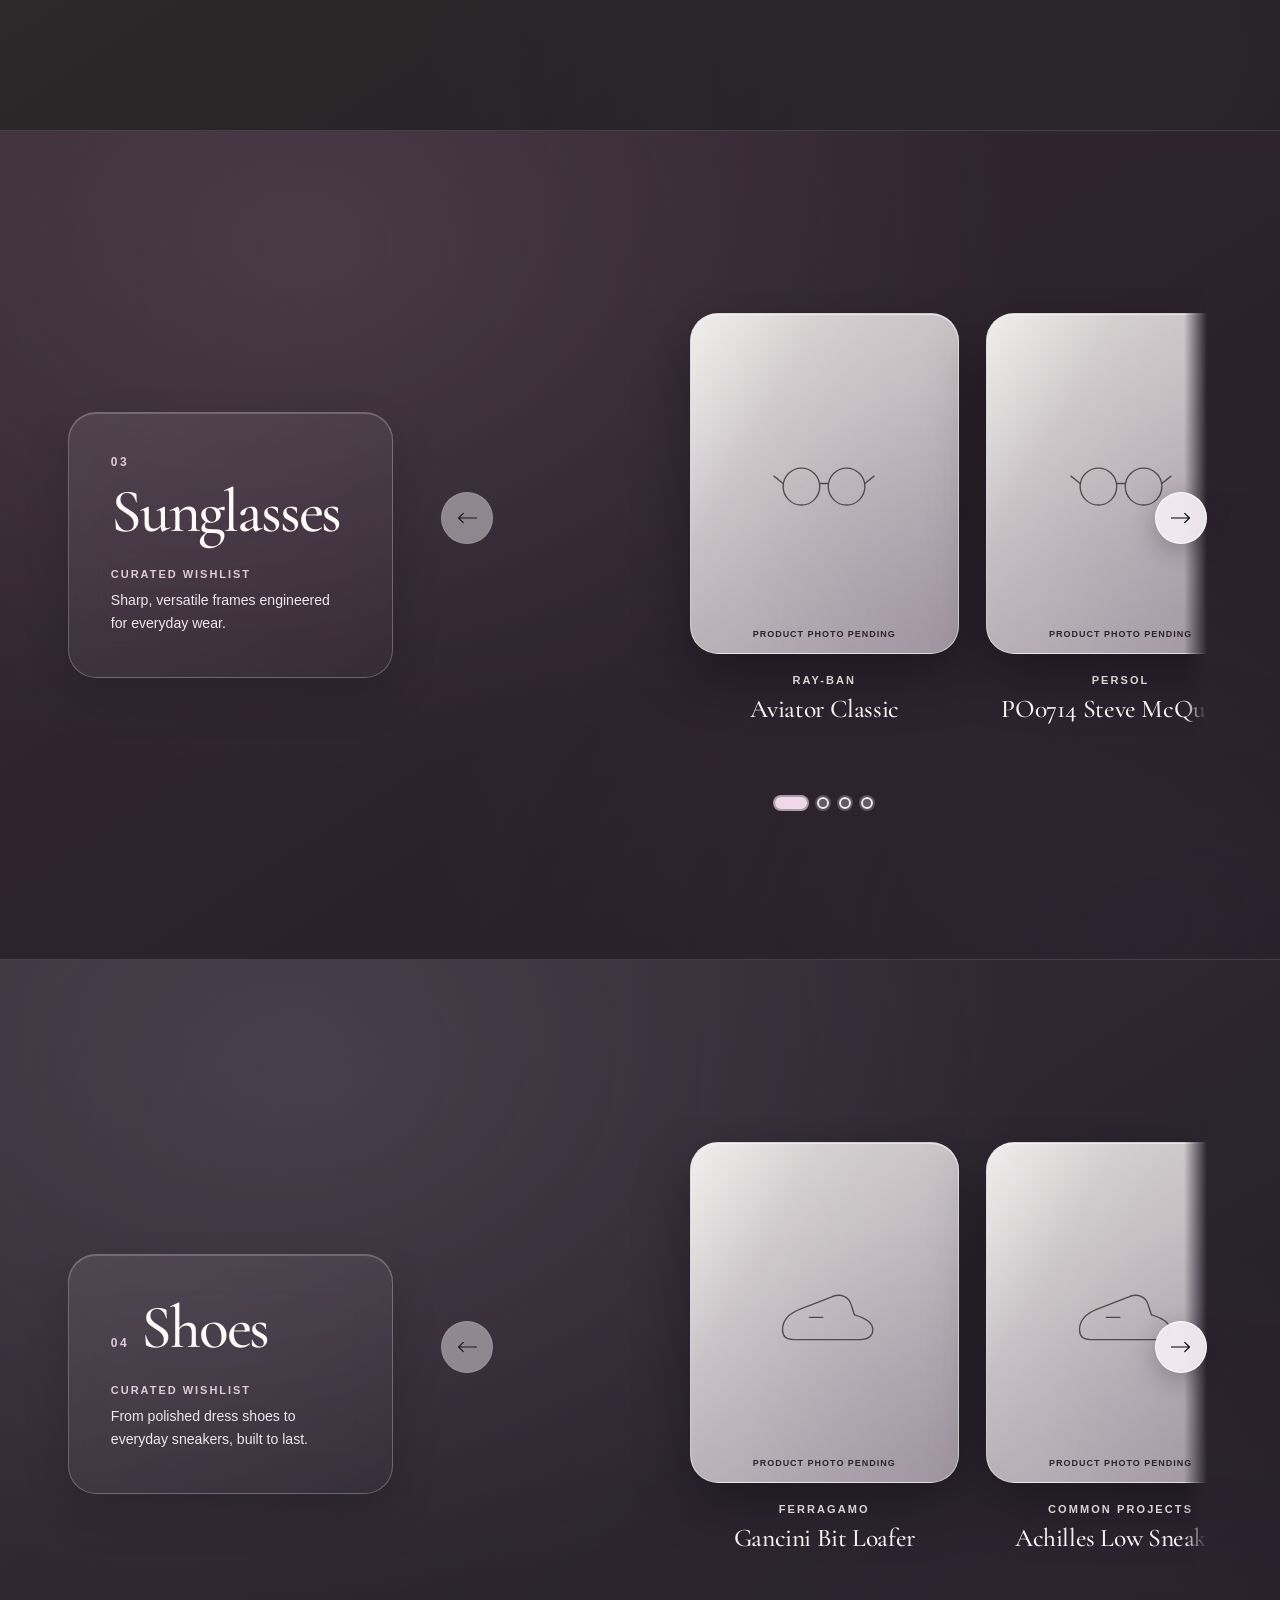
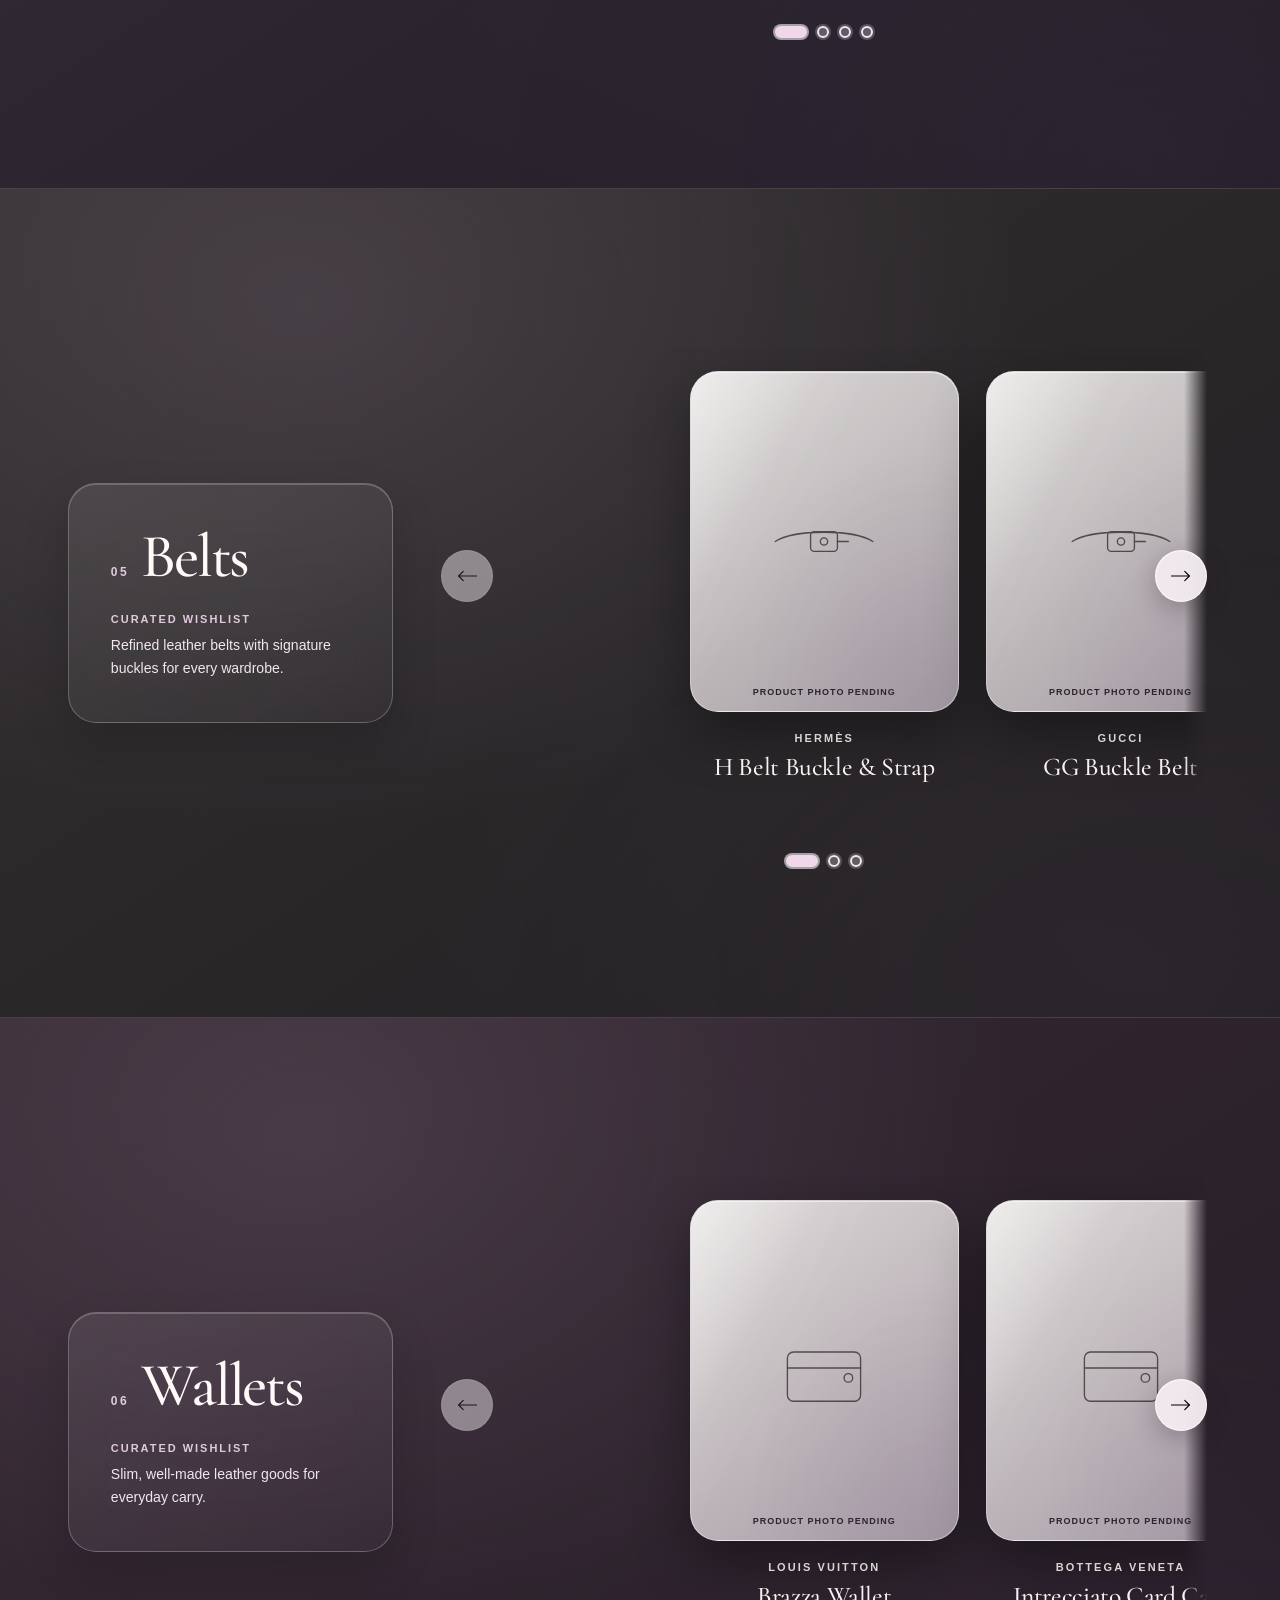
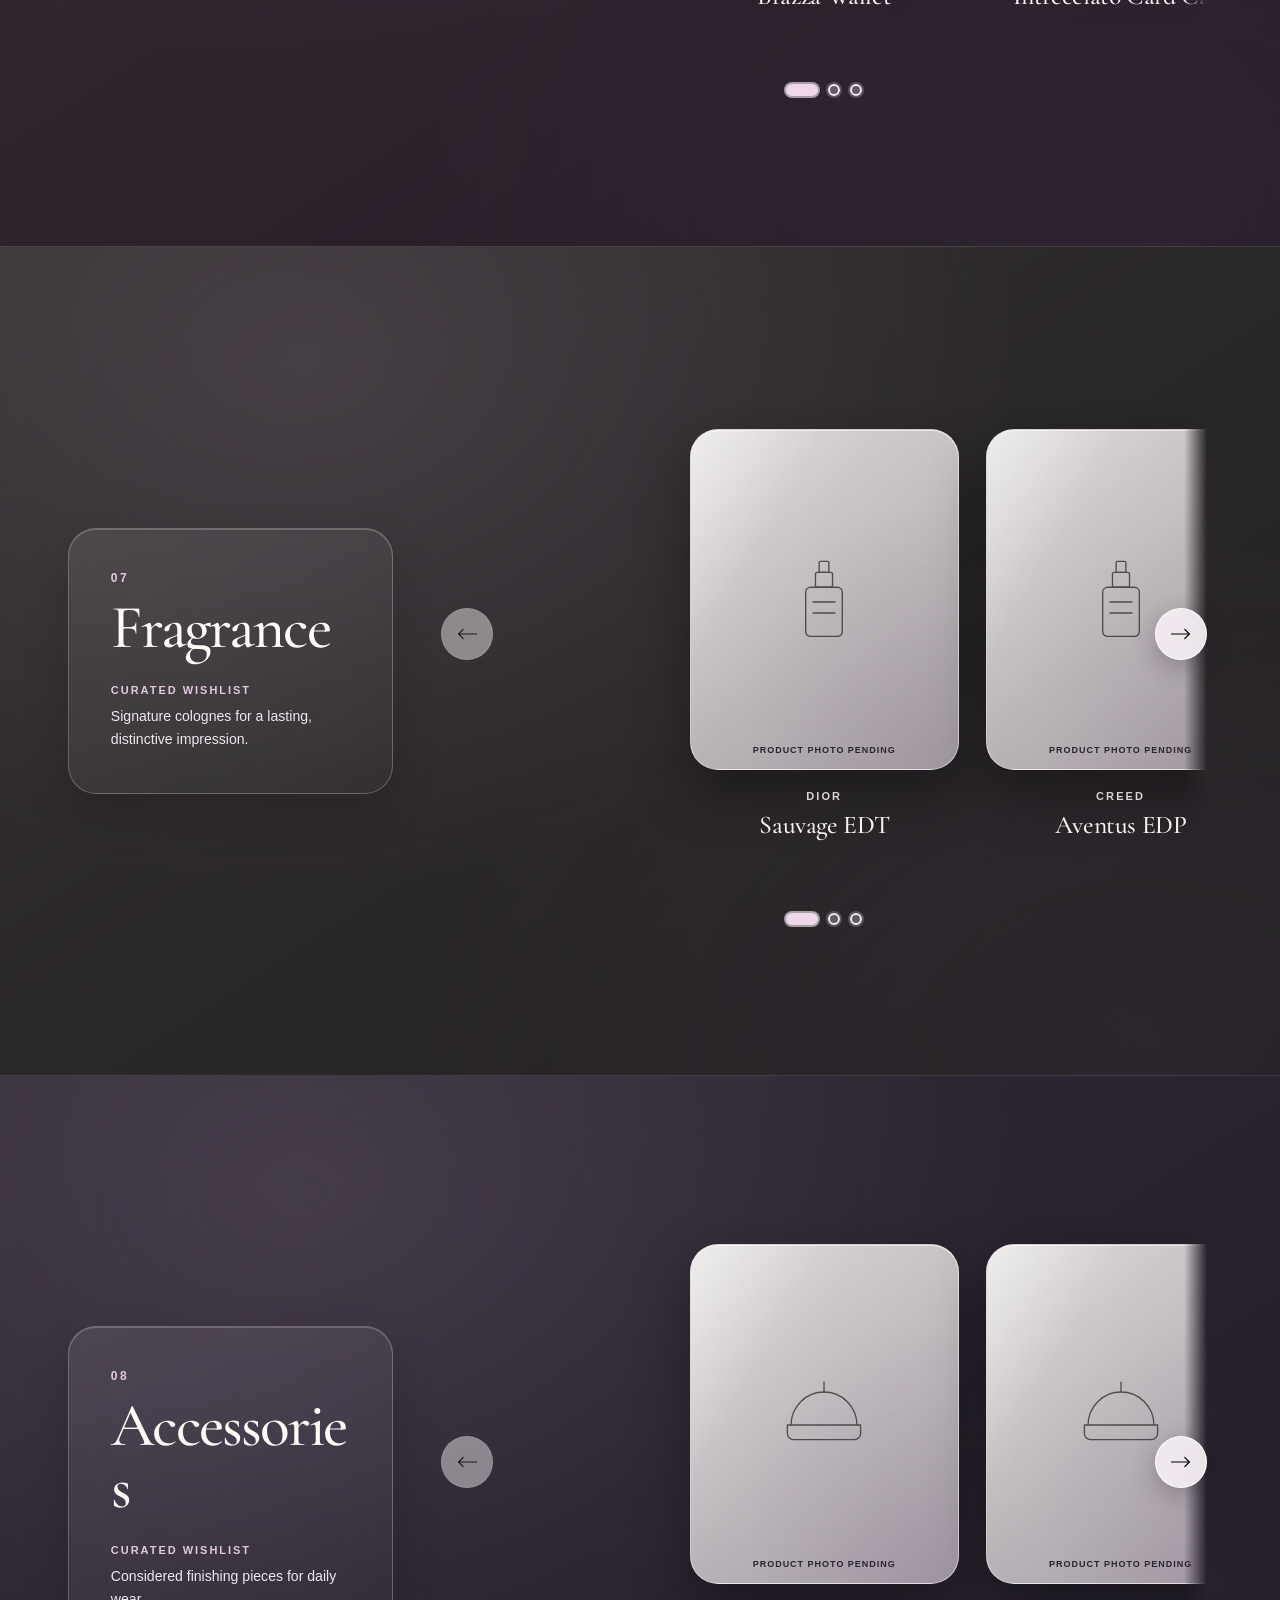
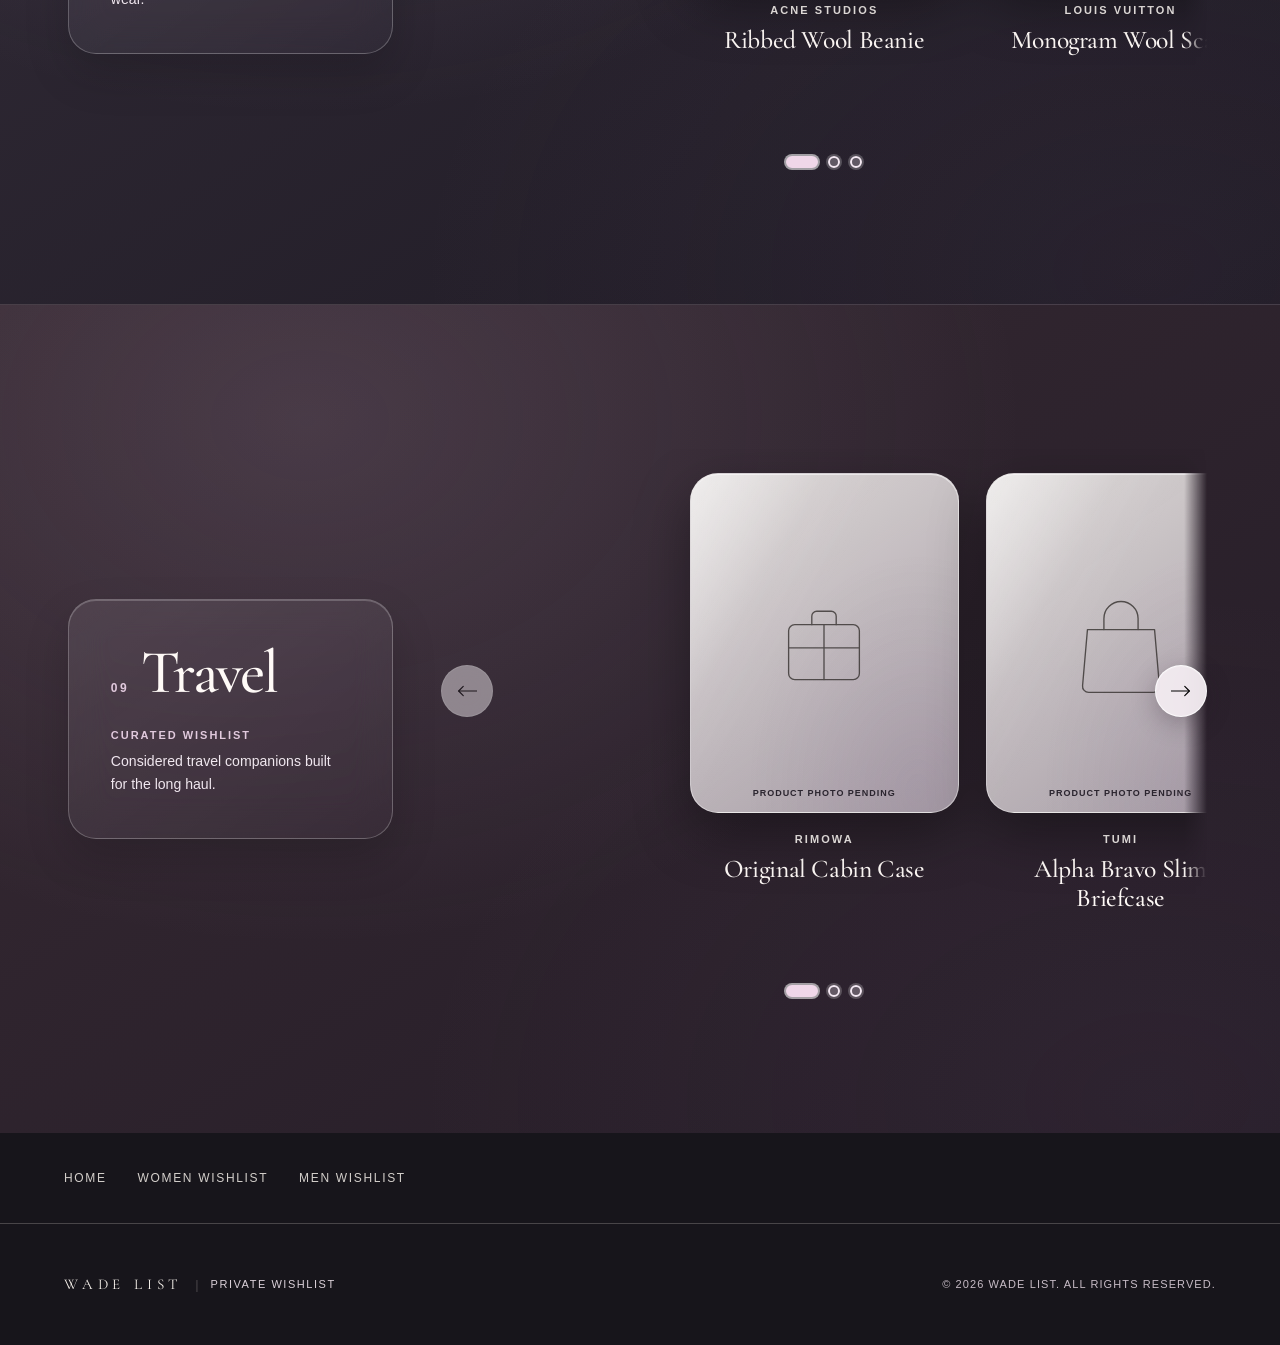
==== commit d28c3063: "Publish reliable modal close and adjusted homepage rail without stale cached assets" ====
--- a/men.html
+++ b/men.html
@@ -13,7 +13,7 @@
   <link rel="stylesheet" href="assets/css/footer.css" />
   <link rel="stylesheet" href="assets/css/wishlist-refinement.css" />
   <link rel="stylesheet" href="assets/css/liquid-luxe.css?v=20261110glass3" />
-  <link rel="stylesheet" href="assets/css/section-rail.css?v=20261110rail2" />
+  <link rel="stylesheet" href="assets/css/section-rail.css?v=20261110rail3" />
 </head>
 <body data-page="men">
   <a class="wishlist-skip" href="#main-content">Skip to wishlist</a>
@@ -51,6 +51,6 @@
     </div>
   </footer>
 
-  <script type="module" src="assets/js/main.js?v=20261110rail2"></script>
+  <script type="module" src="assets/js/main.js?v=20261110rail3"></script>
 </body>
 </html>
--- a/assets/css/section-rail.css
+++ b/assets/css/section-rail.css
@@ -428,3 +428,10 @@
     transition:none !important;
   }
 }
+
+/* Keep the homepage progress rail below the activity cards on larger screens. */
+@media(min-width:768px){
+  .wl-section-rail[data-mode="home"] {
+    top:max(calc(var(--nav-height) + 16px),30dvh);
+  }
+}
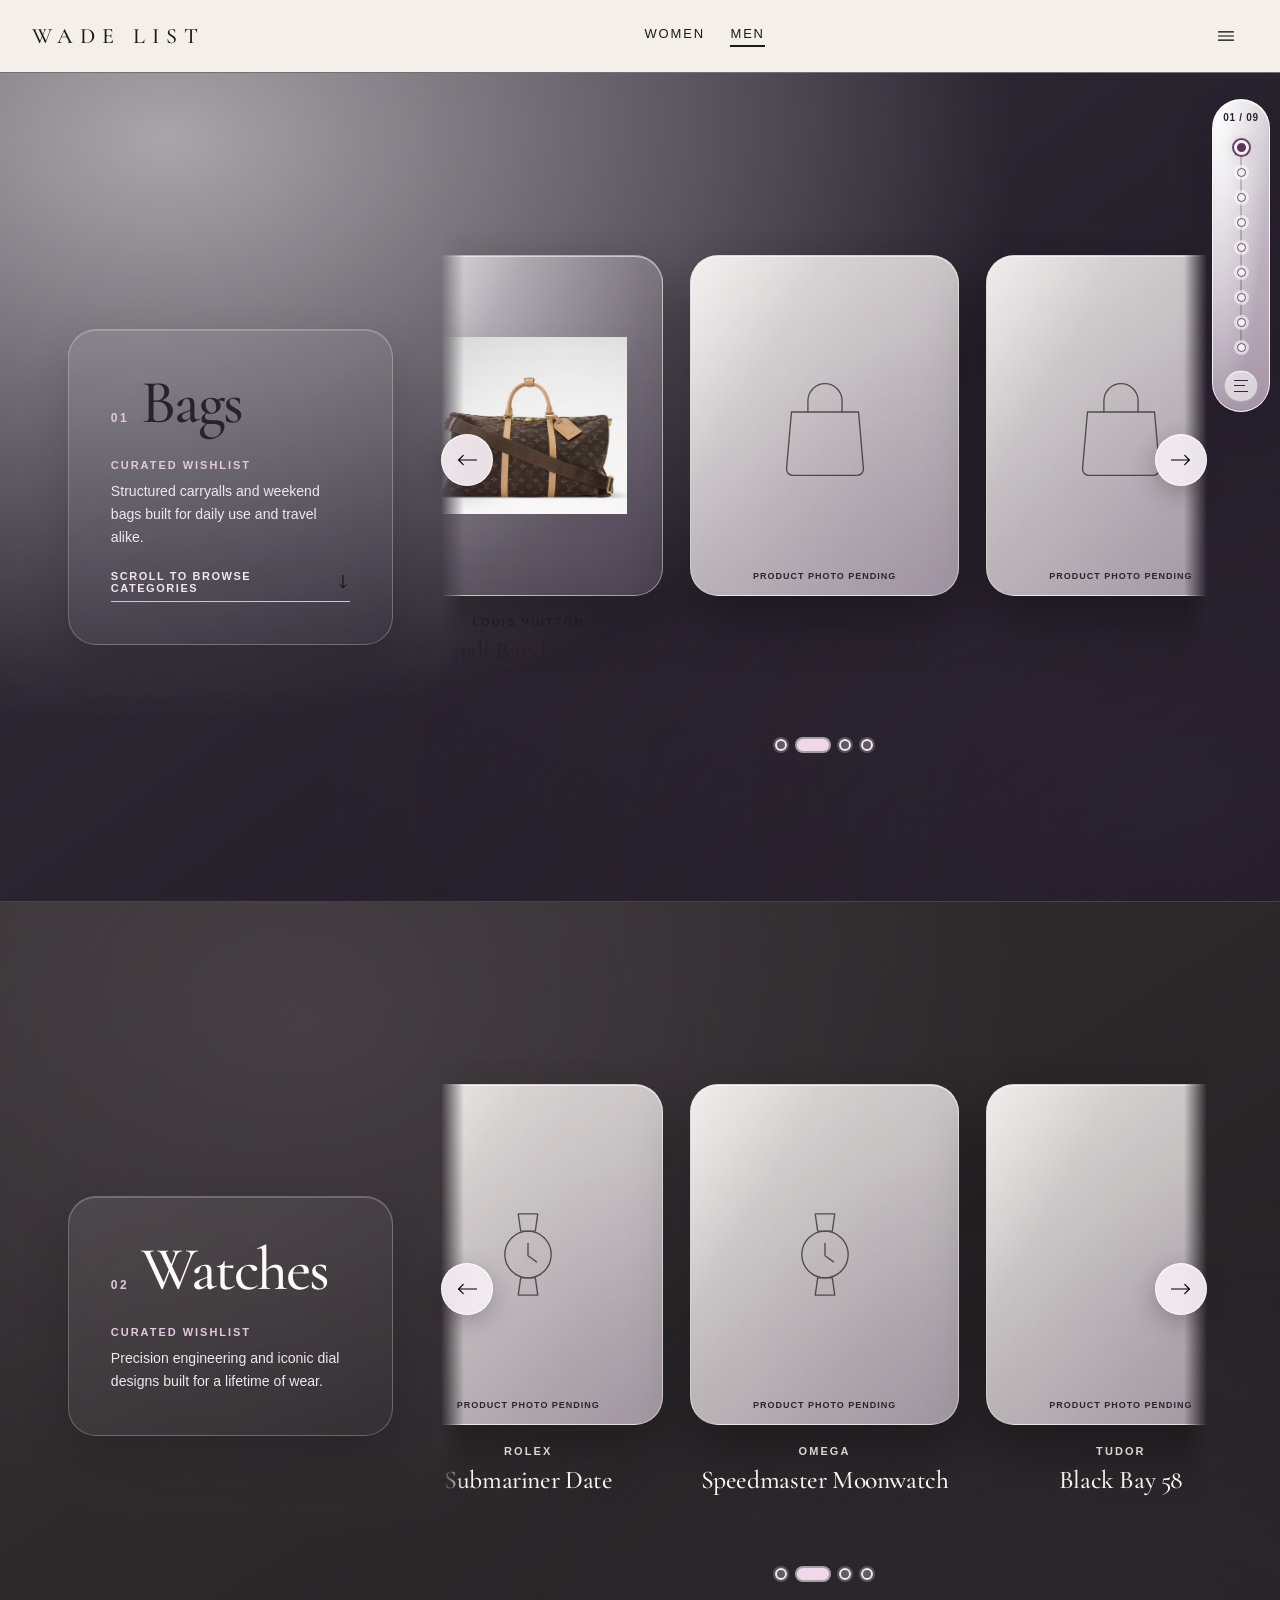
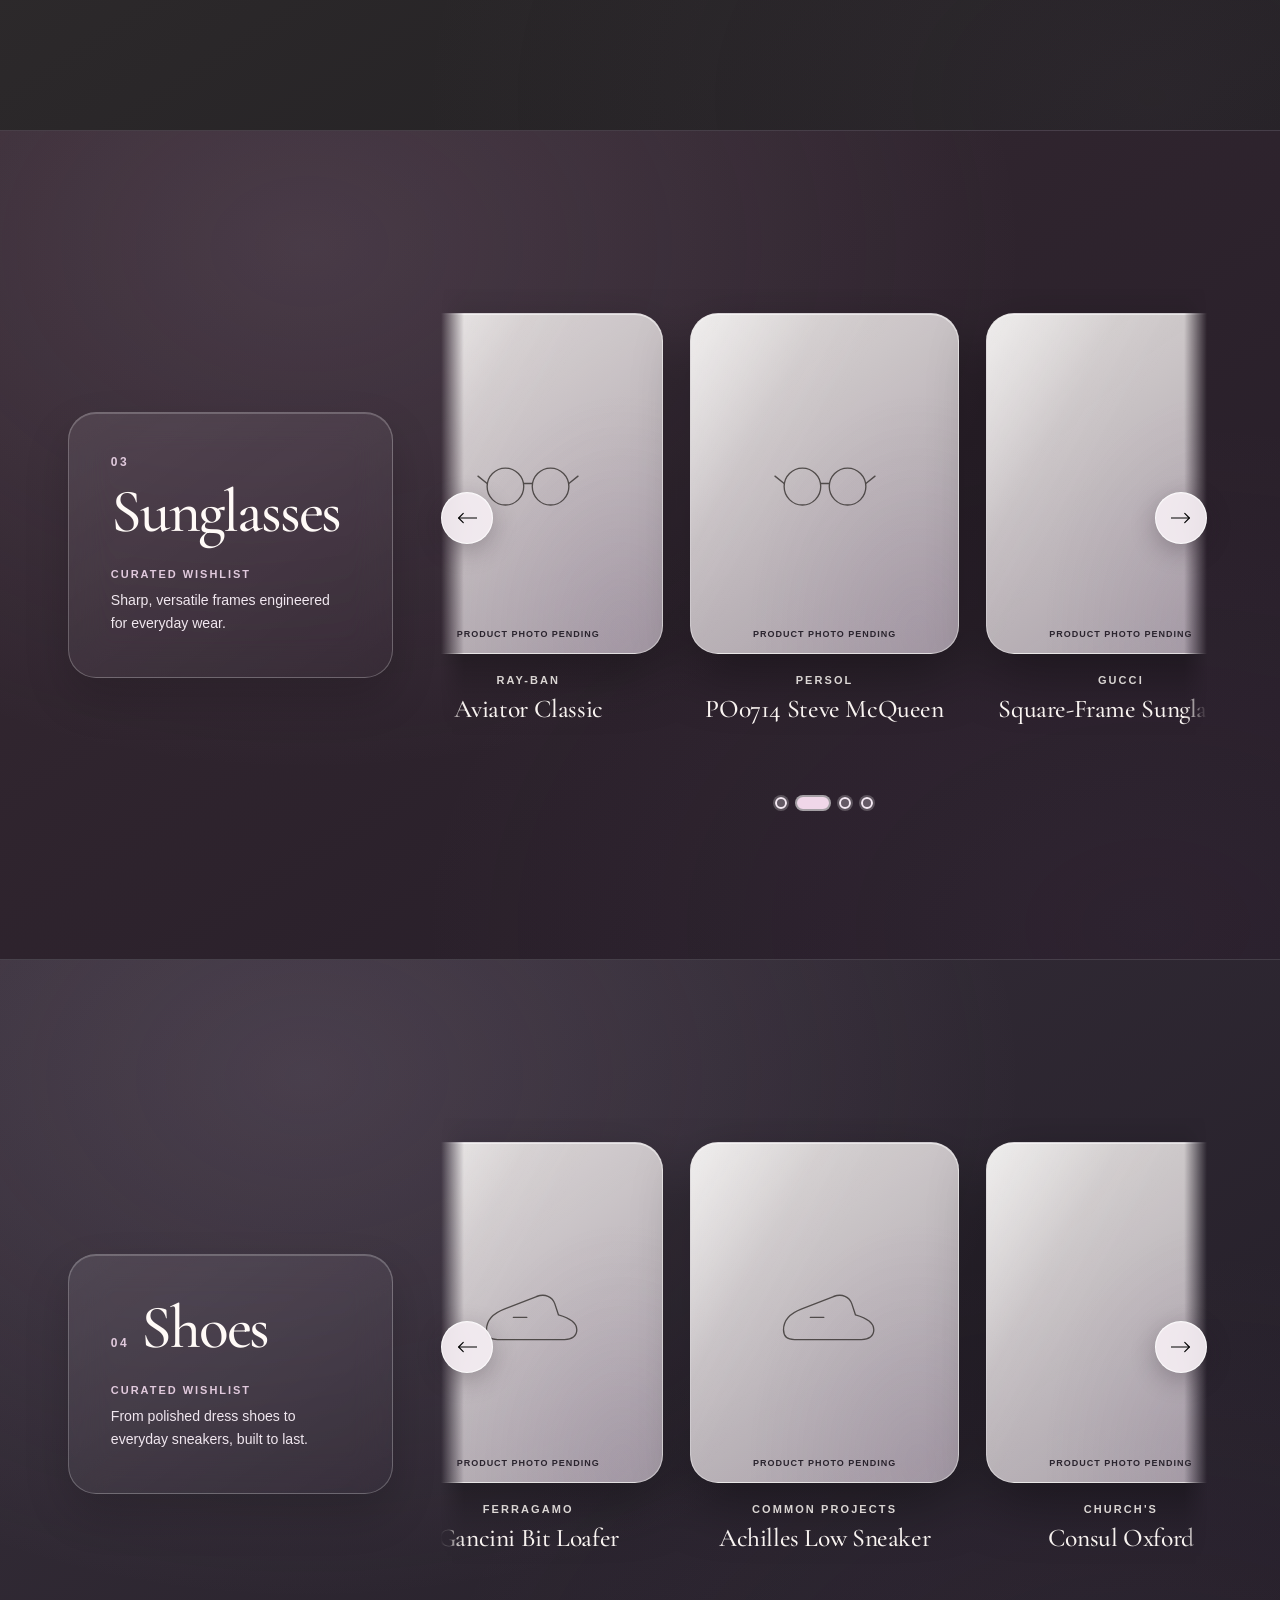
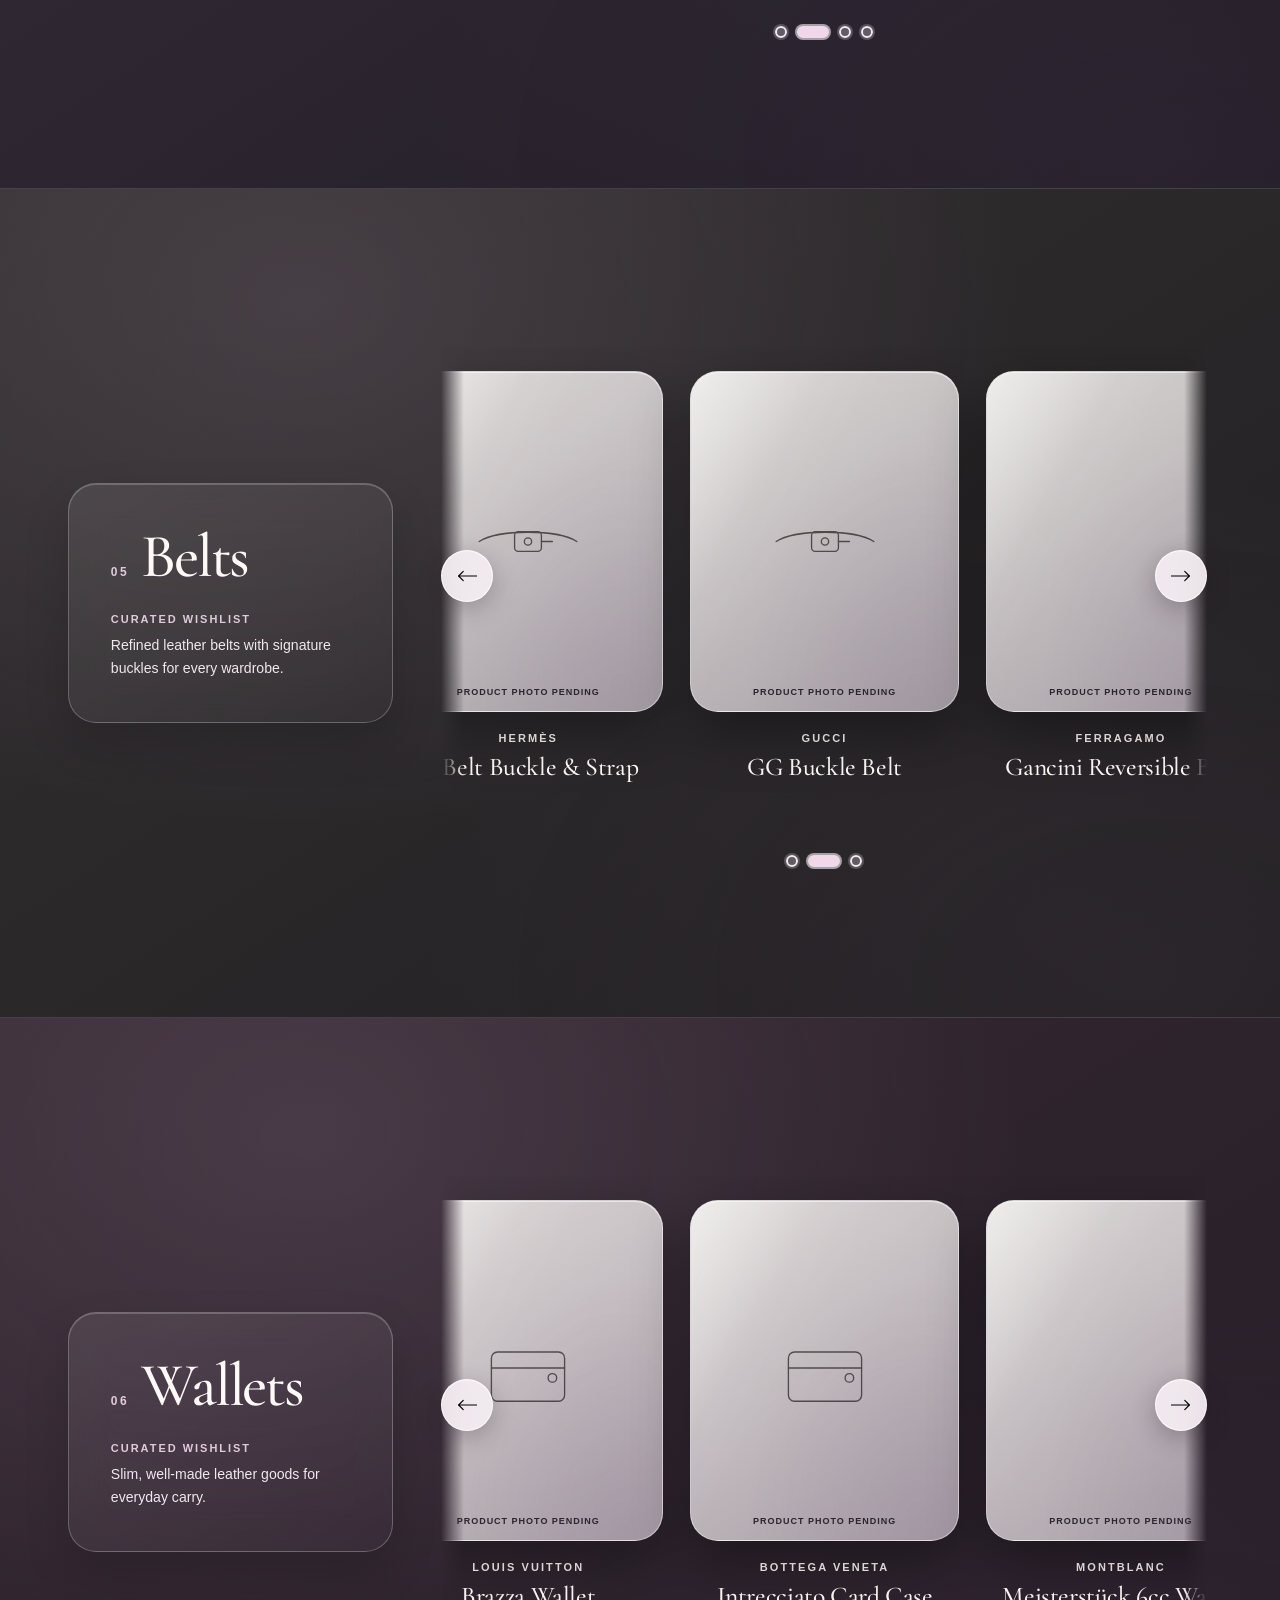
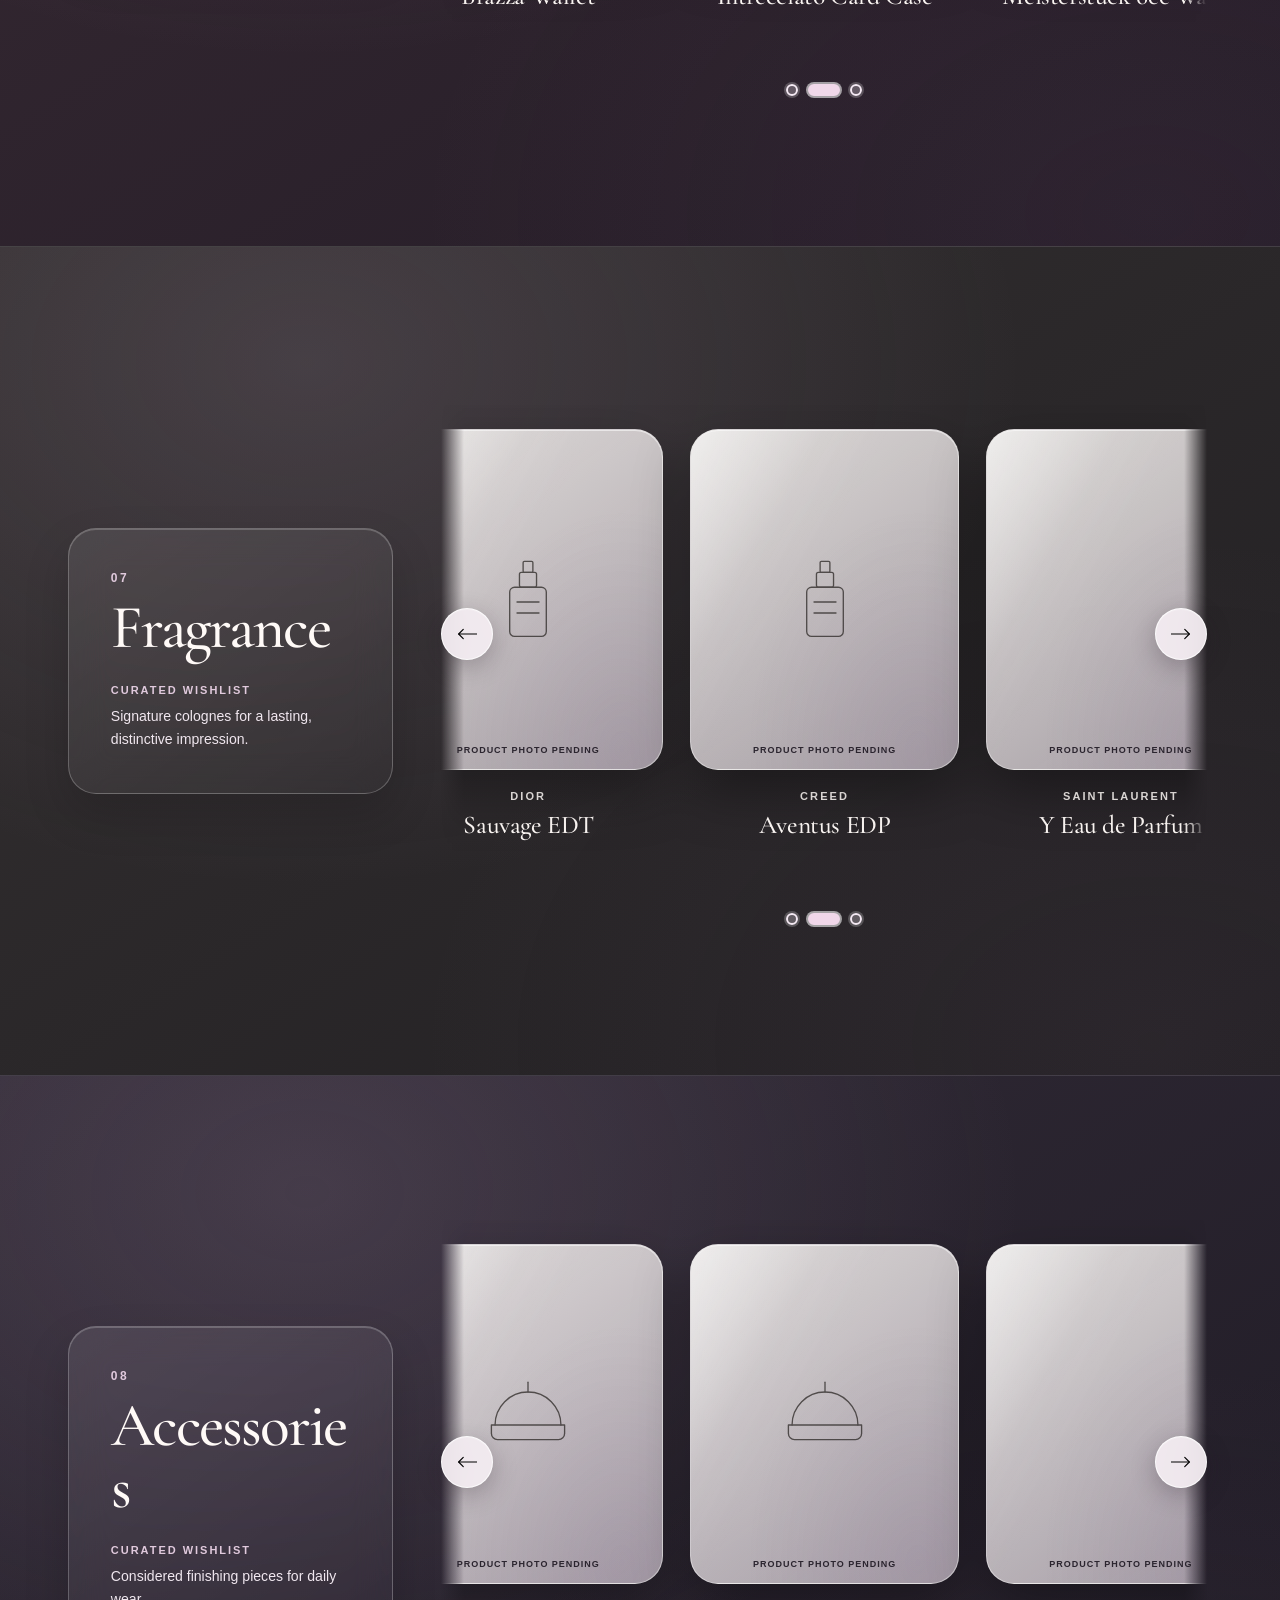
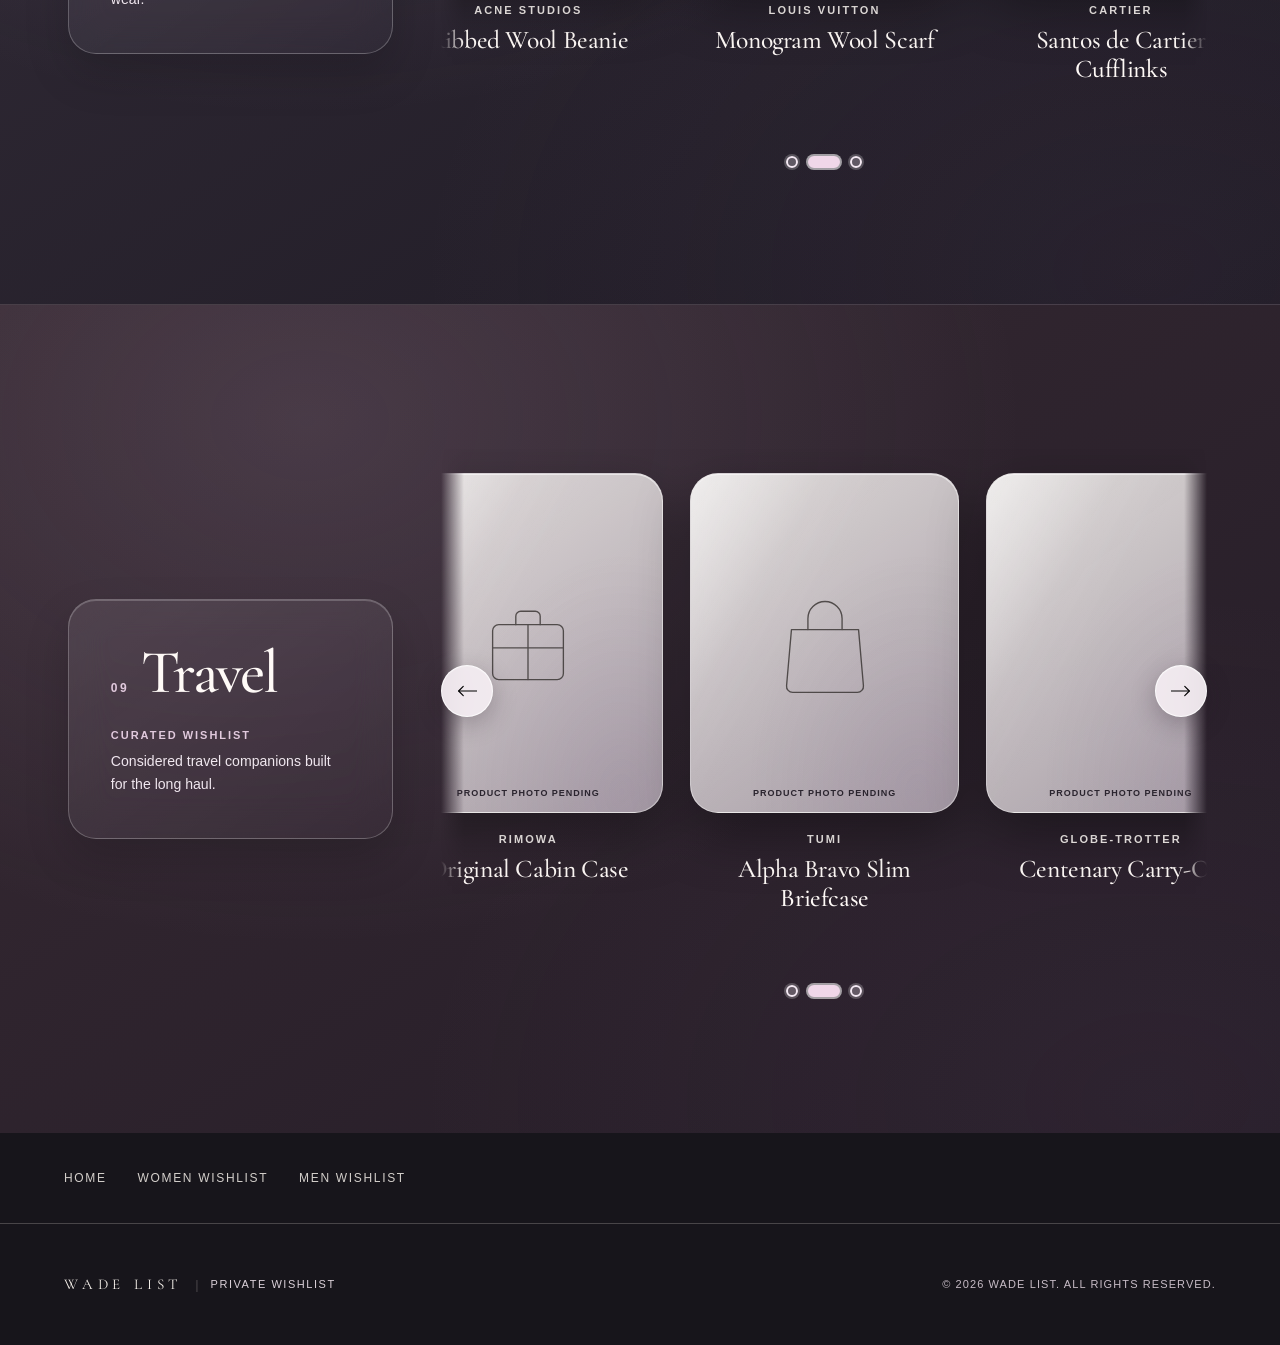
==== commit e4350db8: "Publish mobile landscape section index containment fix" ====
--- a/men.html
+++ b/men.html
@@ -13,7 +13,7 @@
   <link rel="stylesheet" href="assets/css/footer.css" />
   <link rel="stylesheet" href="assets/css/wishlist-refinement.css" />
   <link rel="stylesheet" href="assets/css/liquid-luxe.css?v=20261110glass3" />
-  <link rel="stylesheet" href="assets/css/section-rail.css?v=20261110rail3" />
+  <link rel="stylesheet" href="assets/css/section-rail.css?v=20261110rail4" />
 </head>
 <body data-page="men">
   <a class="wishlist-skip" href="#main-content">Skip to wishlist</a>
--- a/assets/css/section-rail.css
+++ b/assets/css/section-rail.css
@@ -435,3 +435,11 @@
     top:max(calc(var(--nav-height) + 16px),30dvh);
   }
 }
+
+/* Narrow-height landscape must keep the expanded section list on screen,
+   including homepage tablets whose width exceeds the phone breakpoint. */
+@media(orientation:landscape) and (max-height:520px) {
+  .wl-section-rail[data-mode="home"] {
+    top:calc(var(--nav-height) + 7px);
+  }
+}
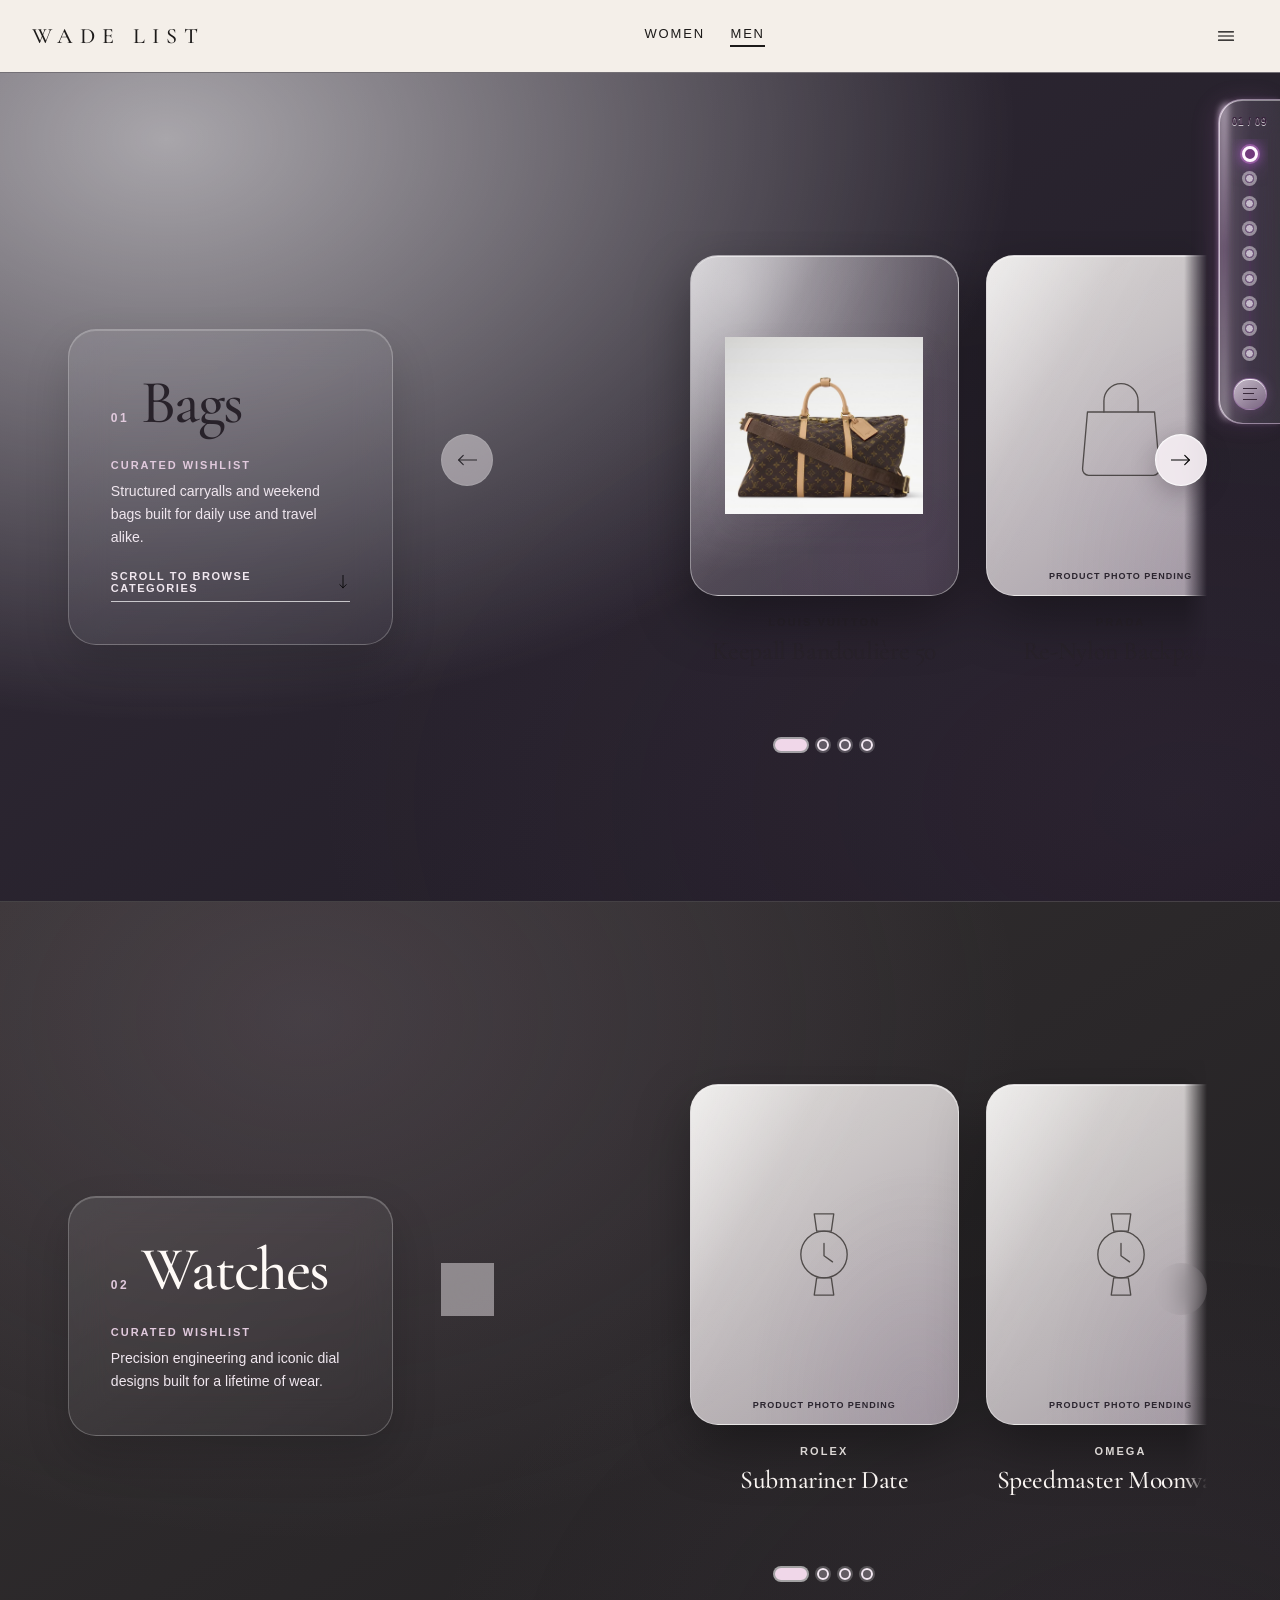
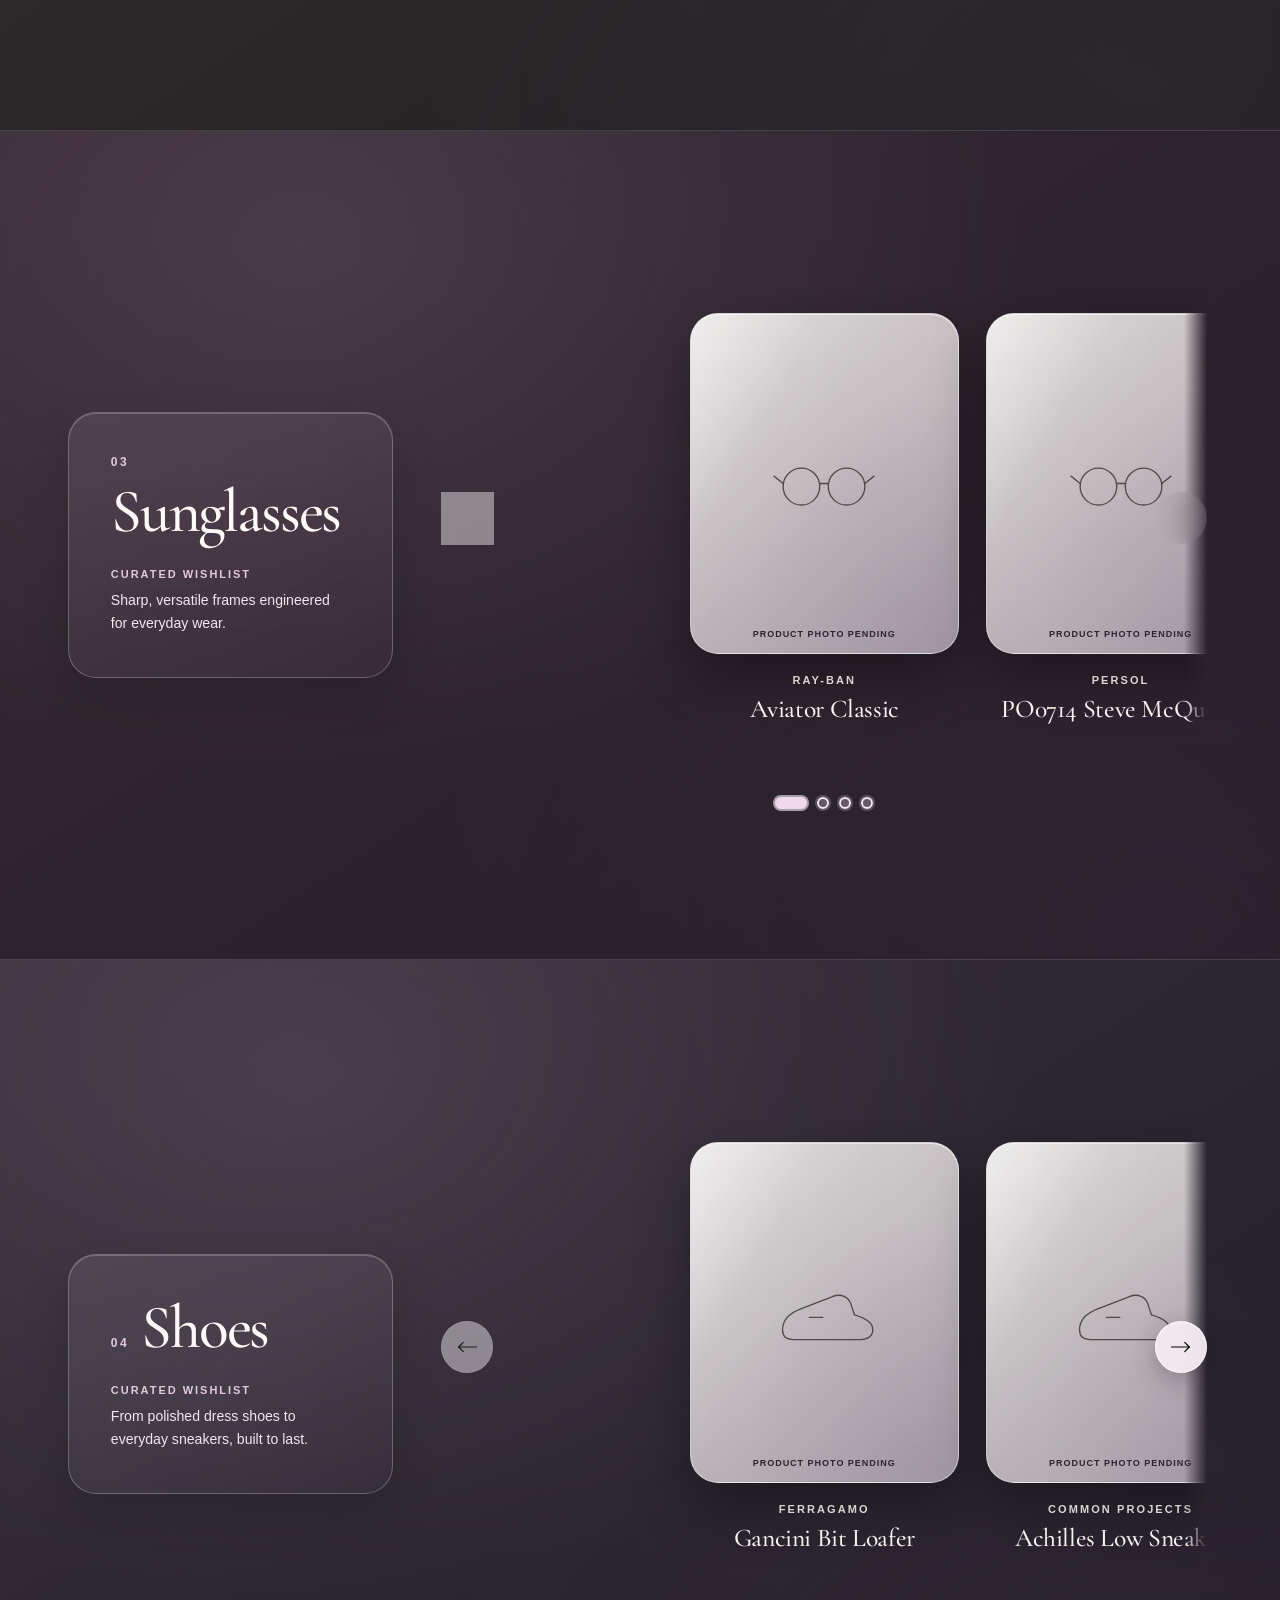
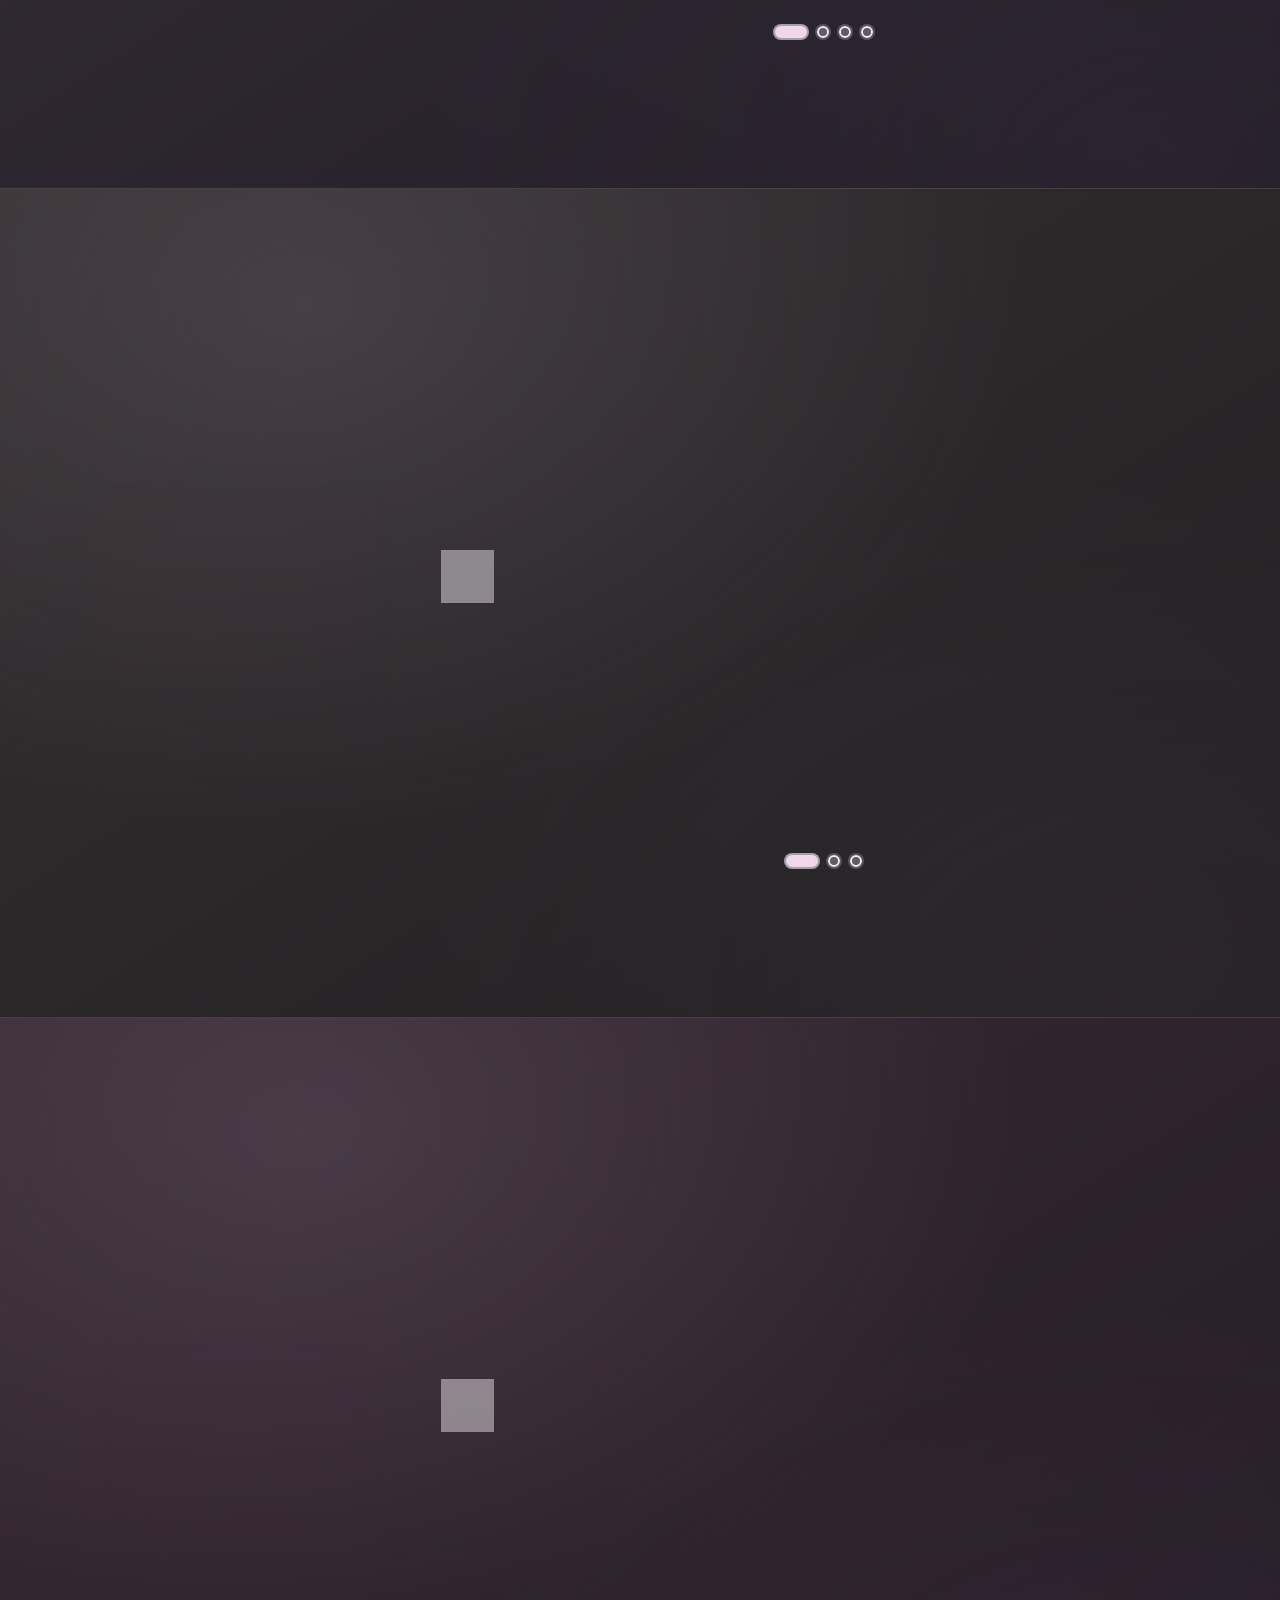
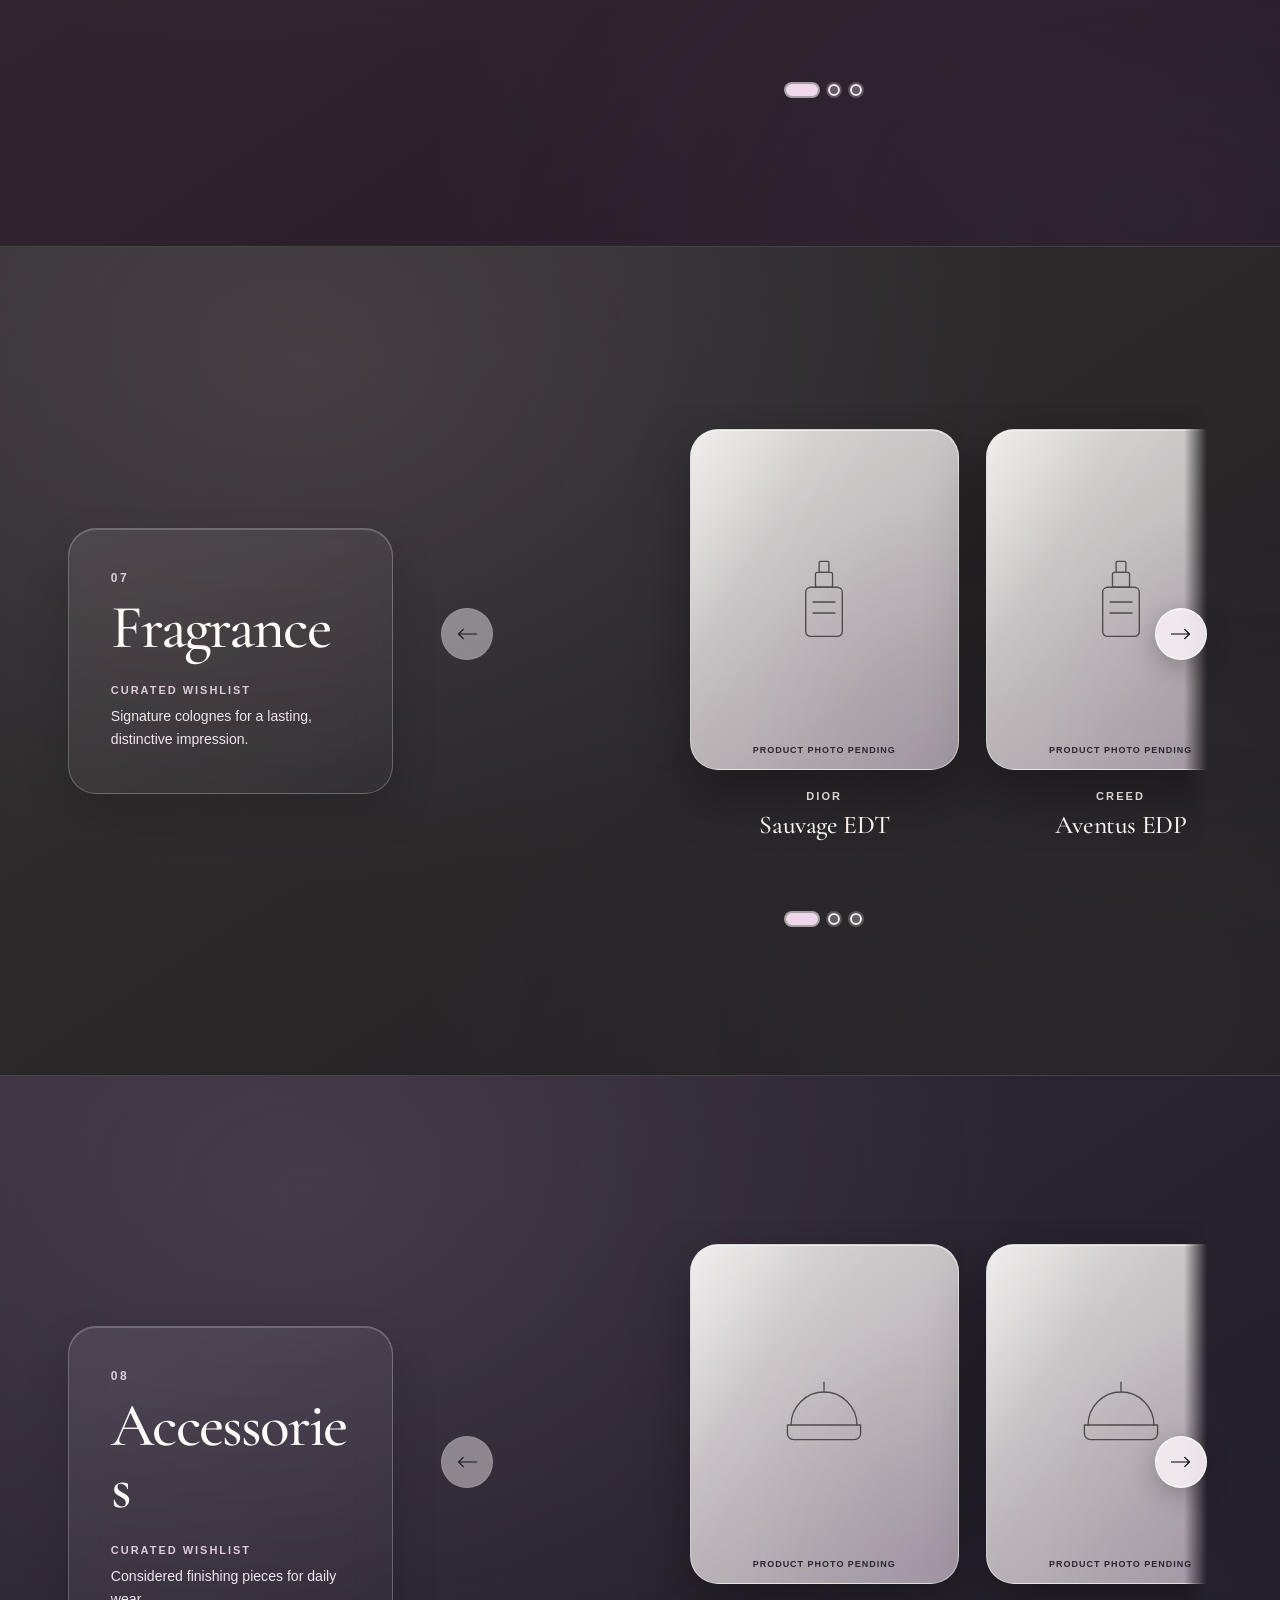
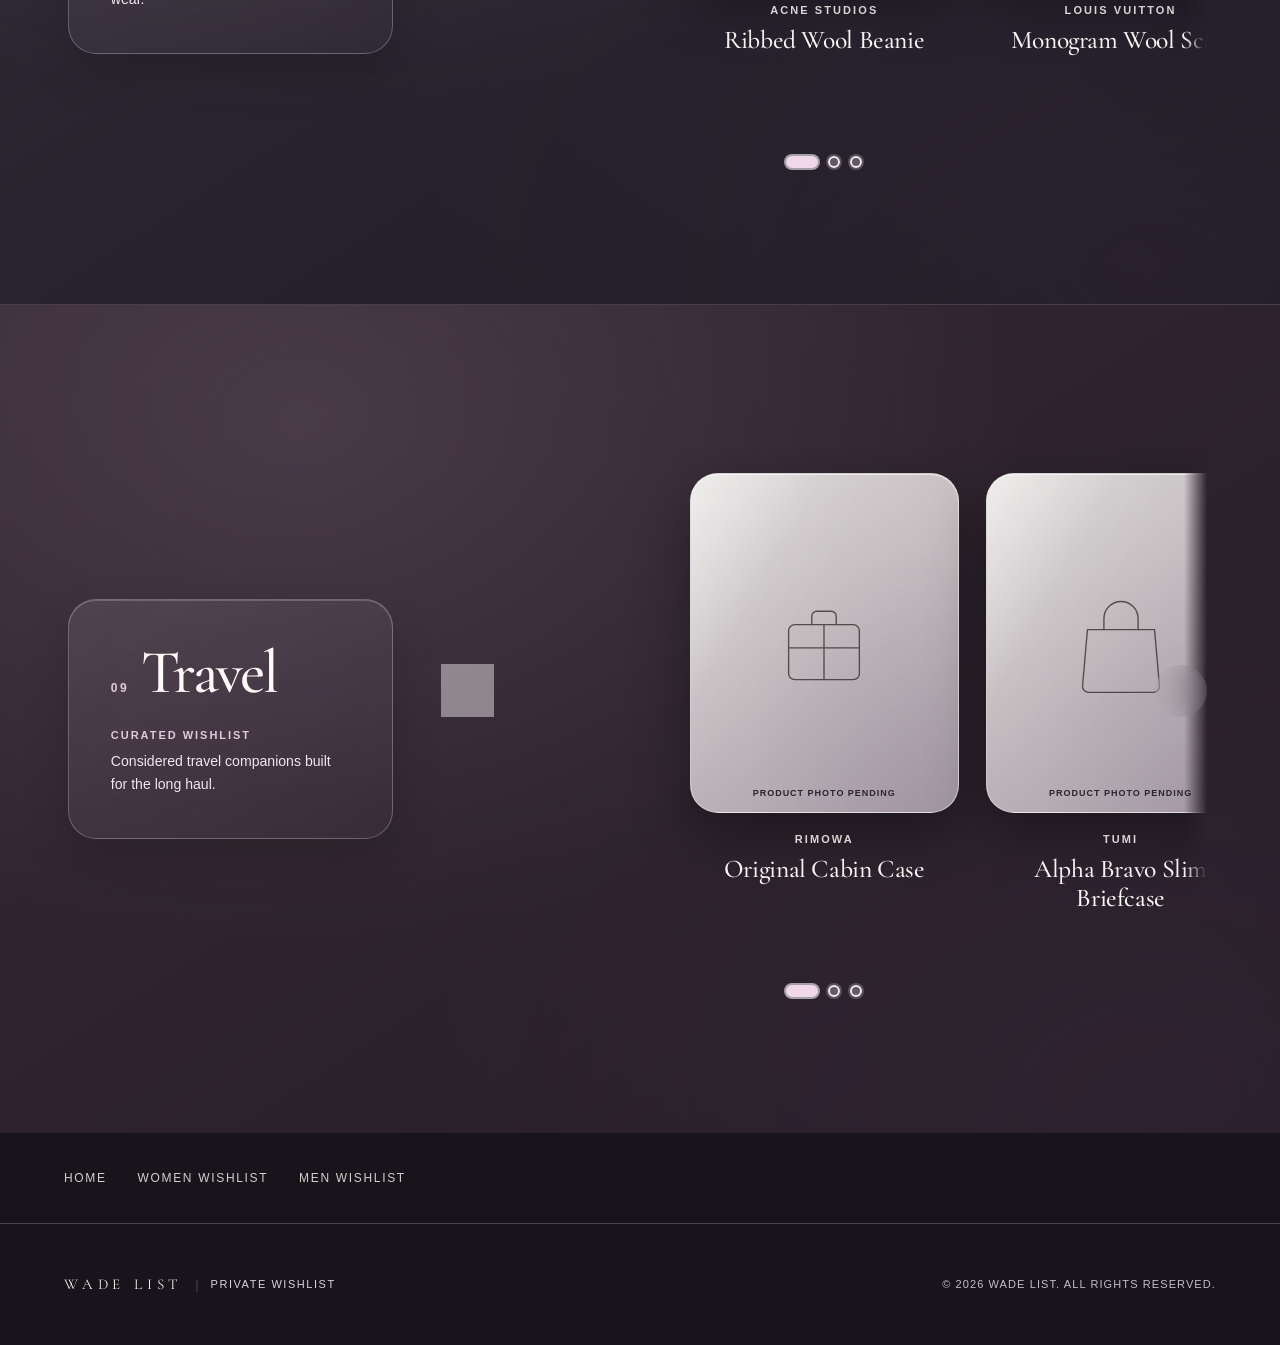
==== commit bf6b6763: "Load luminous embedded wishlist navigation refinements" ====
--- a/men.html
+++ b/men.html
@@ -13,7 +13,7 @@
   <link rel="stylesheet" href="assets/css/footer.css" />
   <link rel="stylesheet" href="assets/css/wishlist-refinement.css" />
   <link rel="stylesheet" href="assets/css/liquid-luxe.css?v=20261110glass3" />
-  <link rel="stylesheet" href="assets/css/section-rail.css?v=20261110rail4" />
+  <link rel="stylesheet" href="assets/css/section-rail.css?v=20261110polish" />
 </head>
 <body data-page="men">
   <a class="wishlist-skip" href="#main-content">Skip to wishlist</a>
@@ -51,6 +51,6 @@
     </div>
   </footer>
 
-  <script type="module" src="assets/js/main.js?v=20261110rail3"></script>
+  <script type="module" src="assets/js/main.js?v=20261110polish"></script>
 </body>
 </html>
--- a/assets/css/section-rail.css
+++ b/assets/css/section-rail.css
@@ -443,3 +443,122 @@
     top:calc(var(--nav-height) + 7px);
   }
 }
+
+/* Etched edge navigation | liquid light, no floating white capsule.
+   The rail belongs to the collection glass, not the home cover. */
+.wl-section-rail[data-mode="home"] { display:none !important; }
+.wl-section-rail[data-mode="collections"] {
+  right:0 !important;
+  width:clamp(48px,5vw,62px) !important;
+  max-height:calc(100dvh - var(--nav-height) - 22px) !important;
+}
+.wl-section-rail[data-mode="collections"] .wl-section-rail__compact {
+  padding:15px 6px 13px;
+  gap:10px;
+  border-radius:24px 0 0 24px !important;
+  border:1px solid rgba(247,220,252,.48) !important;
+  border-right:0 !important;
+  background:
+    linear-gradient(90deg,rgba(243,218,242,.28),rgba(239,219,247,.12) 53%,rgba(252,247,252,.09)) !important;
+  -webkit-backdrop-filter:blur(18px) saturate(138%) !important;
+  backdrop-filter:blur(18px) saturate(138%) !important;
+  box-shadow:
+    inset 1px 0 0 rgba(255,247,255,.68),
+    inset 0 1px 0 rgba(255,255,255,.42),
+    -7px 0 22px rgba(180,100,175,.14),
+    -1px 0 5px rgba(240,181,248,.2) !important;
+}
+.wl-section-rail[data-mode="collections"] .wl-section-rail__compact::before {
+  inset:2px auto 2px 0;
+  width:10px;
+  height:auto;
+  border-radius:22px 0 0 22px;
+  background:linear-gradient(180deg,
+    rgba(253,238,255,.45),rgba(197,130,211,.16) 46%,rgba(255,255,255,.25));
+  filter:blur(3px);
+}
+.wl-section-rail[data-mode="collections"] .wl-section-rail__current {
+  color:#39223d;
+  font-weight:900;
+  text-shadow:0 1px 0 rgba(255,255,255,.72);
+}
+.wl-section-rail[data-mode="collections"] .wl-section-rail__spine::before {
+  width:2px;
+  background:rgba(94,53,105,.35) !important;
+  box-shadow:0 0 10px rgba(183,103,211,.35);
+}
+.wl-section-rail[data-mode="collections"] .wl-section-rail__spine::after {
+  left:calc(50% - 1px);
+  width:2px;
+  background:linear-gradient(180deg,#67456b,#b76bc0,#70467a) !important;
+  box-shadow:0 0 7px rgba(206,118,222,.84),0 0 16px rgba(181,103,217,.38);
+}
+.wl-section-rail[data-mode="collections"] .wl-section-rail__dot {
+  background:rgba(247,240,249,.72);
+  border:1px solid #684775;
+  box-shadow:0 0 0 3px rgba(255,251,255,.45);
+}
+.wl-section-rail[data-mode="collections"] .wl-section-rail__point[data-state="complete"] .wl-section-rail__dot {
+  background:#9d6da8;
+  border-color:#815389;
+  box-shadow:0 0 0 2px rgba(255,251,255,.55),0 0 5px rgba(184,105,209,.32);
+}
+.wl-section-rail[data-mode="collections"] .wl-section-rail__point[data-state="current"] .wl-section-rail__dot {
+  width:16px;
+  height:16px;
+  background:#713a7c;
+  border:3px solid #fff7ff;
+  box-shadow:0 0 0 2px #955ca0,0 0 12px rgba(173,86,207,.95),0 0 23px rgba(182,110,210,.57);
+}
+.wl-section-rail[data-mode="collections"] .wl-section-rail__expand {
+  background:linear-gradient(150deg,rgba(251,239,252,.69),rgba(212,175,220,.4)) !important;
+  border-color:rgba(138,88,155,.45);
+  box-shadow:inset 0 1px rgba(255,255,255,.88),0 0 12px rgba(200,132,217,.22);
+}
+.wl-section-rail[data-mode="collections"] .wl-section-rail__expand:is(:hover,:focus-visible){
+  background:rgba(255,245,255,.94) !important;
+  box-shadow:inset 0 1px rgba(255,255,255,.96),0 0 20px rgba(182,99,201,.43);
+}
+.wl-section-rail[data-mode="collections"] .wl-section-rail__panel {
+  right:8px !important;
+  border:1px solid rgba(252,237,255,.82);
+  background:
+    radial-gradient(ellipse at 5% 0%,rgba(255,255,255,.93),transparent 64%),
+    linear-gradient(138deg,rgba(244,227,246,.91),rgba(229,205,237,.83) 63%,rgba(238,225,242,.9)) !important;
+  -webkit-backdrop-filter:blur(35px) saturate(160%) !important;
+  backdrop-filter:blur(35px) saturate(160%) !important;
+  box-shadow:
+    inset 0 1px 0 rgba(255,255,255,.95),
+    inset 1px 0 0 rgba(255,255,255,.68),
+    0 0 0 1px rgba(174,122,192,.18),
+    -11px 0 35px rgba(190,105,213,.25),
+    0 24px 78px rgba(32,17,37,.33) !important;
+}
+.wl-section-rail[data-mode="collections"] .wl-section-rail__panel-title {
+  color:#4b2850;
+  text-shadow:0 1px 0 rgba(255,255,255,.6);
+}
+.wl-section-rail[data-mode="collections"] .wl-section-rail__list li[data-state="current"] .wl-section-rail__item{
+  background:linear-gradient(110deg,#744783,#4d305c) !important;
+  box-shadow:inset 0 1px 0 rgba(255,255,255,.25),0 0 19px rgba(135,66,171,.22);
+  border:1px solid rgba(252,222,255,.4);
+}
+.wl-section-rail[data-mode="collections"] .wl-section-rail__remaining {
+  color:#593a62;
+  border-top-color:rgba(103,61,116,.21);
+}
+@media(max-width:767px){
+  .wl-section-rail[data-mode="collections"] {
+    width:43px !important;
+    right:0 !important;
+  }
+  .wl-section-rail[data-mode="collections"] .wl-section-rail__compact {
+    padding:11px 3px 9px;
+    gap:5px;
+    border-radius:21px 0 0 21px !important;
+  }
+  .wl-section-rail[data-mode="collections"] .wl-section-rail__panel {right:5px !important}
+}
+@media(prefers-reduced-motion:reduce) {
+  .wl-section-rail[data-mode="collections"] * {animation:none !important}
+}
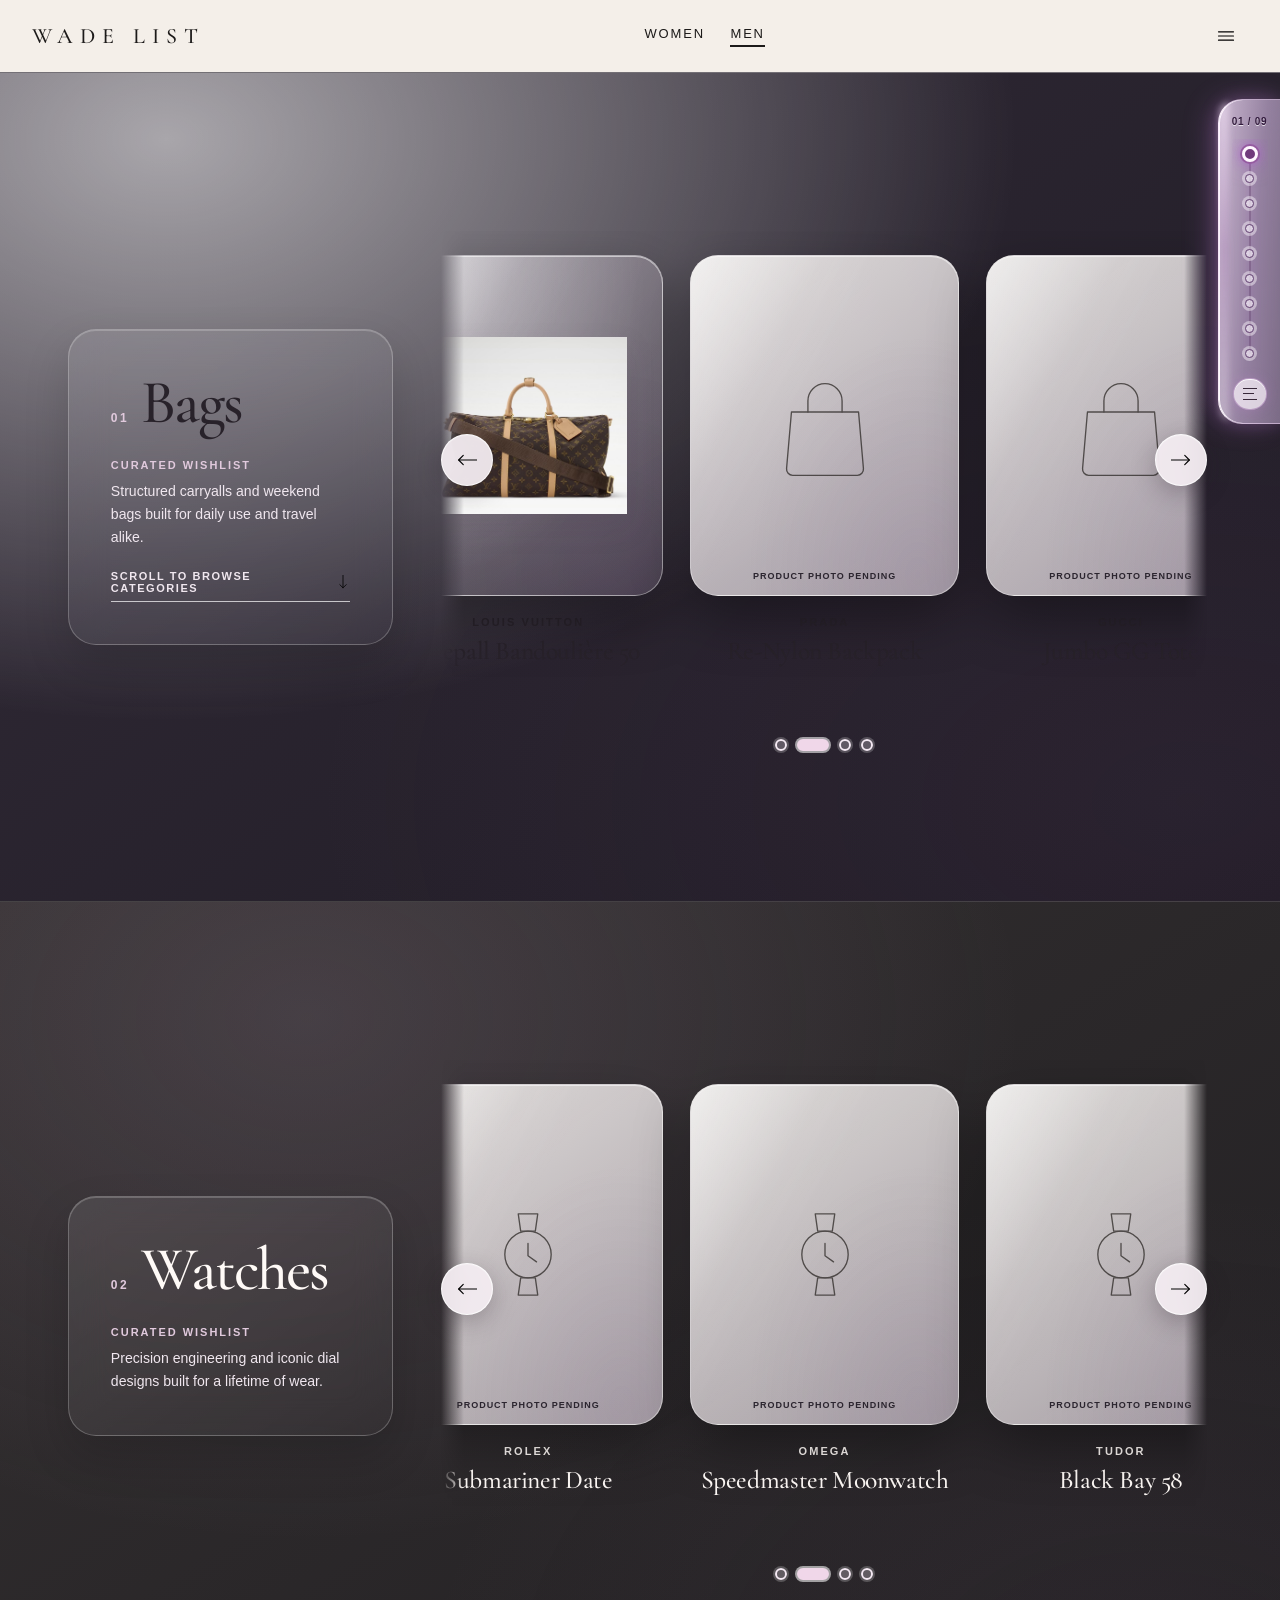
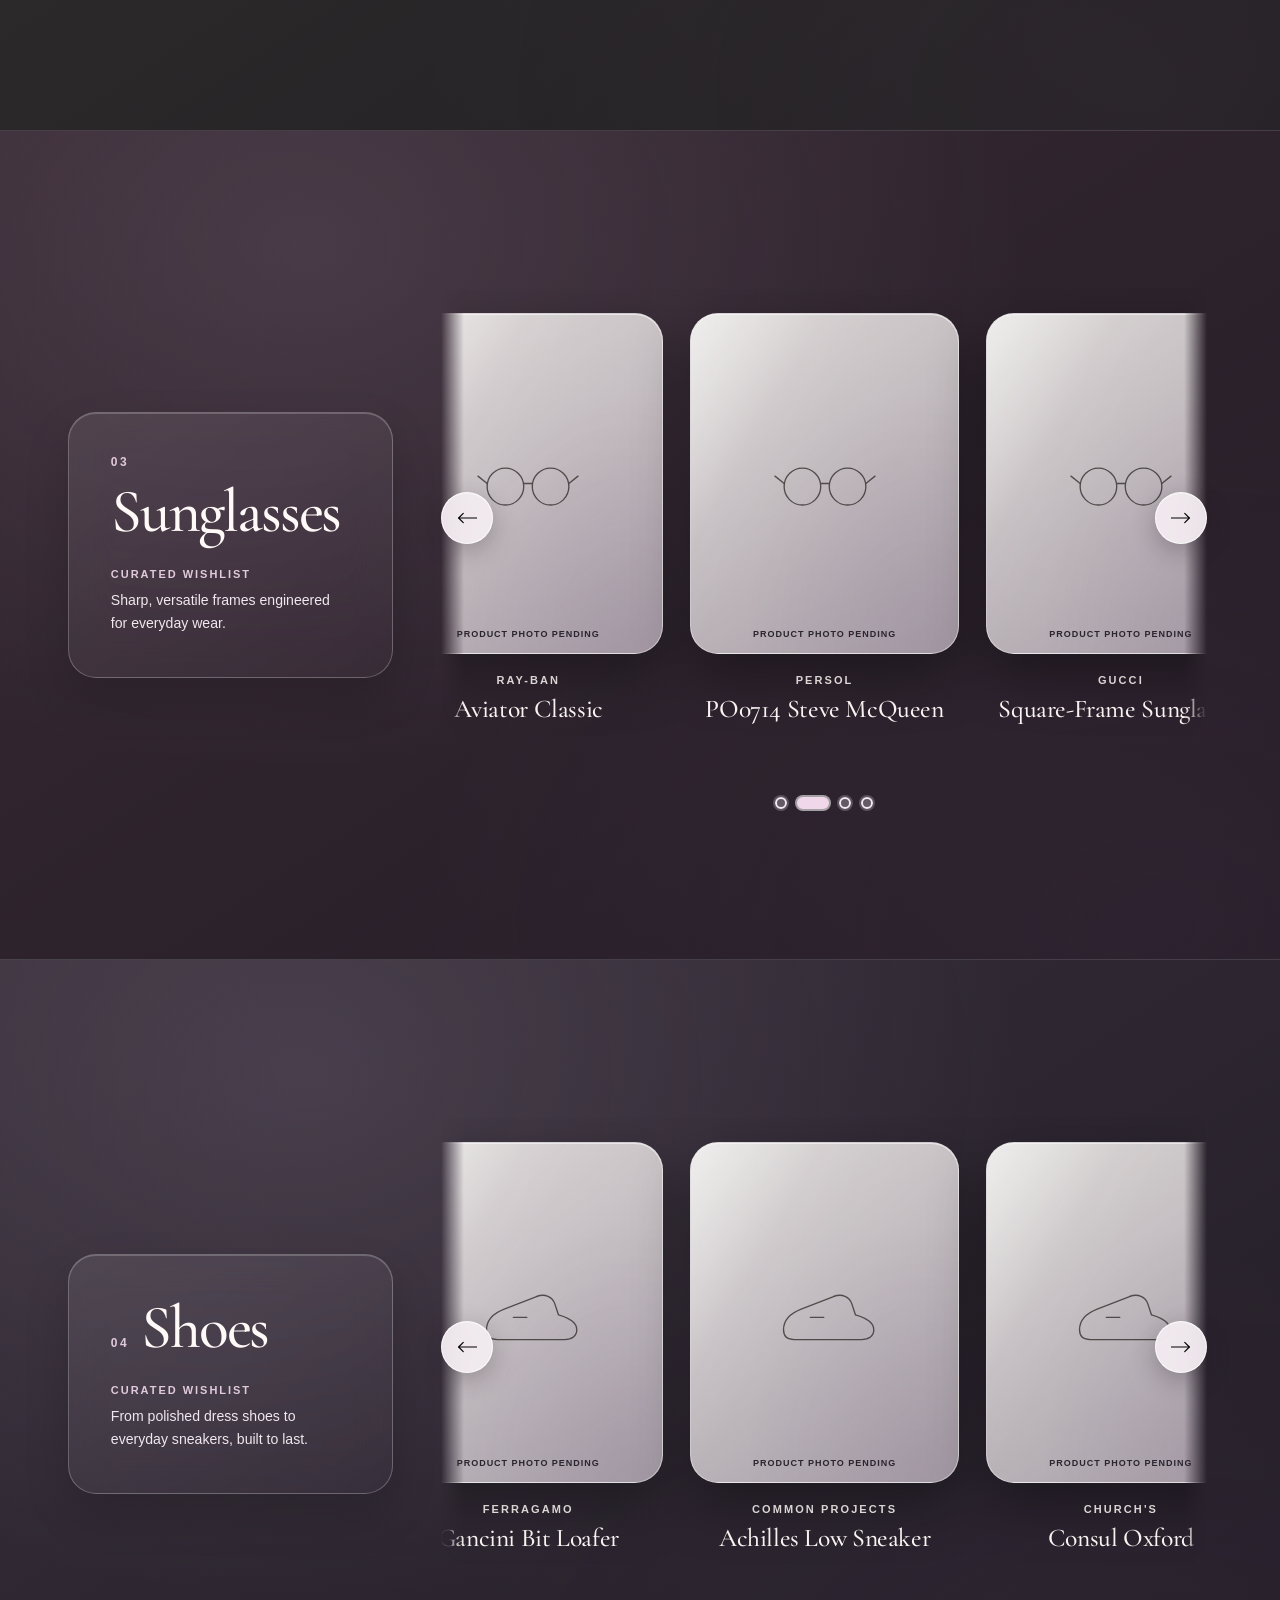
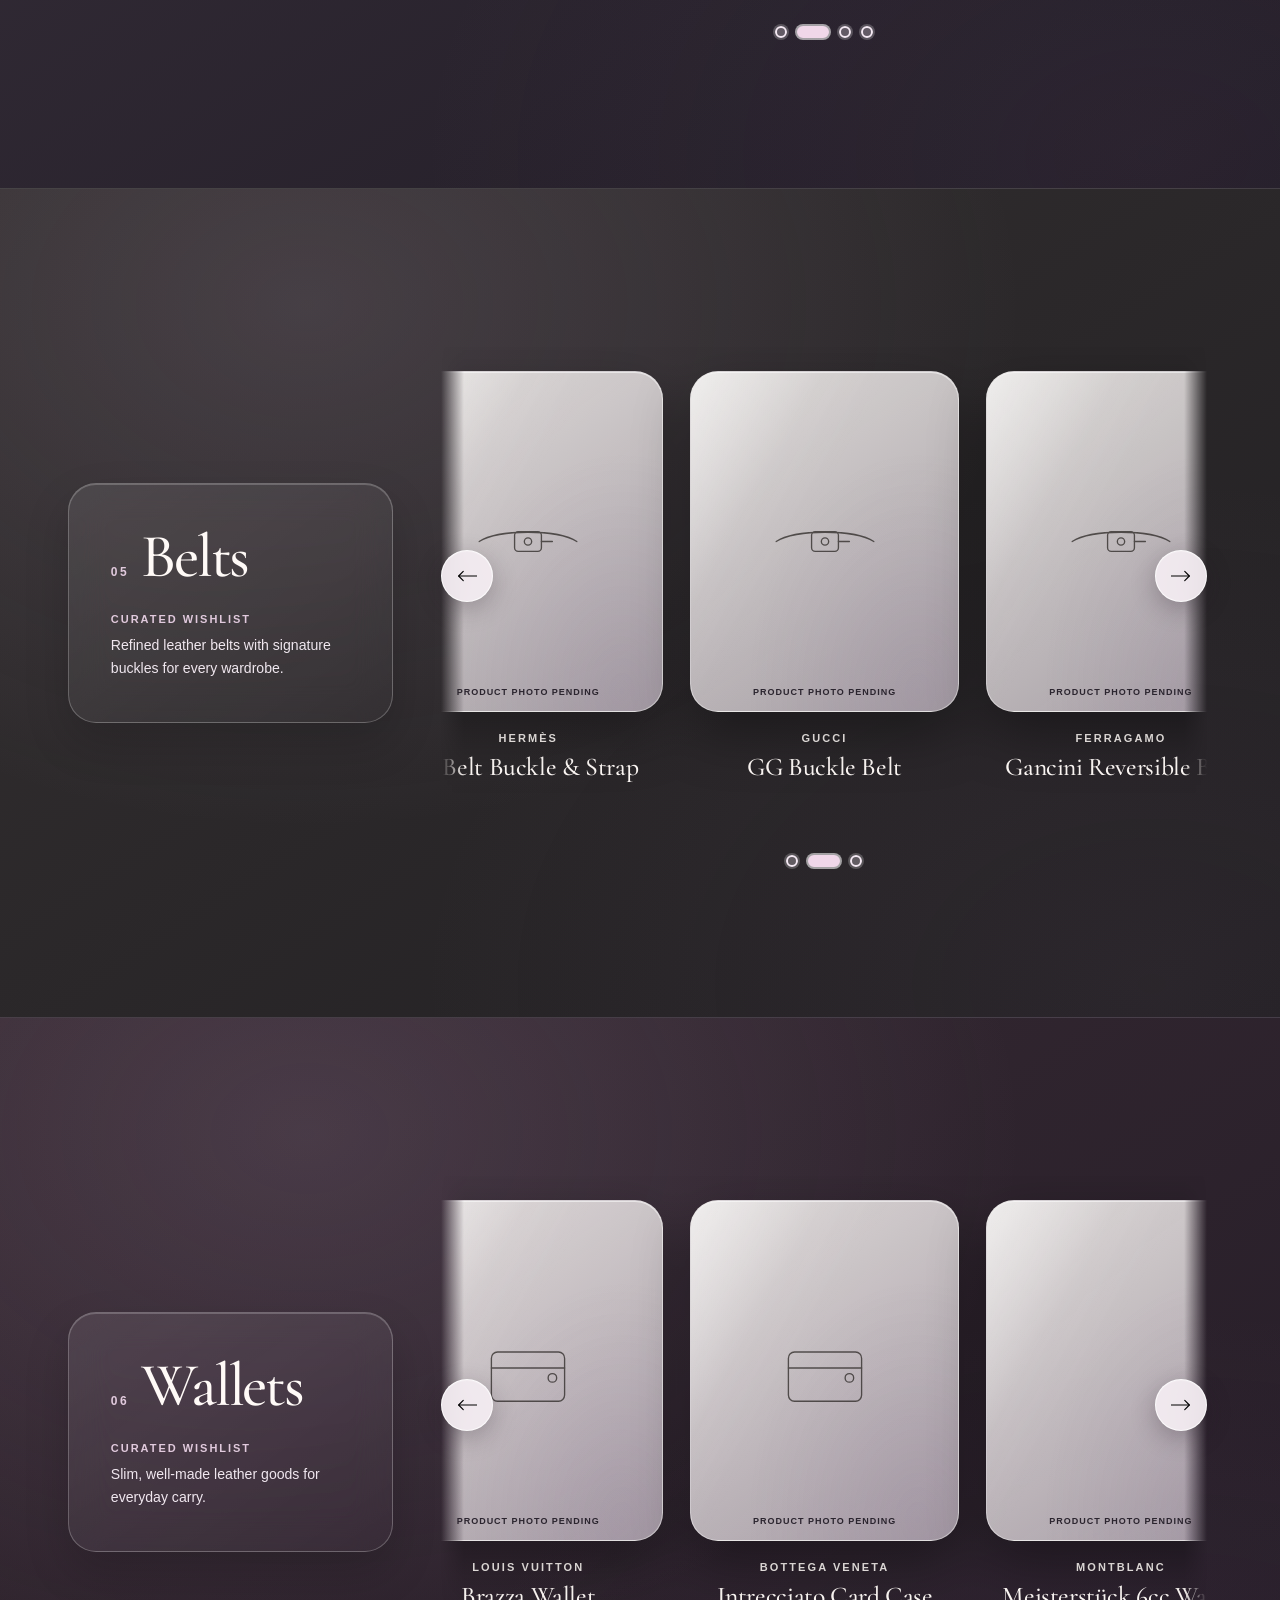
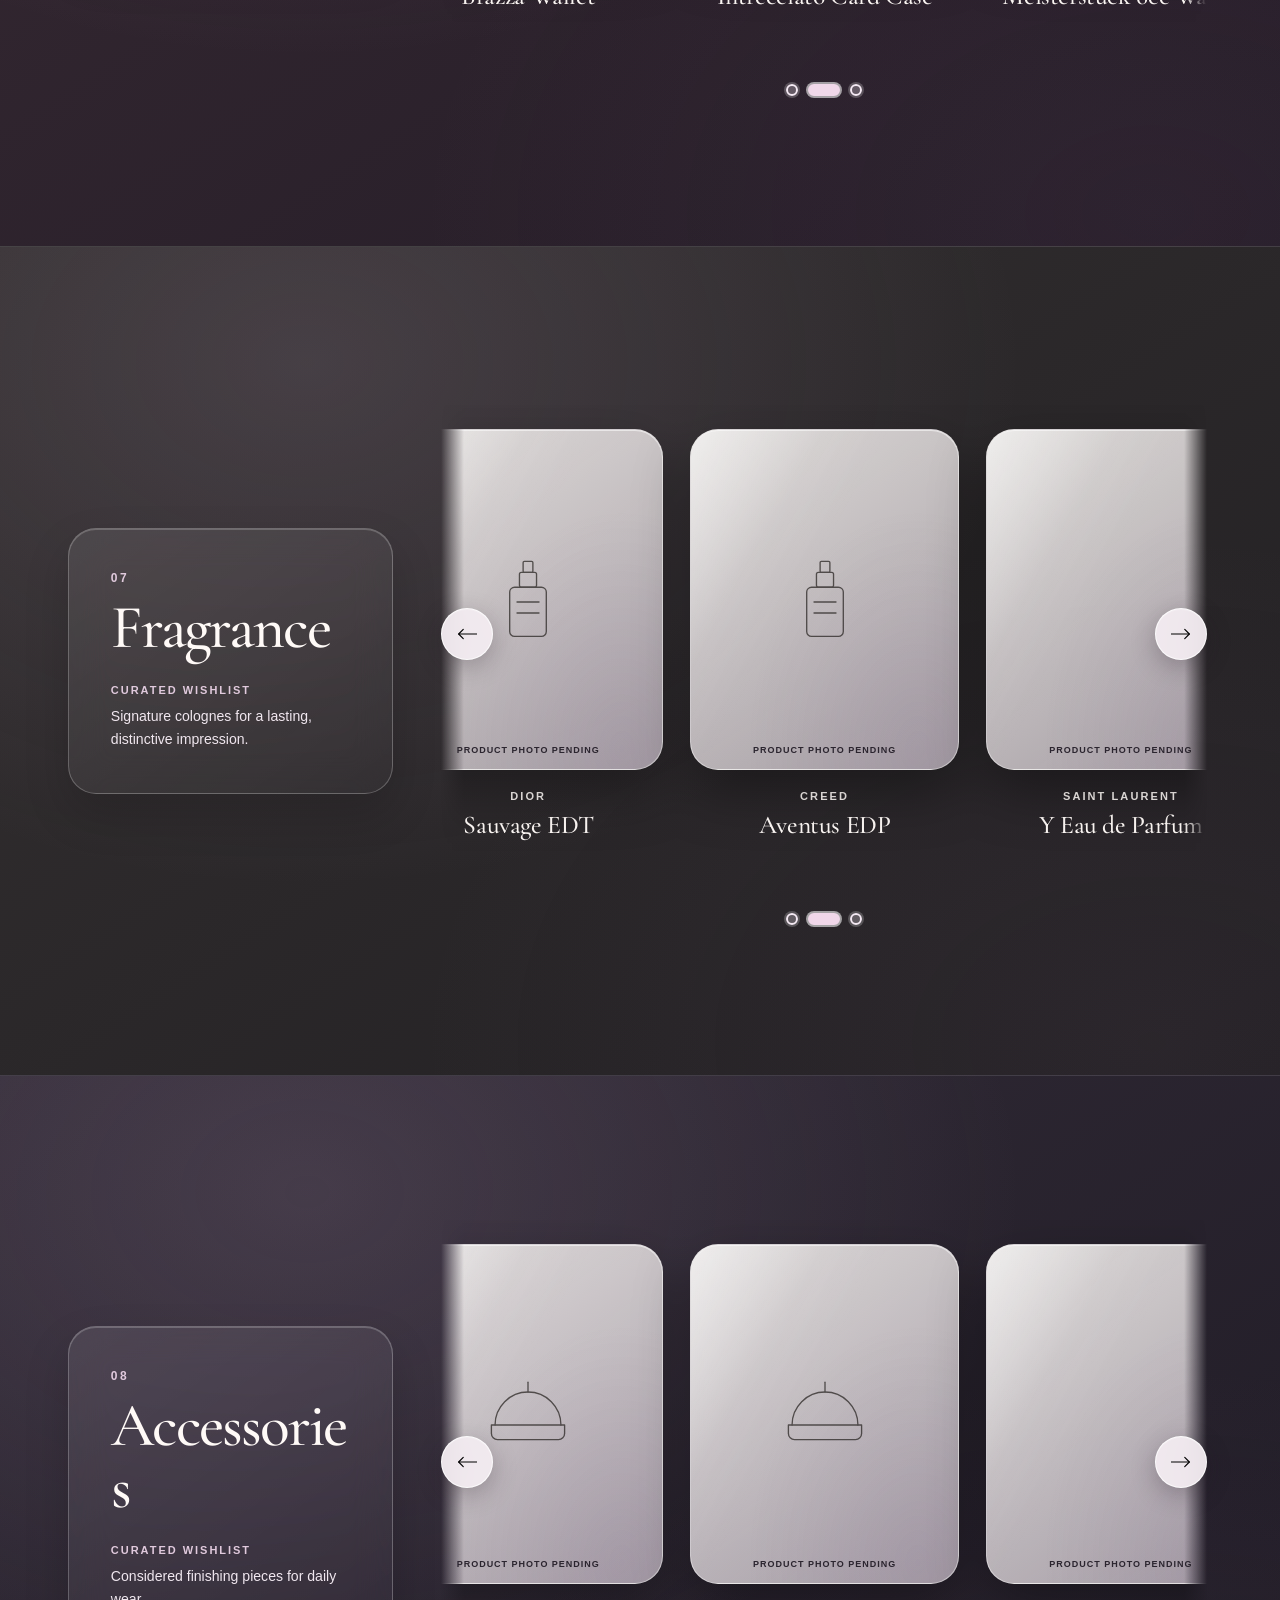
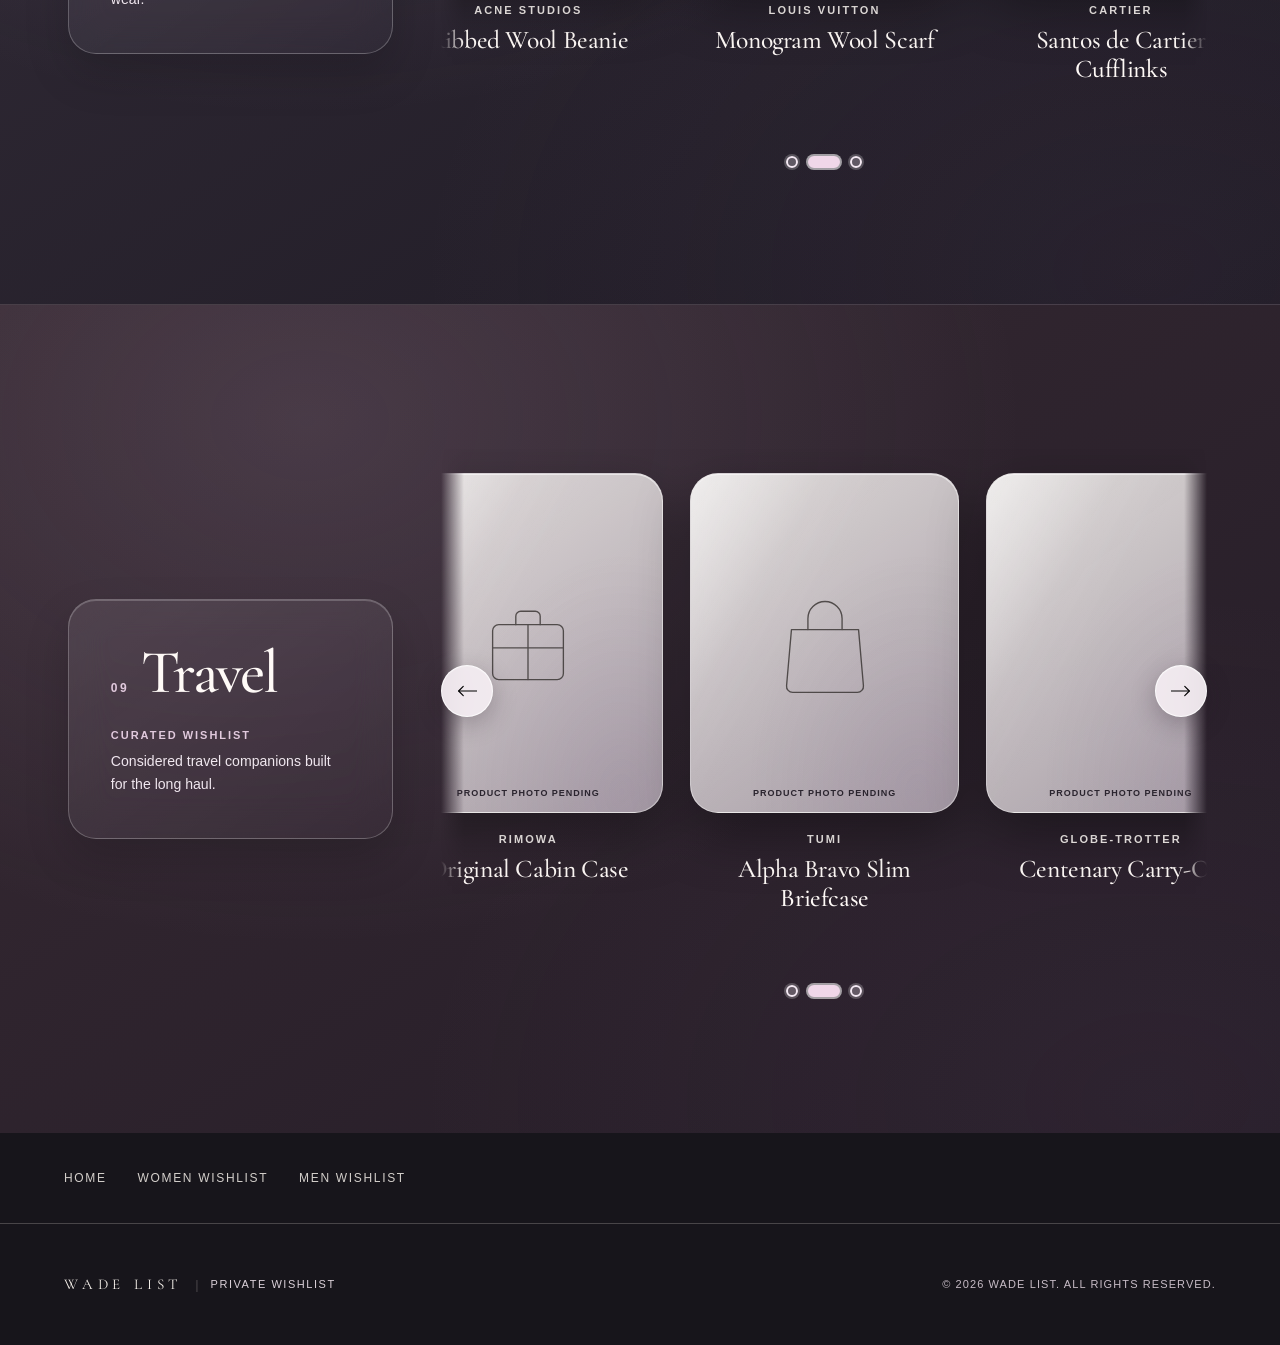
==== commit 65770167: "Refresh legible illuminated category navigator on light and dark collections" ====
--- a/men.html
+++ b/men.html
@@ -13,7 +13,7 @@
   <link rel="stylesheet" href="assets/css/footer.css" />
   <link rel="stylesheet" href="assets/css/wishlist-refinement.css" />
   <link rel="stylesheet" href="assets/css/liquid-luxe.css?v=20261110glass3" />
-  <link rel="stylesheet" href="assets/css/section-rail.css?v=20261110polish" />
+  <link rel="stylesheet" href="assets/css/section-rail.css?v=20261110polish2" />
 </head>
 <body data-page="men">
   <a class="wishlist-skip" href="#main-content">Skip to wishlist</a>
--- a/assets/css/section-rail.css
+++ b/assets/css/section-rail.css
@@ -562,3 +562,21 @@
 @media(prefers-reduced-motion:reduce) {
   .wl-section-rail[data-mode="collections"] * {animation:none !important}
 }
+
+/* Dark men's collections need a luminous glass plate beneath the
+   small dark progress numerals. Keep it translucent, never opaque. */
+body[data-page="men"] .wl-section-rail[data-mode="collections"] .wl-section-rail__compact {
+  background:
+    linear-gradient(95deg,rgba(247,225,253,.79),rgba(232,203,247,.57) 55%,rgba(236,207,252,.43)) !important;
+  border-left-color:rgba(255,243,255,.94) !important;
+  box-shadow:
+    inset 1px 0 0 rgba(255,255,255,.98),
+    0 0 19px rgba(207,138,229,.23),
+    -9px 0 28px rgba(199,125,229,.22) !important;
+}
+body[data-page="men"] .wl-section-rail[data-mode="collections"] .wl-section-rail__current {
+  color:#321a3d !important;
+}
+body[data-page="men"] .wl-section-rail[data-mode="collections"] .wl-section-rail__expand {
+  background:rgba(255,250,255,.7) !important;
+}
